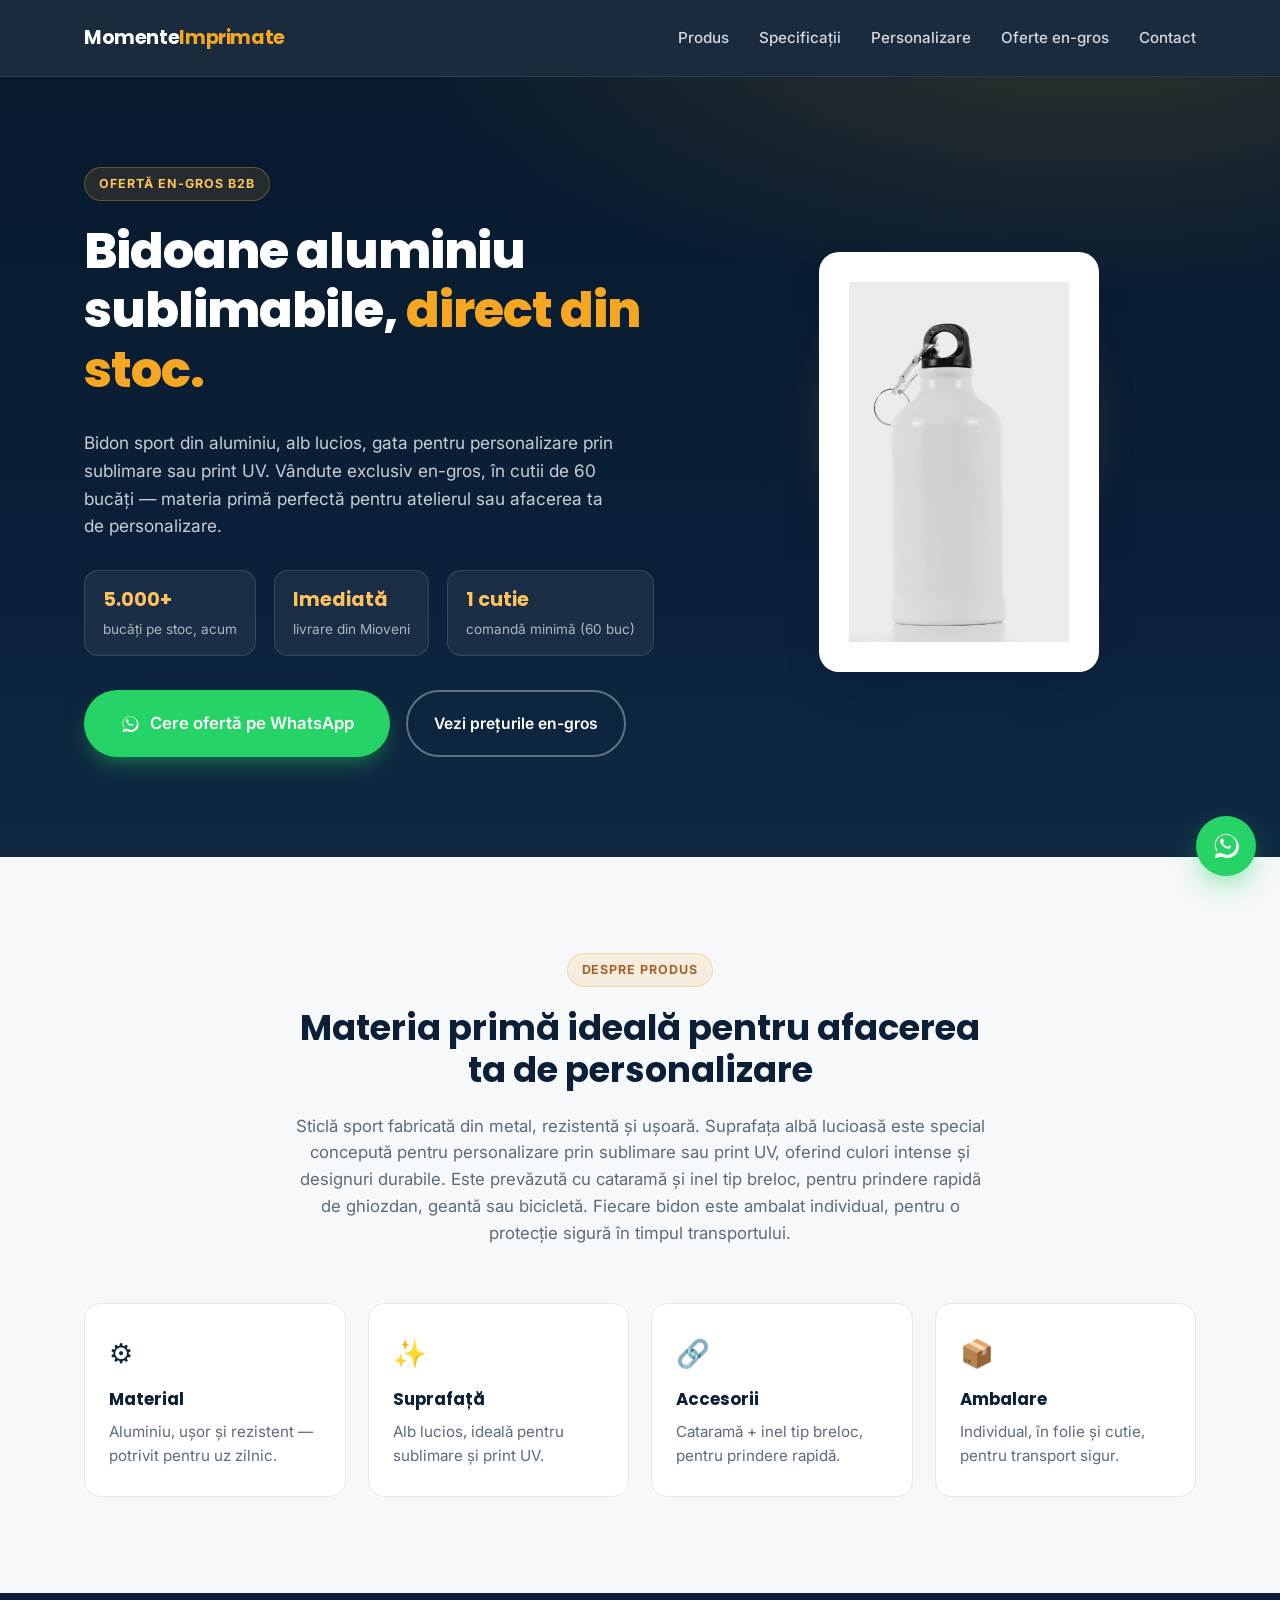
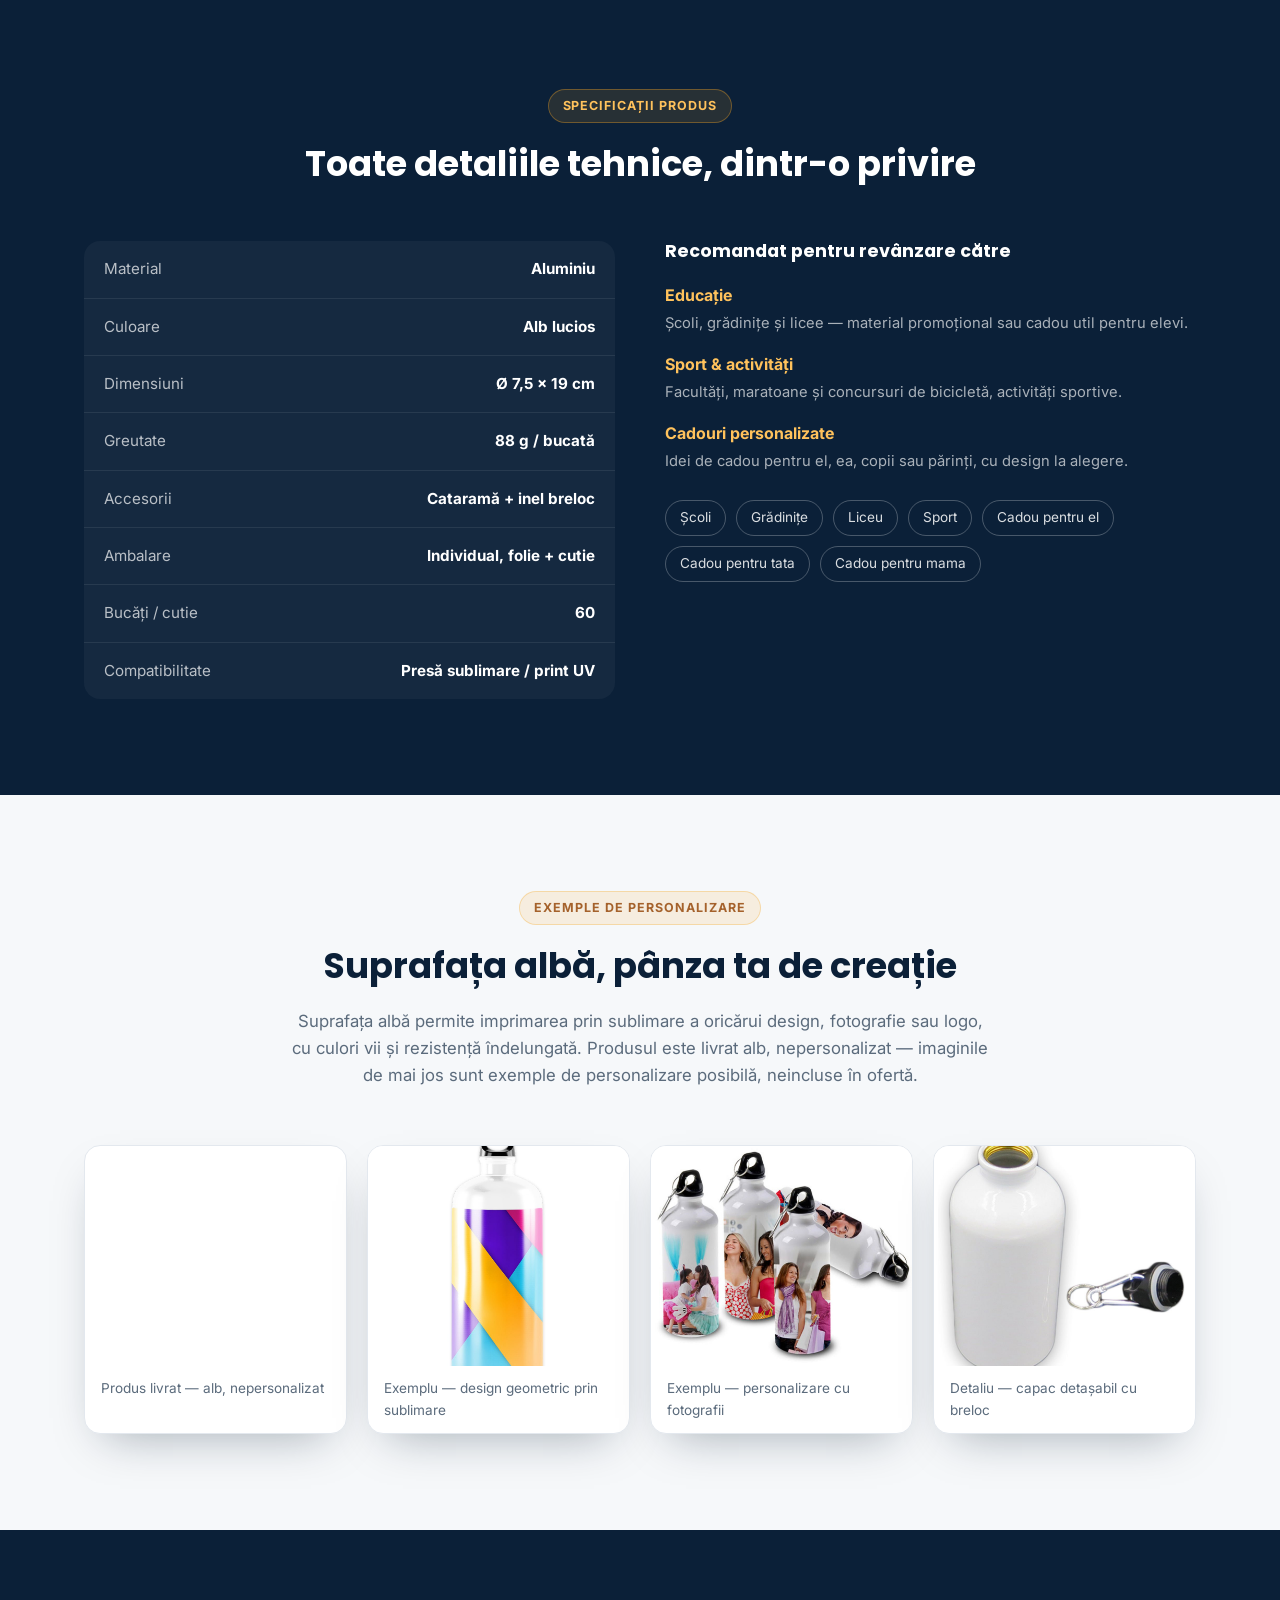
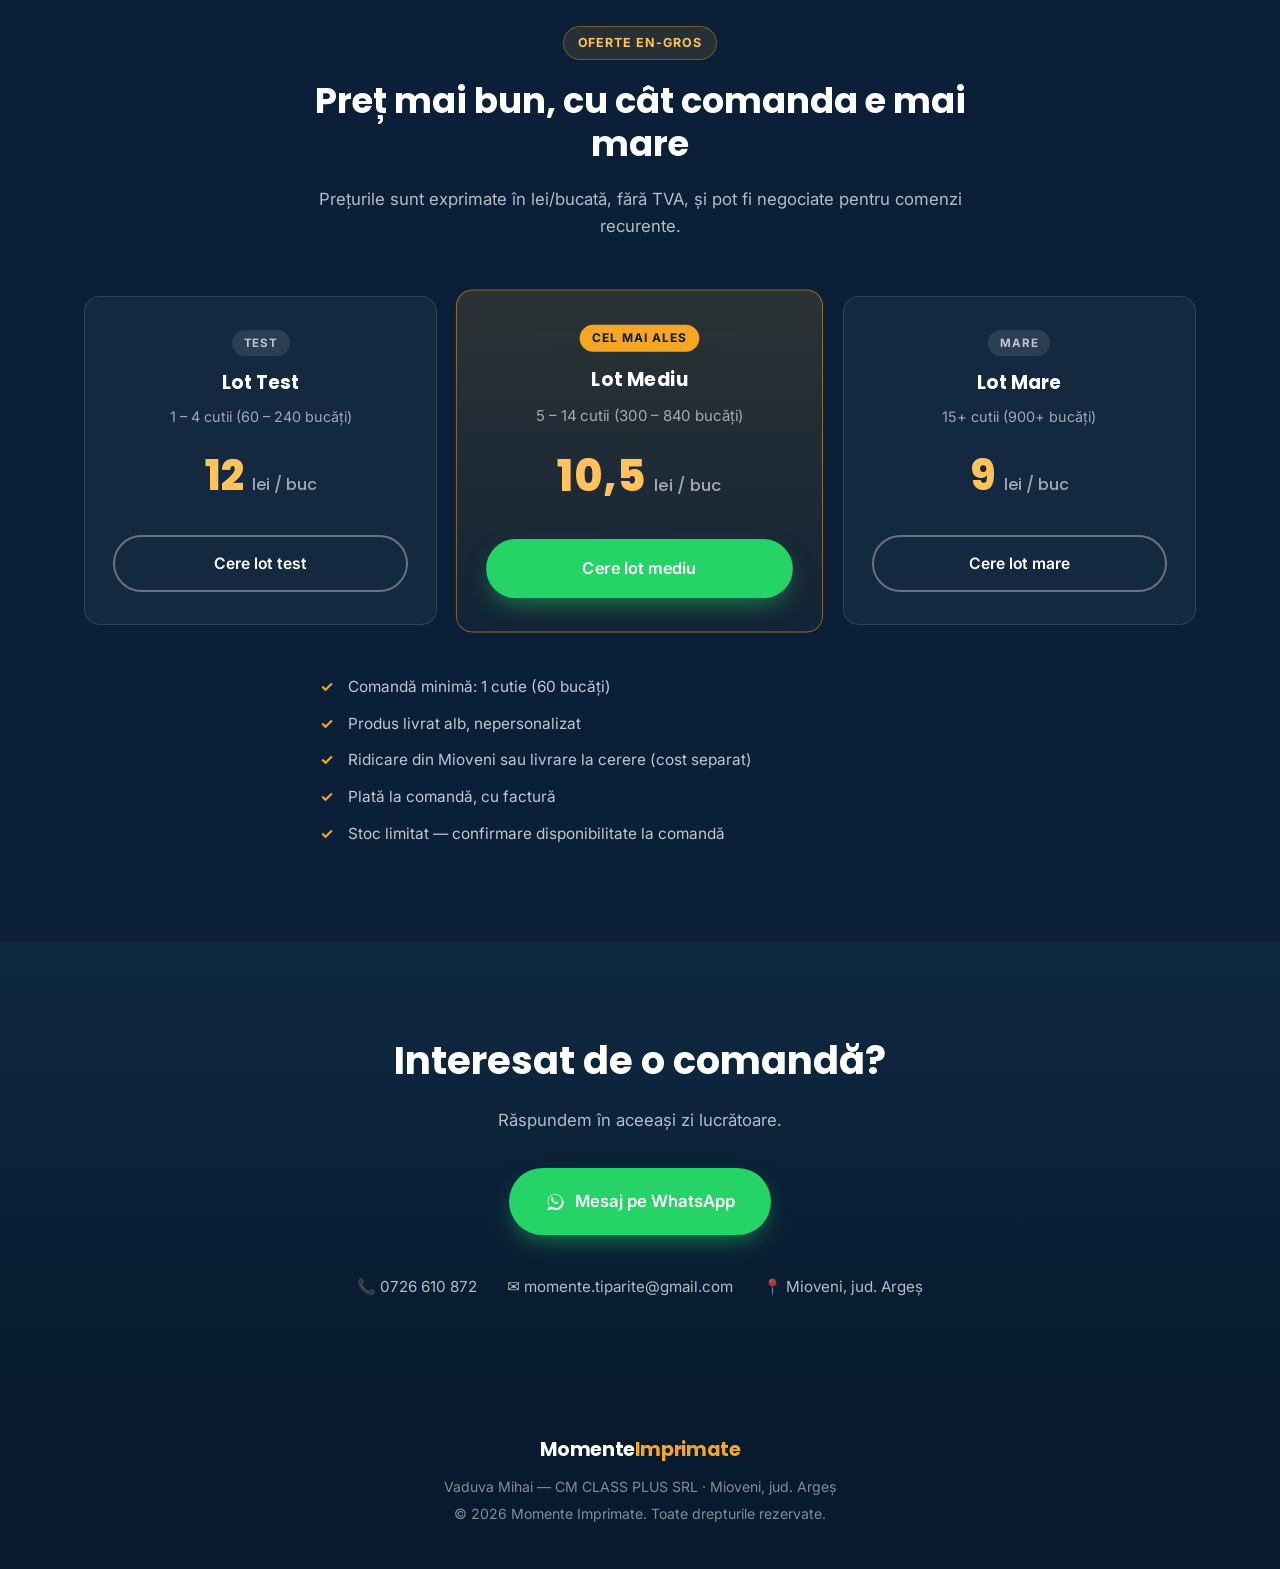
==== index.html @ e3f3522a "website" ====
<!DOCTYPE html>
<html lang="ro">
<head>
<meta charset="UTF-8">
<meta name="viewport" content="width=device-width, initial-scale=1.0">
<title>Momente Imprimate — Bidoane aluminiu sublimabile en-gros</title>
<meta name="description" content="Bidoane sport din aluminiu, albe, gata pentru sublimare sau print UV. Vânzare exclusiv en-gros, direct din stoc, livrare imediată din Mioveni.">
<link rel="preconnect" href="https://fonts.googleapis.com">
<link rel="preconnect" href="https://fonts.gstatic.com" crossorigin>
<link href="https://fonts.googleapis.com/css2?family=Poppins:wght@600;700;800&family=Inter:wght@400;500;600;700&display=swap" rel="stylesheet">
<link rel="stylesheet" href="css/style.css">
</head>
<body>

<header class="navbar" id="navbar">
  <div class="container navbar__inner">
    <a href="#top" class="logo">Momente<span>Imprimate</span></a>
    <nav class="nav-links" id="navLinks">
      <a href="#produs">Produs</a>
      <a href="#specificatii">Specificații</a>
      <a href="#personalizare">Personalizare</a>
      <a href="#oferte">Oferte en-gros</a>
      <a href="#contact">Contact</a>
    </nav>
    <a class="btn btn--whatsapp btn--nav" id="waNav" target="_blank" rel="noopener">
      <svg viewBox="0 0 32 32" class="ico-wa" aria-hidden="true"><path d="M16 3C9.4 3 4 8.4 4 15c0 2.4.7 4.6 1.9 6.5L4 29l7.7-1.9c1.8 1 3.9 1.6 6.1 1.6 6.6 0 12-5.4 12-12S22.6 3 16 3zm0 21.8c-2 0-3.9-.5-5.5-1.5l-.4-.2-4.6 1.1 1.2-4.4-.3-.5C5.4 17.7 5 16.4 5 15c0-6 4.9-11 11-11s11 5 11 11-4.9 10.8-11 10.8zm5.9-8.2c-.3-.2-1.9-1-2.2-1.1-.3-.1-.5-.2-.7.1-.2.3-.8 1-1 1.2-.2.2-.4.2-.7.1-.3-.2-1.4-.5-2.6-1.6-1-.9-1.6-2-1.8-2.3-.2-.3 0-.5.1-.6.1-.1.3-.4.5-.5.1-.2.2-.3.3-.5.1-.2 0-.4 0-.5-.1-.2-.7-1.7-1-2.3-.2-.6-.5-.5-.7-.5h-.6c-.2 0-.5.1-.8.4-.3.3-1 1-1 2.4s1 2.8 1.2 3c.1.2 2 3.1 4.9 4.3.7.3 1.2.5 1.6.6.7.2 1.3.2 1.8.1.5-.1 1.6-.7 1.9-1.3.2-.6.2-1.1.2-1.2-.1-.1-.3-.2-.6-.3z"/></svg>
      Mesaj pe WhatsApp
    </a>
    <button class="nav-toggle" id="navToggle" aria-label="Deschide meniul">
      <span></span><span></span><span></span>
    </button>
  </div>
</header>

<main id="top">

  <!-- HERO -->
  <section class="hero">
    <div class="container hero__inner">
      <div class="hero__text" data-reveal>
        <span class="eyebrow">Ofertă en-gros B2B</span>
        <h1>Bidoane aluminiu sublimabile, <span class="accent">direct din stoc.</span></h1>
        <p class="hero__lead">
          Bidon sport din aluminiu, alb lucios, gata pentru personalizare prin sublimare
          sau print UV. Vândute exclusiv en-gros, în cutii de 60 bucăți — materia primă
          perfectă pentru atelierul sau afacerea ta de personalizare.
        </p>
        <div class="hero__badges">
          <div class="badge">
            <strong>5.000+</strong>
            <span>bucăți pe stoc, acum</span>
          </div>
          <div class="badge">
            <strong>Imediată</strong>
            <span>livrare din Mioveni</span>
          </div>
          <div class="badge">
            <strong>1 cutie</strong>
            <span>comandă minimă (60 buc)</span>
          </div>
        </div>
        <div class="hero__actions">
          <a href="#" class="btn btn--whatsapp btn--lg wa-link" target="_blank" rel="noopener">
            <svg viewBox="0 0 32 32" class="ico-wa" aria-hidden="true"><path d="M16 3C9.4 3 4 8.4 4 15c0 2.4.7 4.6 1.9 6.5L4 29l7.7-1.9c1.8 1 3.9 1.6 6.1 1.6 6.6 0 12-5.4 12-12S22.6 3 16 3zm0 21.8c-2 0-3.9-.5-5.5-1.5l-.4-.2-4.6 1.1 1.2-4.4-.3-.5C5.4 17.7 5 16.4 5 15c0-6 4.9-11 11-11s11 5 11 11-4.9 10.8-11 10.8zm5.9-8.2c-.3-.2-1.9-1-2.2-1.1-.3-.1-.5-.2-.7.1-.2.3-.8 1-1 1.2-.2.2-.4.2-.7.1-.3-.2-1.4-.5-2.6-1.6-1-.9-1.6-2-1.8-2.3-.2-.3 0-.5.1-.6.1-.1.3-.4.5-.5.1-.2.2-.3.3-.5.1-.2 0-.4 0-.5-.1-.2-.7-1.7-1-2.3-.2-.6-.5-.5-.7-.5h-.6c-.2 0-.5.1-.8.4-.3.3-1 1-1 2.4s1 2.8 1.2 3c.1.2 2 3.1 4.9 4.3.7.3 1.2.5 1.6.6.7.2 1.3.2 1.8.1.5-.1 1.6-.7 1.9-1.3.2-.6.2-1.1.2-1.2-.1-.1-.3-.2-.6-.3z"/></svg>
            Cere ofertă pe WhatsApp
          </a>
          <a href="#oferte" class="btn btn--ghost">Vezi prețurile en-gros</a>
        </div>
      </div>
      <div class="hero__media" data-reveal>
        <div class="hero__glow"></div>
        <img src="assets/sticla-alba-simpla.jpeg" alt="Bidon aluminiu alb sublimabil" class="hero__img">
      </div>
    </div>
  </section>

  <!-- DESPRE PRODUS -->
  <section id="produs" class="section">
    <div class="container">
      <div class="section-head" data-reveal>
        <span class="eyebrow eyebrow--dark">Despre produs</span>
        <h2>Materia primă ideală pentru afacerea ta de personalizare</h2>
        <p class="section-lead">
          Sticlă sport fabricată din metal, rezistentă și ușoară. Suprafața albă lucioasă
          este special concepută pentru personalizare prin sublimare sau print UV, oferind
          culori intense și designuri durabile. Este prevăzută cu cataramă și inel tip
          breloc, pentru prindere rapidă de ghiozdan, geantă sau bicicletă. Fiecare bidon
          este ambalat individual, pentru o protecție sigură în timpul transportului.
        </p>
      </div>

      <div class="feature-grid">
        <div class="feature-card" data-reveal>
          <div class="feature-icon">⚙️</div>
          <h3>Material</h3>
          <p>Aluminiu, ușor și rezistent — potrivit pentru uz zilnic.</p>
        </div>
        <div class="feature-card" data-reveal>
          <div class="feature-icon">✨</div>
          <h3>Suprafață</h3>
          <p>Alb lucios, ideală pentru sublimare și print UV.</p>
        </div>
        <div class="feature-card" data-reveal>
          <div class="feature-icon">🔗</div>
          <h3>Accesorii</h3>
          <p>Cataramă + inel tip breloc, pentru prindere rapidă.</p>
        </div>
        <div class="feature-card" data-reveal>
          <div class="feature-icon">📦</div>
          <h3>Ambalare</h3>
          <p>Individual, în folie și cutie, pentru transport sigur.</p>
        </div>
      </div>
    </div>
  </section>

  <!-- SPECIFICATII -->
  <section id="specificatii" class="section section--dark">
    <div class="container">
      <div class="section-head" data-reveal>
        <span class="eyebrow">Specificații produs</span>
        <h2>Toate detaliile tehnice, dintr-o privire</h2>
      </div>

      <div class="spec-wrap" data-reveal>
        <table class="spec-table">
          <tbody>
            <tr><td>Material</td><td><strong>Aluminiu</strong></td></tr>
            <tr><td>Culoare</td><td><strong>Alb lucios</strong></td></tr>
            <tr><td>Dimensiuni</td><td><strong>Ø 7,5 × 19 cm</strong></td></tr>
            <tr><td>Greutate</td><td><strong>88 g / bucată</strong></td></tr>
            <tr><td>Accesorii</td><td><strong>Cataramă + inel breloc</strong></td></tr>
            <tr><td>Ambalare</td><td><strong>Individual, folie + cutie</strong></td></tr>
            <tr><td>Bucăți / cutie</td><td><strong>60</strong></td></tr>
            <tr><td>Compatibilitate</td><td><strong>Presă sublimare / print UV</strong></td></tr>
          </tbody>
        </table>

        <div class="usecases">
          <h3>Recomandat pentru revânzare către</h3>
          <div class="usecase-list">
            <div class="usecase">
              <strong>Educație</strong>
              <p>Școli, grădinițe și licee — material promoțional sau cadou util pentru elevi.</p>
            </div>
            <div class="usecase">
              <strong>Sport &amp; activități</strong>
              <p>Facultăți, maratoane și concursuri de bicicletă, activități sportive.</p>
            </div>
            <div class="usecase">
              <strong>Cadouri personalizate</strong>
              <p>Idei de cadou pentru el, ea, copii sau părinți, cu design la alegere.</p>
            </div>
          </div>
          <div class="tag-list">
            <span class="tag">Școli</span>
            <span class="tag">Grădinițe</span>
            <span class="tag">Liceu</span>
            <span class="tag">Sport</span>
            <span class="tag">Cadou pentru el</span>
            <span class="tag">Cadou pentru tata</span>
            <span class="tag">Cadou pentru mama</span>
          </div>
        </div>
      </div>
    </div>
  </section>

  <!-- PERSONALIZARE -->
  <section id="personalizare" class="section">
    <div class="container">
      <div class="section-head" data-reveal>
        <span class="eyebrow eyebrow--dark">Exemple de personalizare</span>
        <h2>Suprafața albă, pânza ta de creație</h2>
        <p class="section-lead">
          Suprafața albă permite imprimarea prin sublimare a oricărui design, fotografie
          sau logo, cu culori vii și rezistență îndelungată. Produsul este livrat alb,
          nepersonalizat — imaginile de mai jos sunt exemple de personalizare posibilă,
          neincluse în ofertă.
        </p>
      </div>

      <div class="gallery" data-reveal>
        <figure class="gallery__item gallery__item--video">
          <video src="assets/video-sticla-alba-simpla.mp4" autoplay muted loop playsinline></video>
          <figcaption>Produs livrat — alb, nepersonalizat</figcaption>
        </figure>
        <figure class="gallery__item">
          <img src="assets/sticla-model-geometric-colorat.jpeg" alt="Exemplu personalizare — model geometric colorat" loading="lazy">
          <figcaption>Exemplu — design geometric prin sublimare</figcaption>
        </figure>
        <figure class="gallery__item">
          <img src="assets/exemple-sticle-personalizate-foto.jpeg" alt="Exemple de bidoane personalizate cu fotografii" loading="lazy">
          <figcaption>Exemplu — personalizare cu fotografii</figcaption>
        </figure>
        <figure class="gallery__item">
          <img src="assets/sticla-alba-capac-detasabil.jpeg" alt="Bidon aluminiu, detaliu capac detașabil" loading="lazy">
          <figcaption>Detaliu — capac detașabil cu breloc</figcaption>
        </figure>
      </div>
    </div>
  </section>

  <!-- OFERTE EN-GROS -->
  <section id="oferte" class="section section--dark">
    <div class="container">
      <div class="section-head" data-reveal>
        <span class="eyebrow">Oferte en-gros</span>
        <h2>Preț mai bun, cu cât comanda e mai mare</h2>
        <p class="section-lead section-lead--light">
          Prețurile sunt exprimate în lei/bucată, fără TVA, și pot fi negociate pentru
          comenzi recurente.
        </p>
      </div>

      <div class="pricing-grid" data-reveal>
        <div class="price-card">
          <span class="price-card__tag">TEST</span>
          <h3>Lot Test</h3>
          <p class="price-card__range">1 – 4 cutii (60 – 240 bucăți)</p>
          <p class="price-card__value">12 <span>lei / buc</span></p>
          <a href="#" class="btn btn--ghost btn--full wa-link" target="_blank" rel="noopener">Cere lot test</a>
        </div>
        <div class="price-card price-card--highlight">
          <span class="price-card__tag price-card__tag--accent">CEL MAI ALES</span>
          <h3>Lot Mediu</h3>
          <p class="price-card__range">5 – 14 cutii (300 – 840 bucăți)</p>
          <p class="price-card__value">10,5 <span>lei / buc</span></p>
          <a href="#" class="btn btn--whatsapp btn--full wa-link" target="_blank" rel="noopener">Cere lot mediu</a>
        </div>
        <div class="price-card">
          <span class="price-card__tag">MARE</span>
          <h3>Lot Mare</h3>
          <p class="price-card__range">15+ cutii (900+ bucăți)</p>
          <p class="price-card__value">9 <span>lei / buc</span></p>
          <a href="#" class="btn btn--ghost btn--full wa-link" target="_blank" rel="noopener">Cere lot mare</a>
        </div>
      </div>

      <ul class="conditions" data-reveal>
        <li>Comandă minimă: 1 cutie (60 bucăți)</li>
        <li>Produs livrat alb, nepersonalizat</li>
        <li>Ridicare din Mioveni sau livrare la cerere (cost separat)</li>
        <li>Plată la comandă, cu factură</li>
        <li>Stoc limitat — confirmare disponibilitate la comandă</li>
      </ul>
    </div>
  </section>

  <!-- CONTACT / CTA FINAL -->
  <section id="contact" class="section cta-final">
    <div class="container cta-final__inner" data-reveal>
      <h2>Interesat de o comandă?</h2>
      <p>Răspundem în aceeași zi lucrătoare.</p>
      <a href="#" class="btn btn--whatsapp btn--lg wa-link" target="_blank" rel="noopener">
        <svg viewBox="0 0 32 32" class="ico-wa" aria-hidden="true"><path d="M16 3C9.4 3 4 8.4 4 15c0 2.4.7 4.6 1.9 6.5L4 29l7.7-1.9c1.8 1 3.9 1.6 6.1 1.6 6.6 0 12-5.4 12-12S22.6 3 16 3zm0 21.8c-2 0-3.9-.5-5.5-1.5l-.4-.2-4.6 1.1 1.2-4.4-.3-.5C5.4 17.7 5 16.4 5 15c0-6 4.9-11 11-11s11 5 11 11-4.9 10.8-11 10.8zm5.9-8.2c-.3-.2-1.9-1-2.2-1.1-.3-.1-.5-.2-.7.1-.2.3-.8 1-1 1.2-.2.2-.4.2-.7.1-.3-.2-1.4-.5-2.6-1.6-1-.9-1.6-2-1.8-2.3-.2-.3 0-.5.1-.6.1-.1.3-.4.5-.5.1-.2.2-.3.3-.5.1-.2 0-.4 0-.5-.1-.2-.7-1.7-1-2.3-.2-.6-.5-.5-.7-.5h-.6c-.2 0-.5.1-.8.4-.3.3-1 1-1 2.4s1 2.8 1.2 3c.1.2 2 3.1 4.9 4.3.7.3 1.2.5 1.6.6.7.2 1.3.2 1.8.1.5-.1 1.6-.7 1.9-1.3.2-.6.2-1.1.2-1.2-.1-.1-.3-.2-.6-.3z"/></svg>
        Mesaj pe WhatsApp
      </a>
      <div class="contact-alt">
        <a href="tel:+40726610872">📞 0726 610 872</a>
        <a href="mailto:momente.tiparite@gmail.com">✉️ momente.tiparite@gmail.com</a>
        <span>📍 Mioveni, jud. Argeș</span>
      </div>
    </div>
  </section>

</main>

<footer class="footer">
  <div class="container footer__inner">
    <div class="logo logo--footer">Momente<span>Imprimate</span></div>
    <p>Vaduva Mihai — CM CLASS PLUS SRL · Mioveni, jud. Argeș</p>
    <p class="footer__year"></p>
  </div>
</footer>

<a href="#" class="fab-whatsapp wa-link" target="_blank" rel="noopener" aria-label="Mesaj pe WhatsApp">
  <svg viewBox="0 0 32 32" class="ico-wa" aria-hidden="true"><path d="M16 3C9.4 3 4 8.4 4 15c0 2.4.7 4.6 1.9 6.5L4 29l7.7-1.9c1.8 1 3.9 1.6 6.1 1.6 6.6 0 12-5.4 12-12S22.6 3 16 3zm0 21.8c-2 0-3.9-.5-5.5-1.5l-.4-.2-4.6 1.1 1.2-4.4-.3-.5C5.4 17.7 5 16.4 5 15c0-6 4.9-11 11-11s11 5 11 11-4.9 10.8-11 10.8zm5.9-8.2c-.3-.2-1.9-1-2.2-1.1-.3-.1-.5-.2-.7.1-.2.3-.8 1-1 1.2-.2.2-.4.2-.7.1-.3-.2-1.4-.5-2.6-1.6-1-.9-1.6-2-1.8-2.3-.2-.3 0-.5.1-.6.1-.1.3-.4.5-.5.1-.2.2-.3.3-.5.1-.2 0-.4 0-.5-.1-.2-.7-1.7-1-2.3-.2-.6-.5-.5-.7-.5h-.6c-.2 0-.5.1-.8.4-.3.3-1 1-1 2.4s1 2.8 1.2 3c.1.2 2 3.1 4.9 4.3.7.3 1.2.5 1.6.6.7.2 1.3.2 1.8.1.5-.1 1.6-.7 1.9-1.3.2-.6.2-1.1.2-1.2-.1-.1-.3-.2-.6-.3z"/></svg>
</a>

<script src="js/script.js"></script>
</body>
</html>
---- css/style.css ----
:root {
  --navy-950: #071a2e;
  --navy-900: #0b2038;
  --navy-800: #0f2942;
  --navy-700: #16324f;
  --orange: #f5a623;
  --orange-light: #ffc25c;
  --wa-green: #25d366;
  --wa-green-dark: #1ebe5b;
  --ink: #10233a;
  --muted: #5b6b7c;
  --paper: #f6f8fa;
  --white: #ffffff;
  --border: #e3e8ee;
  --radius: 16px;
  --shadow: 0 20px 45px -20px rgba(7, 26, 46, 0.35);
  --font-heading: 'Poppins', 'Inter', system-ui, sans-serif;
  --font-body: 'Inter', system-ui, -apple-system, sans-serif;
}

* { box-sizing: border-box; }

html { scroll-behavior: smooth; }

body {
  margin: 0;
  font-family: var(--font-body);
  color: var(--ink);
  background: var(--paper);
  line-height: 1.6;
  -webkit-font-smoothing: antialiased;
}

img, video { max-width: 100%; display: block; }

h1, h2, h3 {
  font-family: var(--font-heading);
  line-height: 1.2;
  margin: 0 0 0.6em;
}

p { margin: 0 0 1em; }

a { color: inherit; text-decoration: none; }

.container {
  max-width: 1160px;
  margin: 0 auto;
  padding: 0 24px;
}

.accent { color: var(--orange); }

/* ---------- Buttons ---------- */
.btn {
  display: inline-flex;
  align-items: center;
  justify-content: center;
  gap: 10px;
  padding: 14px 26px;
  border-radius: 999px;
  font-weight: 600;
  font-size: 0.98rem;
  border: 2px solid transparent;
  cursor: pointer;
  transition: transform 0.2s ease, box-shadow 0.2s ease, background 0.2s ease;
  white-space: nowrap;
}
.btn--whatsapp {
  background: var(--wa-green);
  color: #fff;
  box-shadow: 0 10px 25px -8px rgba(37, 211, 102, 0.6);
}
.btn--whatsapp:hover { background: var(--wa-green-dark); transform: translateY(-2px); }
.btn--ghost {
  background: transparent;
  border-color: rgba(255,255,255,0.35);
  color: inherit;
}
.section:not(.section--dark):not(.cta-final) .btn--ghost {
  border-color: var(--navy-800);
  color: var(--navy-800);
}
.btn--ghost:hover { background: rgba(255,255,255,0.08); transform: translateY(-2px); }
.section:not(.section--dark):not(.cta-final) .btn--ghost:hover { background: rgba(15,41,66,0.06); }
.btn--lg { padding: 18px 34px; font-size: 1.05rem; }
.btn--full { width: 100%; }
.btn--nav { display: none; }
.ico-wa { width: 20px; height: 20px; fill: currentColor; flex-shrink: 0; }

/* ---------- Navbar ---------- */
.navbar {
  position: sticky;
  top: 0;
  z-index: 100;
  background: rgba(7, 26, 46, 0.92);
  backdrop-filter: blur(10px);
  border-bottom: 1px solid rgba(255,255,255,0.08);
}
.navbar__inner {
  display: flex;
  align-items: center;
  justify-content: space-between;
  height: 76px;
}
.logo {
  font-family: var(--font-heading);
  font-weight: 700;
  font-size: 1.2rem;
  color: #fff;
  letter-spacing: -0.02em;
}
.logo span { color: var(--orange); }
.nav-links {
  display: flex;
  gap: 30px;
}
.nav-links a {
  color: rgba(255,255,255,0.82);
  font-weight: 500;
  font-size: 0.95rem;
  transition: color 0.2s ease;
}
.nav-links a:hover { color: #fff; }

.nav-toggle {
  display: none;
  flex-direction: column;
  gap: 5px;
  background: none;
  border: none;
  cursor: pointer;
  padding: 8px;
}
.nav-toggle span {
  width: 24px;
  height: 2px;
  background: #fff;
  border-radius: 2px;
}

/* ---------- Hero ---------- */
.hero {
  background:
    radial-gradient(1200px 500px at 85% -10%, rgba(245,166,35,0.18), transparent 60%),
    linear-gradient(180deg, var(--navy-950), var(--navy-900) 60%, var(--navy-800));
  color: #fff;
  padding: 90px 0 100px;
}
.hero__inner {
  display: grid;
  grid-template-columns: 1.1fr 0.9fr;
  gap: 60px;
  align-items: center;
}
.eyebrow {
  display: inline-block;
  font-size: 0.78rem;
  font-weight: 700;
  letter-spacing: 0.08em;
  text-transform: uppercase;
  color: var(--orange-light);
  background: rgba(245, 166, 35, 0.12);
  border: 1px solid rgba(245, 166, 35, 0.35);
  padding: 6px 14px;
  border-radius: 999px;
  margin-bottom: 20px;
}
.eyebrow--dark {
  color: #a5622c;
  background: rgba(245, 166, 35, 0.12);
  border-color: rgba(245, 166, 35, 0.3);
}
.hero__text h1 {
  font-size: clamp(2.1rem, 4vw, 3.1rem);
  font-weight: 800;
  color: #fff;
  letter-spacing: -0.02em;
}
.hero__lead {
  font-size: 1.08rem;
  color: rgba(255,255,255,0.78);
  max-width: 540px;
}
.hero__badges {
  display: flex;
  gap: 18px;
  flex-wrap: wrap;
  margin: 30px 0 34px;
}
.badge {
  background: rgba(255,255,255,0.06);
  border: 1px solid rgba(255,255,255,0.12);
  border-radius: 14px;
  padding: 14px 18px;
  min-width: 140px;
}
.badge strong {
  display: block;
  font-family: var(--font-heading);
  font-size: 1.2rem;
  color: var(--orange-light);
}
.badge span { font-size: 0.85rem; color: rgba(255,255,255,0.65); }
.hero__actions {
  display: flex;
  gap: 16px;
  flex-wrap: wrap;
}
.hero__media {
  position: relative;
  display: flex;
  justify-content: center;
}
.hero__glow {
  position: absolute;
  width: 340px;
  height: 340px;
  background: radial-gradient(circle, rgba(245,166,35,0.35), transparent 70%);
  filter: blur(10px);
  z-index: 0;
}
.hero__img {
  position: relative;
  z-index: 1;
  width: 280px;
  border-radius: 20px;
  background: #fff;
  padding: 30px;
  box-shadow: var(--shadow);
}

/* ---------- Sections ---------- */
.section { padding: 96px 0; }
.section--dark {
  background: var(--navy-900);
  color: #fff;
}
.section-head {
  max-width: 700px;
  margin: 0 auto 56px;
  text-align: center;
}
.section-head h2 {
  font-size: clamp(1.6rem, 3vw, 2.2rem);
  color: var(--navy-900);
}
.section--dark .section-head h2 { color: #fff; }
.section-lead { color: var(--muted); font-size: 1.05rem; }
.section-lead--light { color: rgba(255,255,255,0.7); }

/* feature grid */
.feature-grid {
  display: grid;
  grid-template-columns: repeat(4, 1fr);
  gap: 22px;
}
.feature-card {
  background: #fff;
  border: 1px solid var(--border);
  border-radius: var(--radius);
  padding: 28px 24px;
  text-align: left;
  transition: transform 0.25s ease, box-shadow 0.25s ease;
}
.feature-card:hover { transform: translateY(-6px); box-shadow: var(--shadow); }
.feature-icon { font-size: 1.7rem; margin-bottom: 14px; }
.feature-card h3 { font-size: 1.05rem; color: var(--navy-900); }
.feature-card p { color: var(--muted); font-size: 0.95rem; margin: 0; }

/* specs */
.spec-wrap {
  display: grid;
  grid-template-columns: 1fr 1fr;
  gap: 50px;
  align-items: start;
}
.spec-table {
  width: 100%;
  border-collapse: collapse;
  background: rgba(255,255,255,0.04);
  border-radius: var(--radius);
  overflow: hidden;
}
.spec-table td {
  padding: 16px 20px;
  border-bottom: 1px solid rgba(255,255,255,0.08);
  font-size: 0.95rem;
  color: rgba(255,255,255,0.7);
}
.spec-table tr:last-child td { border-bottom: none; }
.spec-table td strong { color: #fff; float: right; }
.usecases h3 { color: #fff; font-size: 1.1rem; margin-bottom: 20px; }
.usecase-list { display: flex; flex-direction: column; gap: 16px; margin-bottom: 26px; }
.usecase strong { color: var(--orange-light); display: block; margin-bottom: 4px; }
.usecase p { color: rgba(255,255,255,0.65); margin: 0; font-size: 0.92rem; }
.tag-list { display: flex; flex-wrap: wrap; gap: 10px; }
.tag {
  border: 1px solid rgba(255,255,255,0.25);
  color: rgba(255,255,255,0.85);
  padding: 6px 14px;
  border-radius: 999px;
  font-size: 0.85rem;
}

/* gallery */
.gallery {
  display: grid;
  grid-template-columns: repeat(4, 1fr);
  gap: 20px;
}
.gallery__item {
  margin: 0;
  border-radius: var(--radius);
  overflow: hidden;
  background: #fff;
  border: 1px solid var(--border);
  box-shadow: var(--shadow);
  transition: transform 0.25s ease;
}
.gallery__item:hover { transform: translateY(-6px); }
.gallery__item img, .gallery__item video {
  width: 100%;
  height: 220px;
  object-fit: cover;
}
.gallery__item figcaption {
  padding: 12px 16px;
  font-size: 0.85rem;
  color: var(--muted);
}

/* pricing */
.pricing-grid {
  display: grid;
  grid-template-columns: repeat(3, 1fr);
  gap: 26px;
  margin-bottom: 50px;
}
.price-card {
  background: rgba(255,255,255,0.04);
  border: 1px solid rgba(255,255,255,0.12);
  border-radius: var(--radius);
  padding: 32px 28px;
  text-align: center;
  transition: transform 0.25s ease;
}
.price-card:hover { transform: translateY(-6px); }
.price-card--highlight {
  background: linear-gradient(180deg, rgba(245,166,35,0.14), rgba(245,166,35,0.03));
  border-color: rgba(245,166,35,0.5);
  transform: scale(1.04);
}
.price-card--highlight:hover { transform: scale(1.04) translateY(-6px); }
.price-card__tag {
  display: inline-block;
  font-size: 0.72rem;
  font-weight: 700;
  letter-spacing: 0.06em;
  padding: 4px 12px;
  border-radius: 999px;
  background: rgba(255,255,255,0.1);
  color: rgba(255,255,255,0.7);
  margin-bottom: 16px;
}
.price-card__tag--accent { background: var(--orange); color: var(--navy-950); }
.price-card h3 { color: #fff; font-size: 1.15rem; }
.price-card__range { color: rgba(255,255,255,0.6); font-size: 0.9rem; }
.price-card__value {
  font-family: var(--font-heading);
  font-size: 2.6rem;
  font-weight: 800;
  color: var(--orange-light);
  margin: 12px 0 26px;
}
.price-card__value span { font-size: 1rem; font-weight: 500; color: rgba(255,255,255,0.6); }

.conditions {
  max-width: 640px;
  margin: 0 auto;
  padding: 0;
  list-style: none;
  display: grid;
  gap: 12px;
}
.conditions li {
  color: rgba(255,255,255,0.75);
  padding-left: 28px;
  position: relative;
  font-size: 0.96rem;
}
.conditions li::before {
  content: "✓";
  position: absolute;
  left: 0;
  color: var(--orange);
  font-weight: 700;
}

/* CTA final */
.cta-final {
  background: linear-gradient(180deg, var(--navy-800), var(--navy-950));
  color: #fff;
  text-align: center;
}
.cta-final__inner h2 { font-size: clamp(1.8rem, 3.5vw, 2.4rem); color: #fff; }
.cta-final__inner > p { color: rgba(255,255,255,0.7); font-size: 1.05rem; margin-bottom: 34px; }
.contact-alt {
  margin-top: 40px;
  display: flex;
  gap: 30px;
  justify-content: center;
  flex-wrap: wrap;
  color: rgba(255,255,255,0.7);
  font-size: 0.95rem;
}
.contact-alt a:hover { color: var(--orange-light); }

/* footer */
.footer {
  background: var(--navy-950);
  color: rgba(255,255,255,0.5);
  padding: 40px 0;
  text-align: center;
  font-size: 0.88rem;
}
.logo--footer { justify-content: center; margin-bottom: 10px; }
.footer p { margin: 4px 0; }

/* floating WhatsApp button */
.fab-whatsapp {
  position: fixed;
  right: 24px;
  bottom: 24px;
  width: 60px;
  height: 60px;
  border-radius: 50%;
  background: var(--wa-green);
  display: flex;
  align-items: center;
  justify-content: center;
  box-shadow: 0 12px 30px -8px rgba(37, 211, 102, 0.7);
  z-index: 200;
  transition: transform 0.25s ease;
  animation: pulse 2.4s infinite;
}
.fab-whatsapp .ico-wa { width: 30px; height: 30px; fill: #fff; }
.fab-whatsapp:hover { transform: scale(1.08); }
@keyframes pulse {
  0% { box-shadow: 0 0 0 0 rgba(37,211,102,0.55); }
  70% { box-shadow: 0 0 0 16px rgba(37,211,102,0); }
  100% { box-shadow: 0 0 0 0 rgba(37,211,102,0); }
}

/* reveal animation */
[data-reveal] {
  opacity: 0;
  transform: translateY(24px);
  transition: opacity 0.7s ease, transform 0.7s ease;
}
[data-reveal].is-visible {
  opacity: 1;
  transform: translateY(0);
}

/* ---------- Responsive ---------- */
@media (max-width: 960px) {
  .hero__inner { grid-template-columns: 1fr; text-align: center; }
  .hero__lead { margin: 0 auto; }
  .hero__badges, .hero__actions { justify-content: center; }
  .hero__media { order: -1; }
  .feature-grid { grid-template-columns: repeat(2, 1fr); }
  .spec-wrap { grid-template-columns: 1fr; }
  .gallery { grid-template-columns: repeat(2, 1fr); }
  .pricing-grid { grid-template-columns: 1fr; }
  .price-card--highlight { transform: none; }
  .price-card--highlight:hover { transform: translateY(-6px); }
}

@media (max-width: 720px) {
  .nav-links {
    position: absolute;
    top: 76px;
    left: 0;
    right: 0;
    background: var(--navy-950);
    flex-direction: column;
    padding: 20px 24px;
    gap: 18px;
    display: none;
    border-bottom: 1px solid rgba(255,255,255,0.08);
  }
  .nav-links.is-open { display: flex; }
  .nav-toggle { display: flex; }
  .btn--nav { display: none !important; }
  .feature-grid { grid-template-columns: 1fr; }
  .gallery { grid-template-columns: 1fr; }
  .fab-whatsapp { right: 16px; bottom: 16px; width: 54px; height: 54px; }
}
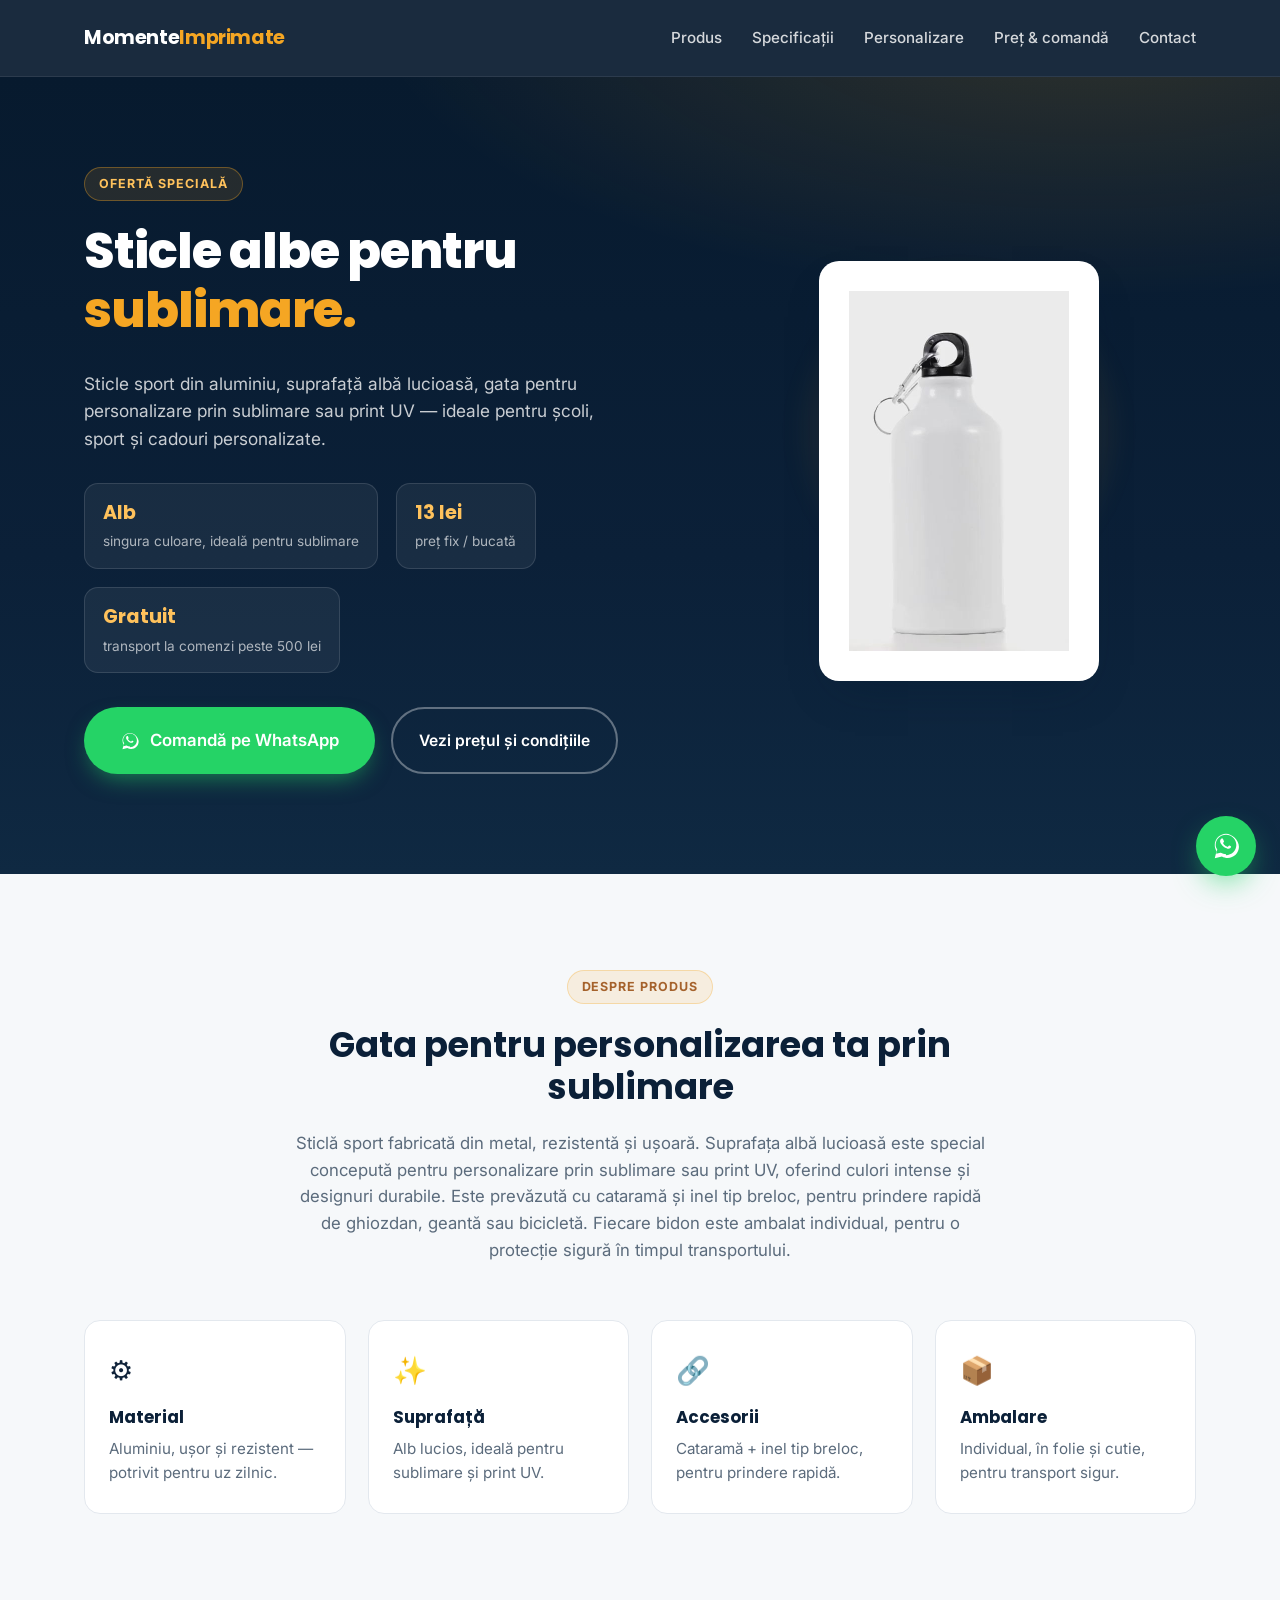
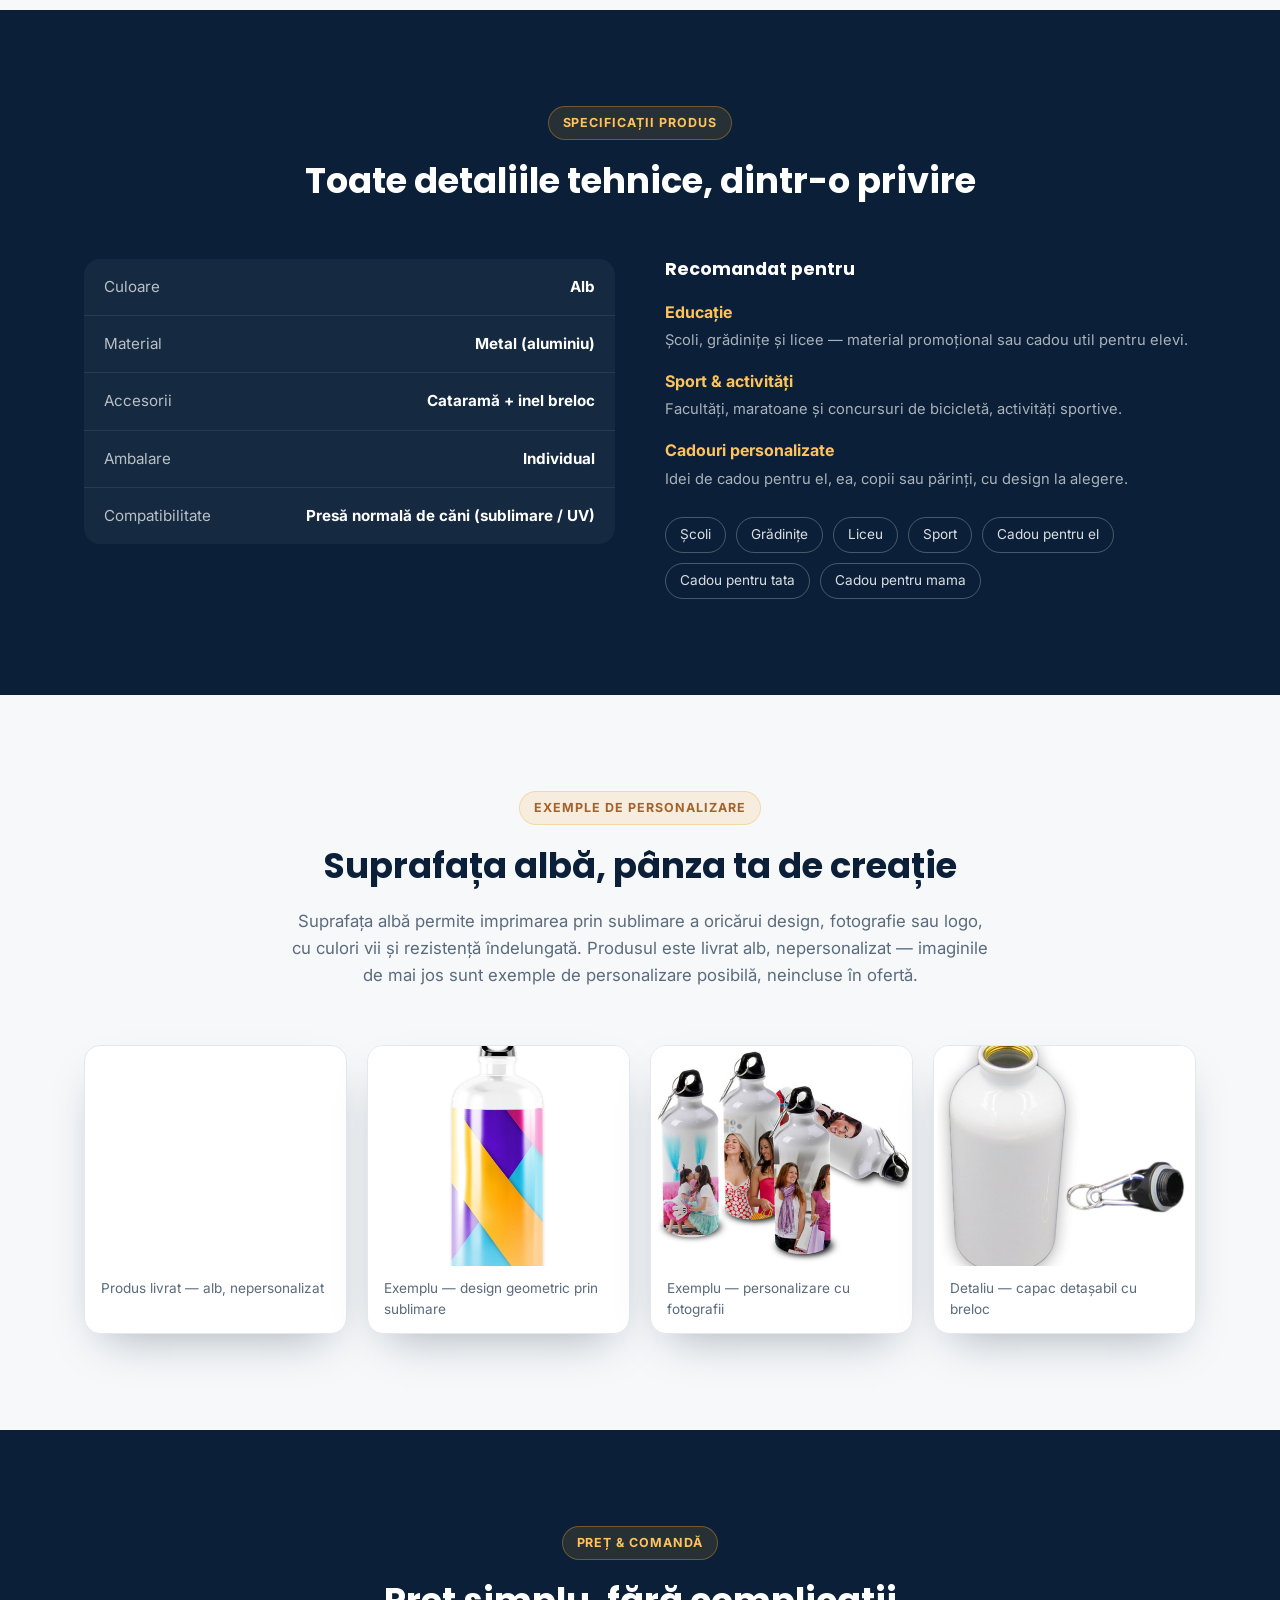
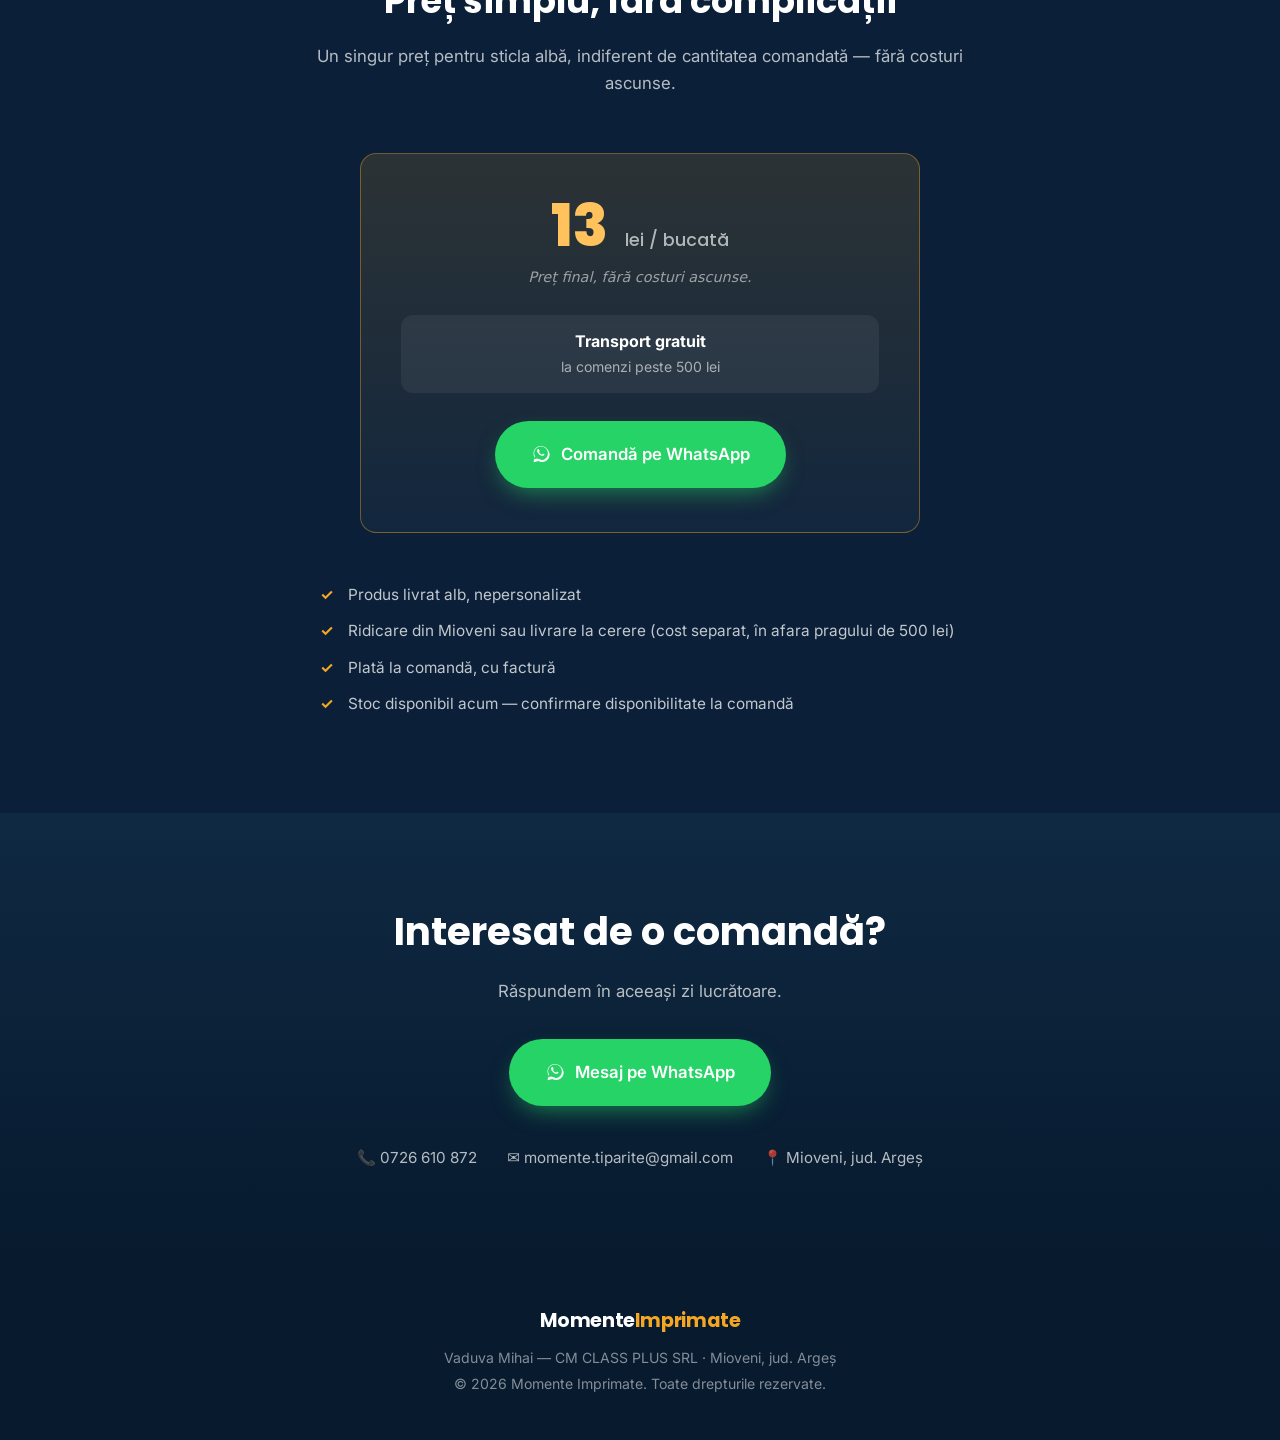
==== commit c3ef553f: "sync to last Catalog" ====
--- a/index.html
+++ b/index.html
@@ -3,8 +3,8 @@
 <head>
 <meta charset="UTF-8">
 <meta name="viewport" content="width=device-width, initial-scale=1.0">
-<title>Momente Imprimate — Bidoane aluminiu sublimabile en-gros</title>
-<meta name="description" content="Bidoane sport din aluminiu, albe, gata pentru sublimare sau print UV. Vânzare exclusiv en-gros, direct din stoc, livrare imediată din Mioveni.">
+<title>Momente Imprimate — Sticle albe pentru sublimare</title>
+<meta name="description" content="Sticle sport din aluminiu, suprafață albă lucioasă, gata pentru personalizare prin sublimare sau print UV. 13 lei/bucată, transport gratuit peste 500 lei.">
 <link rel="preconnect" href="https://fonts.googleapis.com">
 <link rel="preconnect" href="https://fonts.gstatic.com" crossorigin>
 <link href="https://fonts.googleapis.com/css2?family=Poppins:wght@600;700;800&family=Inter:wght@400;500;600;700&display=swap" rel="stylesheet">
@@ -19,7 +19,7 @@
       <a href="#produs">Produs</a>
       <a href="#specificatii">Specificații</a>
       <a href="#personalizare">Personalizare</a>
-      <a href="#oferte">Oferte en-gros</a>
+      <a href="#oferta">Preț &amp; comandă</a>
       <a href="#contact">Contact</a>
     </nav>
     <a class="btn btn--whatsapp btn--nav" id="waNav" target="_blank" rel="noopener">
@@ -38,33 +38,33 @@
   <section class="hero">
     <div class="container hero__inner">
       <div class="hero__text" data-reveal>
-        <span class="eyebrow">Ofertă en-gros B2B</span>
-        <h1>Bidoane aluminiu sublimabile, <span class="accent">direct din stoc.</span></h1>
+        <span class="eyebrow">Ofertă specială</span>
+        <h1>Sticle albe pentru <span class="accent">sublimare.</span></h1>
         <p class="hero__lead">
-          Bidon sport din aluminiu, alb lucios, gata pentru personalizare prin sublimare
-          sau print UV. Vândute exclusiv en-gros, în cutii de 60 bucăți — materia primă
-          perfectă pentru atelierul sau afacerea ta de personalizare.
+          Sticle sport din aluminiu, suprafață albă lucioasă, gata pentru personalizare
+          prin sublimare sau print UV — ideale pentru școli, sport și cadouri
+          personalizate.
         </p>
         <div class="hero__badges">
           <div class="badge">
-            <strong>5.000+</strong>
-            <span>bucăți pe stoc, acum</span>
+            <strong>Alb</strong>
+            <span>singura culoare, ideală pentru sublimare</span>
           </div>
           <div class="badge">
-            <strong>Imediată</strong>
-            <span>livrare din Mioveni</span>
+            <strong>13 lei</strong>
+            <span>preț fix / bucată</span>
           </div>
           <div class="badge">
-            <strong>1 cutie</strong>
-            <span>comandă minimă (60 buc)</span>
+            <strong>Gratuit</strong>
+            <span>transport la comenzi peste 500 lei</span>
           </div>
         </div>
         <div class="hero__actions">
           <a href="#" class="btn btn--whatsapp btn--lg wa-link" target="_blank" rel="noopener">
             <svg viewBox="0 0 32 32" class="ico-wa" aria-hidden="true"><path d="M16 3C9.4 3 4 8.4 4 15c0 2.4.7 4.6 1.9 6.5L4 29l7.7-1.9c1.8 1 3.9 1.6 6.1 1.6 6.6 0 12-5.4 12-12S22.6 3 16 3zm0 21.8c-2 0-3.9-.5-5.5-1.5l-.4-.2-4.6 1.1 1.2-4.4-.3-.5C5.4 17.7 5 16.4 5 15c0-6 4.9-11 11-11s11 5 11 11-4.9 10.8-11 10.8zm5.9-8.2c-.3-.2-1.9-1-2.2-1.1-.3-.1-.5-.2-.7.1-.2.3-.8 1-1 1.2-.2.2-.4.2-.7.1-.3-.2-1.4-.5-2.6-1.6-1-.9-1.6-2-1.8-2.3-.2-.3 0-.5.1-.6.1-.1.3-.4.5-.5.1-.2.2-.3.3-.5.1-.2 0-.4 0-.5-.1-.2-.7-1.7-1-2.3-.2-.6-.5-.5-.7-.5h-.6c-.2 0-.5.1-.8.4-.3.3-1 1-1 2.4s1 2.8 1.2 3c.1.2 2 3.1 4.9 4.3.7.3 1.2.5 1.6.6.7.2 1.3.2 1.8.1.5-.1 1.6-.7 1.9-1.3.2-.6.2-1.1.2-1.2-.1-.1-.3-.2-.6-.3z"/></svg>
-            Cere ofertă pe WhatsApp
+            Comandă pe WhatsApp
           </a>
-          <a href="#oferte" class="btn btn--ghost">Vezi prețurile en-gros</a>
+          <a href="#oferta" class="btn btn--ghost">Vezi prețul și condițiile</a>
         </div>
       </div>
       <div class="hero__media" data-reveal>
@@ -79,7 +79,7 @@
     <div class="container">
       <div class="section-head" data-reveal>
         <span class="eyebrow eyebrow--dark">Despre produs</span>
-        <h2>Materia primă ideală pentru afacerea ta de personalizare</h2>
+        <h2>Gata pentru personalizarea ta prin sublimare</h2>
         <p class="section-lead">
           Sticlă sport fabricată din metal, rezistentă și ușoară. Suprafața albă lucioasă
           este special concepută pentru personalizare prin sublimare sau print UV, oferind
@@ -125,19 +125,16 @@
       <div class="spec-wrap" data-reveal>
         <table class="spec-table">
           <tbody>
-            <tr><td>Material</td><td><strong>Aluminiu</strong></td></tr>
-            <tr><td>Culoare</td><td><strong>Alb lucios</strong></td></tr>
-            <tr><td>Dimensiuni</td><td><strong>Ø 7,5 × 19 cm</strong></td></tr>
-            <tr><td>Greutate</td><td><strong>88 g / bucată</strong></td></tr>
+            <tr><td>Culoare</td><td><strong>Alb</strong></td></tr>
+            <tr><td>Material</td><td><strong>Metal (aluminiu)</strong></td></tr>
             <tr><td>Accesorii</td><td><strong>Cataramă + inel breloc</strong></td></tr>
-            <tr><td>Ambalare</td><td><strong>Individual, folie + cutie</strong></td></tr>
-            <tr><td>Bucăți / cutie</td><td><strong>60</strong></td></tr>
-            <tr><td>Compatibilitate</td><td><strong>Presă sublimare / print UV</strong></td></tr>
+            <tr><td>Ambalare</td><td><strong>Individual</strong></td></tr>
+            <tr><td>Compatibilitate</td><td><strong>Presă normală de căni (sublimare / UV)</strong></td></tr>
           </tbody>
         </table>
 
         <div class="usecases">
-          <h3>Recomandat pentru revânzare către</h3>
+          <h3>Recomandat pentru</h3>
           <div class="usecase-list">
             <div class="usecase">
               <strong>Educație</strong>
@@ -201,48 +198,38 @@
     </div>
   </section>
 
-  <!-- OFERTE EN-GROS -->
-  <section id="oferte" class="section section--dark">
-    <div class="container">
-      <div class="section-head" data-reveal>
-        <span class="eyebrow">Oferte en-gros</span>
-        <h2>Preț mai bun, cu cât comanda e mai mare</h2>
+  <!-- PRET & COMANDA -->
+  <section id="oferta" class="section section--dark">
+    <div class="container">
+      <div class="section-head" data-reveal>
+        <span class="eyebrow">Preț &amp; comandă</span>
+        <h2>Preț simplu, fără complicații</h2>
         <p class="section-lead section-lead--light">
-          Prețurile sunt exprimate în lei/bucată, fără TVA, și pot fi negociate pentru
-          comenzi recurente.
-        </p>
-      </div>
-
-      <div class="pricing-grid" data-reveal>
-        <div class="price-card">
-          <span class="price-card__tag">TEST</span>
-          <h3>Lot Test</h3>
-          <p class="price-card__range">1 – 4 cutii (60 – 240 bucăți)</p>
-          <p class="price-card__value">12 <span>lei / buc</span></p>
-          <a href="#" class="btn btn--ghost btn--full wa-link" target="_blank" rel="noopener">Cere lot test</a>
-        </div>
-        <div class="price-card price-card--highlight">
-          <span class="price-card__tag price-card__tag--accent">CEL MAI ALES</span>
-          <h3>Lot Mediu</h3>
-          <p class="price-card__range">5 – 14 cutii (300 – 840 bucăți)</p>
-          <p class="price-card__value">10,5 <span>lei / buc</span></p>
-          <a href="#" class="btn btn--whatsapp btn--full wa-link" target="_blank" rel="noopener">Cere lot mediu</a>
-        </div>
-        <div class="price-card">
-          <span class="price-card__tag">MARE</span>
-          <h3>Lot Mare</h3>
-          <p class="price-card__range">15+ cutii (900+ bucăți)</p>
-          <p class="price-card__value">9 <span>lei / buc</span></p>
-          <a href="#" class="btn btn--ghost btn--full wa-link" target="_blank" rel="noopener">Cere lot mare</a>
-        </div>
+          Un singur preț pentru sticla albă, indiferent de cantitatea comandată —
+          fără costuri ascunse.
+        </p>
+      </div>
+
+      <div class="price-single" data-reveal>
+        <div class="price-single__value">
+          13 <span>lei / bucată</span>
+        </div>
+        <p class="price-single__note">Preț final, fără costuri ascunse.</p>
+        <div class="price-single__shipping">
+          <strong>Transport gratuit</strong>
+          <span>la comenzi peste 500 lei</span>
+        </div>
+        <a href="#" class="btn btn--whatsapp btn--lg wa-link" target="_blank" rel="noopener">
+          <svg viewBox="0 0 32 32" class="ico-wa" aria-hidden="true"><path d="M16 3C9.4 3 4 8.4 4 15c0 2.4.7 4.6 1.9 6.5L4 29l7.7-1.9c1.8 1 3.9 1.6 6.1 1.6 6.6 0 12-5.4 12-12S22.6 3 16 3zm0 21.8c-2 0-3.9-.5-5.5-1.5l-.4-.2-4.6 1.1 1.2-4.4-.3-.5C5.4 17.7 5 16.4 5 15c0-6 4.9-11 11-11s11 5 11 11-4.9 10.8-11 10.8zm5.9-8.2c-.3-.2-1.9-1-2.2-1.1-.3-.1-.5-.2-.7.1-.2.3-.8 1-1 1.2-.2.2-.4.2-.7.1-.3-.2-1.4-.5-2.6-1.6-1-.9-1.6-2-1.8-2.3-.2-.3 0-.5.1-.6.1-.1.3-.4.5-.5.1-.2.2-.3.3-.5.1-.2 0-.4 0-.5-.1-.2-.7-1.7-1-2.3-.2-.6-.5-.5-.7-.5h-.6c-.2 0-.5.1-.8.4-.3.3-1 1-1 2.4s1 2.8 1.2 3c.1.2 2 3.1 4.9 4.3.7.3 1.2.5 1.6.6.7.2 1.3.2 1.8.1.5-.1 1.6-.7 1.9-1.3.2-.6.2-1.1.2-1.2-.1-.1-.3-.2-.6-.3z"/></svg>
+          Comandă pe WhatsApp
+        </a>
       </div>
 
       <ul class="conditions" data-reveal>
-        <li>Comandă minimă: 1 cutie (60 bucăți)</li>
         <li>Produs livrat alb, nepersonalizat</li>
-        <li>Ridicare din Mioveni sau livrare la cerere (cost separat)</li>
+        <li>Ridicare din Mioveni sau livrare la cerere (cost separat, în afara pragului de 500 lei)</li>
         <li>Plată la comandă, cu factură</li>
-        <li>Stoc limitat — confirmare disponibilitate la comandă</li>
+        <li>Stoc disponibil acum — confirmare disponibilitate la comandă</li>
       </ul>
     </div>
   </section>
--- a/css/style.css
+++ b/css/style.css
@@ -331,49 +331,35 @@
 }
 
 /* pricing */
-.pricing-grid {
-  display: grid;
-  grid-template-columns: repeat(3, 1fr);
-  gap: 26px;
-  margin-bottom: 50px;
-}
-.price-card {
-  background: rgba(255,255,255,0.04);
-  border: 1px solid rgba(255,255,255,0.12);
+.price-single {
+  max-width: 560px;
+  margin: 0 auto 50px;
+  background: linear-gradient(180deg, rgba(245,166,35,0.14), rgba(255,255,255,0.03));
+  border: 1px solid rgba(245,166,35,0.4);
   border-radius: var(--radius);
-  padding: 32px 28px;
+  padding: 44px 40px;
   text-align: center;
-  transition: transform 0.25s ease;
-}
-.price-card:hover { transform: translateY(-6px); }
-.price-card--highlight {
-  background: linear-gradient(180deg, rgba(245,166,35,0.14), rgba(245,166,35,0.03));
-  border-color: rgba(245,166,35,0.5);
-  transform: scale(1.04);
-}
-.price-card--highlight:hover { transform: scale(1.04) translateY(-6px); }
-.price-card__tag {
-  display: inline-block;
-  font-size: 0.72rem;
-  font-weight: 700;
-  letter-spacing: 0.06em;
-  padding: 4px 12px;
-  border-radius: 999px;
-  background: rgba(255,255,255,0.1);
-  color: rgba(255,255,255,0.7);
-  margin-bottom: 16px;
-}
-.price-card__tag--accent { background: var(--orange); color: var(--navy-950); }
-.price-card h3 { color: #fff; font-size: 1.15rem; }
-.price-card__range { color: rgba(255,255,255,0.6); font-size: 0.9rem; }
-.price-card__value {
+}
+.price-single__value {
   font-family: var(--font-heading);
-  font-size: 2.6rem;
+  font-size: 3.6rem;
   font-weight: 800;
   color: var(--orange-light);
-  margin: 12px 0 26px;
-}
-.price-card__value span { font-size: 1rem; font-weight: 500; color: rgba(255,255,255,0.6); }
+  line-height: 1;
+}
+.price-single__value span { font-size: 1.1rem; font-weight: 500; color: rgba(255,255,255,0.65); margin-left: 6px; }
+.price-single__note { color: rgba(255,255,255,0.55); font-size: 0.9rem; font-style: italic; margin: 10px 0 26px; }
+.price-single__shipping {
+  display: flex;
+  flex-direction: column;
+  gap: 2px;
+  background: rgba(255,255,255,0.06);
+  border-radius: 12px;
+  padding: 14px;
+  margin-bottom: 28px;
+}
+.price-single__shipping strong { color: #fff; font-size: 1rem; }
+.price-single__shipping span { color: rgba(255,255,255,0.6); font-size: 0.88rem; }
 
 .conditions {
   max-width: 640px;
@@ -472,9 +458,7 @@
   .feature-grid { grid-template-columns: repeat(2, 1fr); }
   .spec-wrap { grid-template-columns: 1fr; }
   .gallery { grid-template-columns: repeat(2, 1fr); }
-  .pricing-grid { grid-template-columns: 1fr; }
-  .price-card--highlight { transform: none; }
-  .price-card--highlight:hover { transform: translateY(-6px); }
+  .price-single { padding: 34px 24px; }
 }
 
 @media (max-width: 720px) {
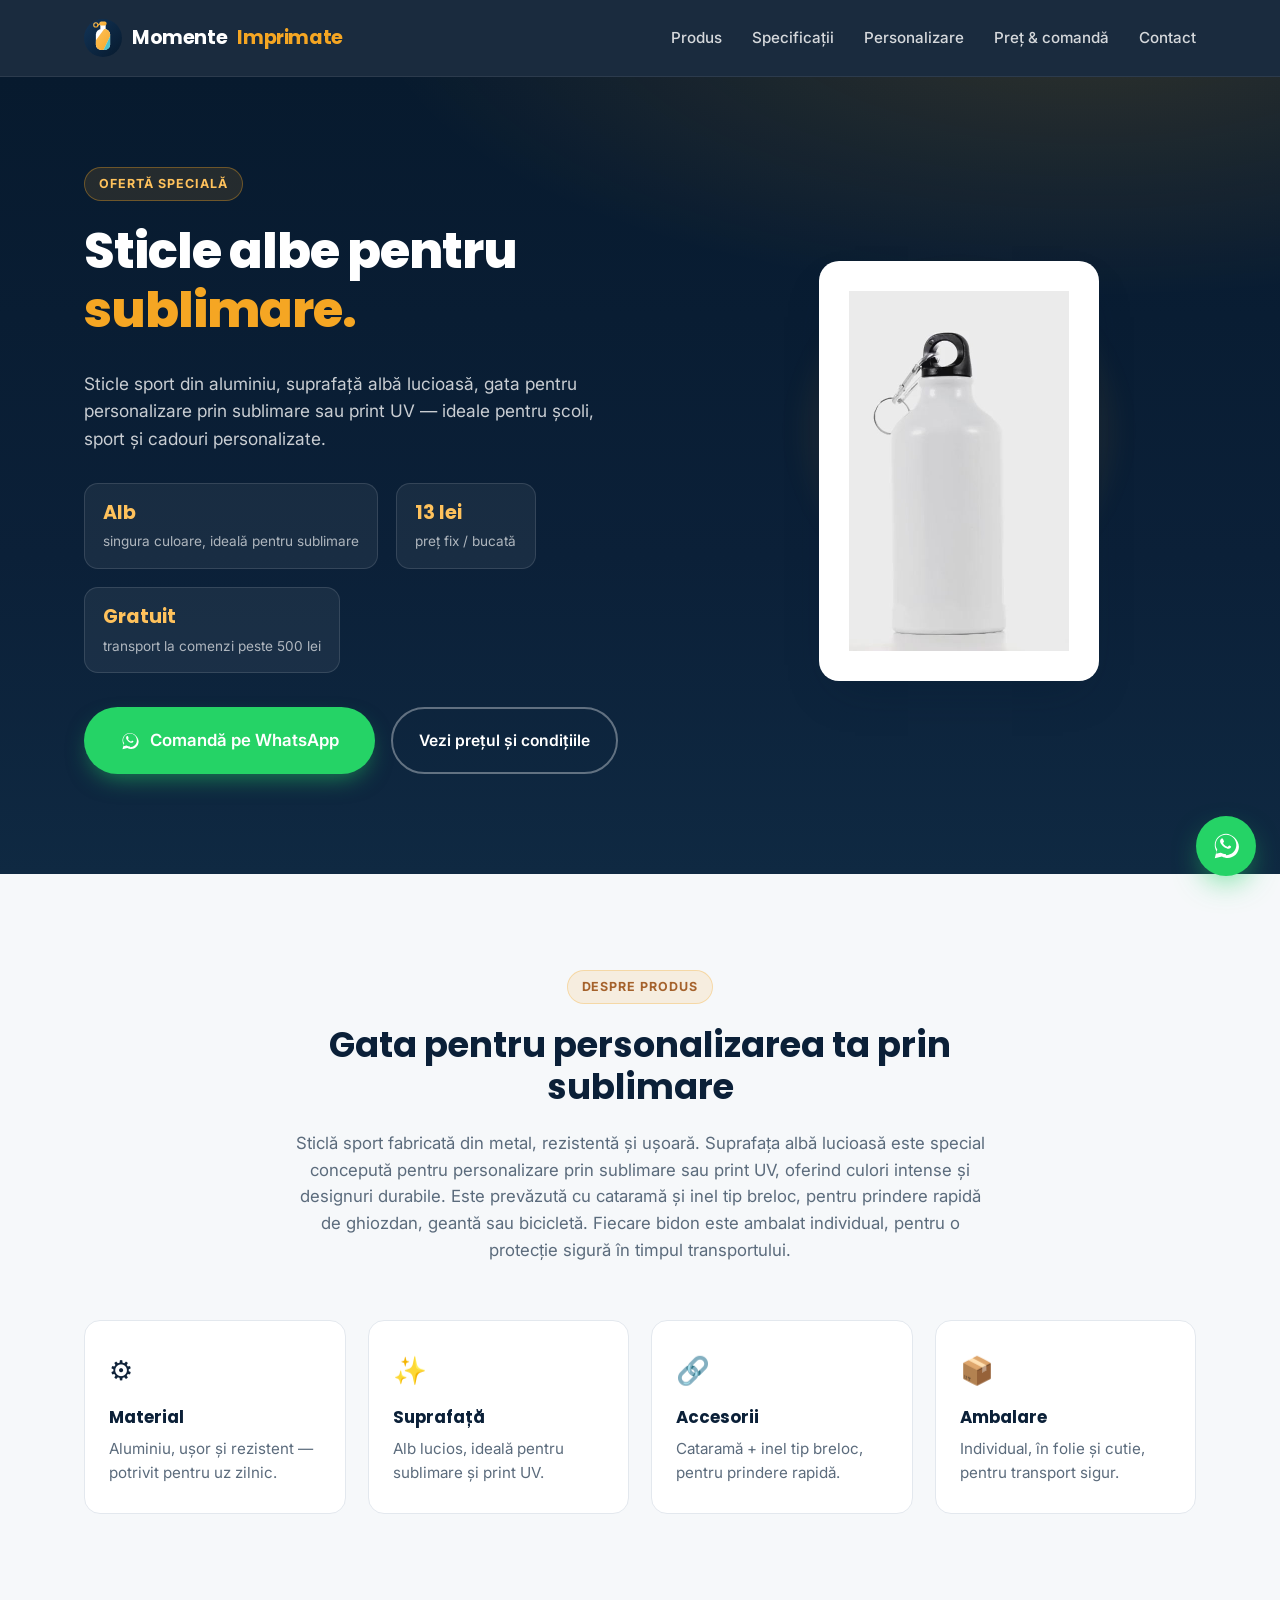
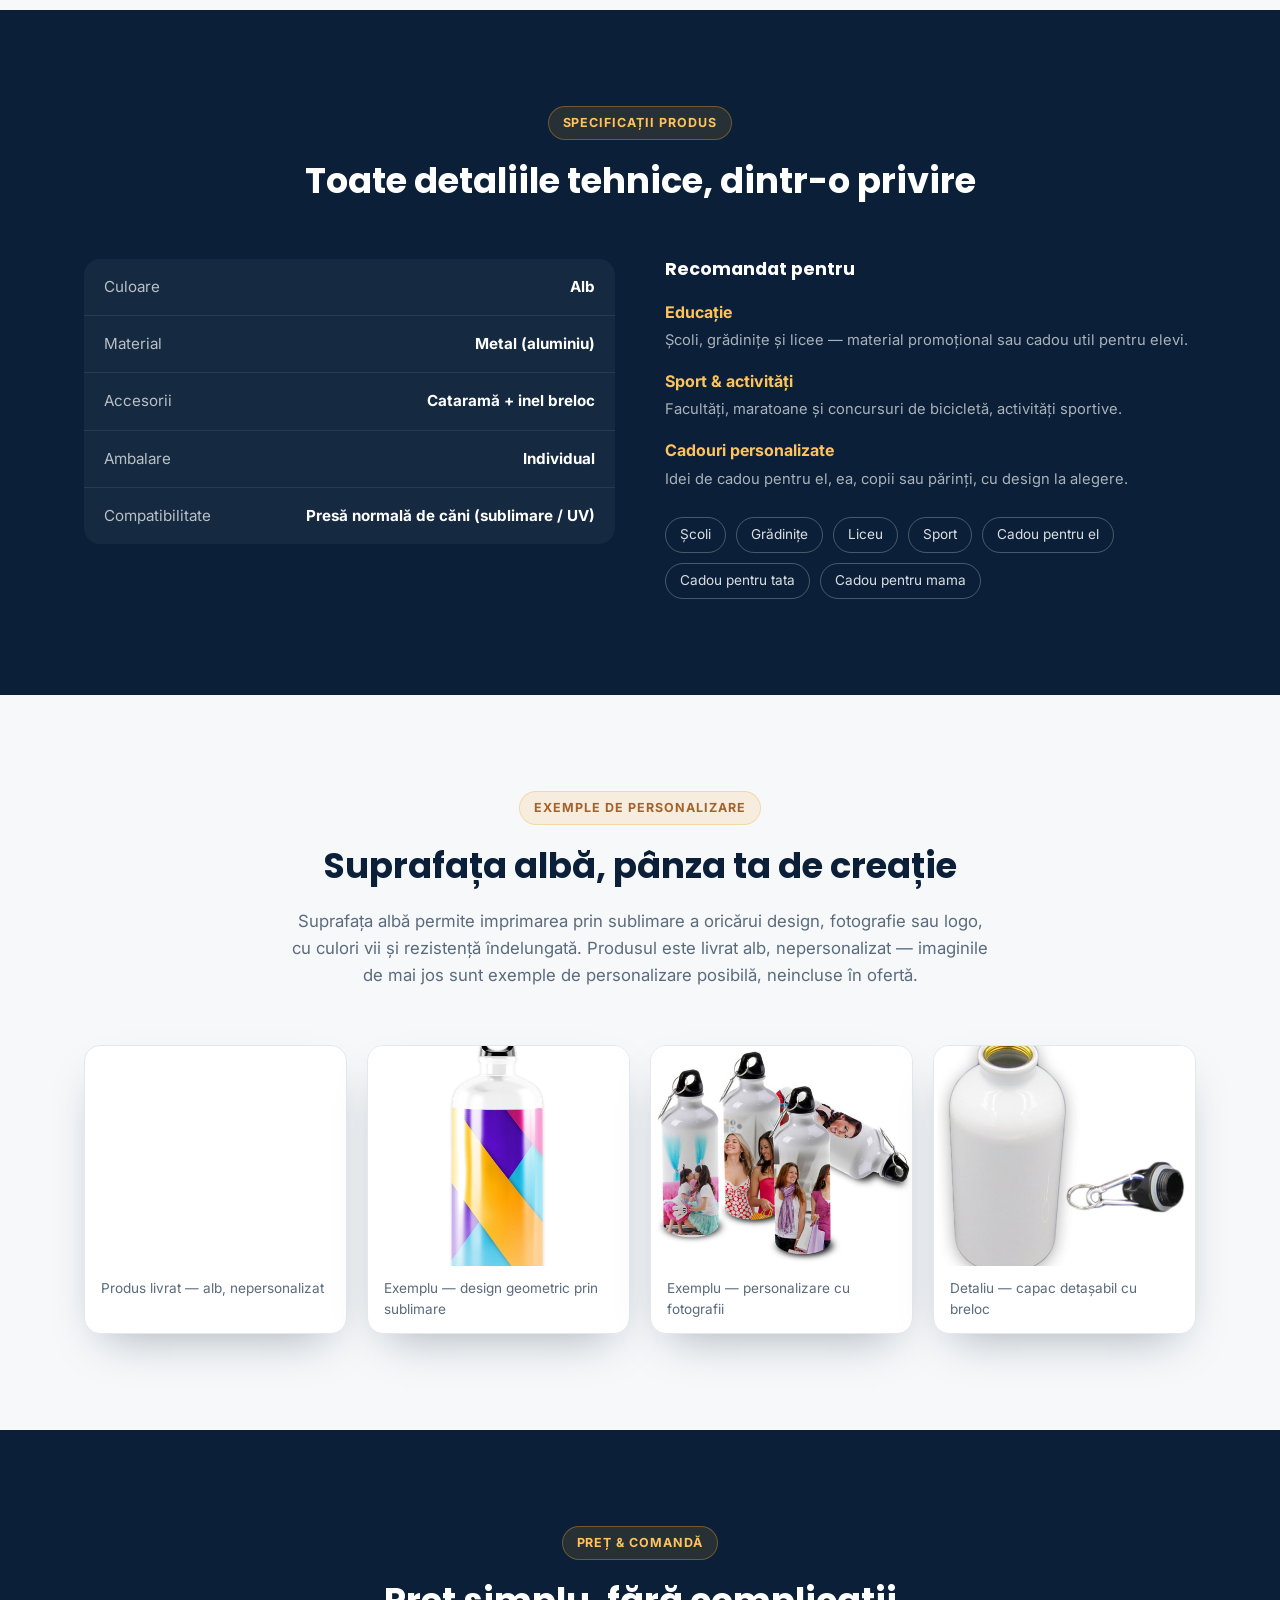
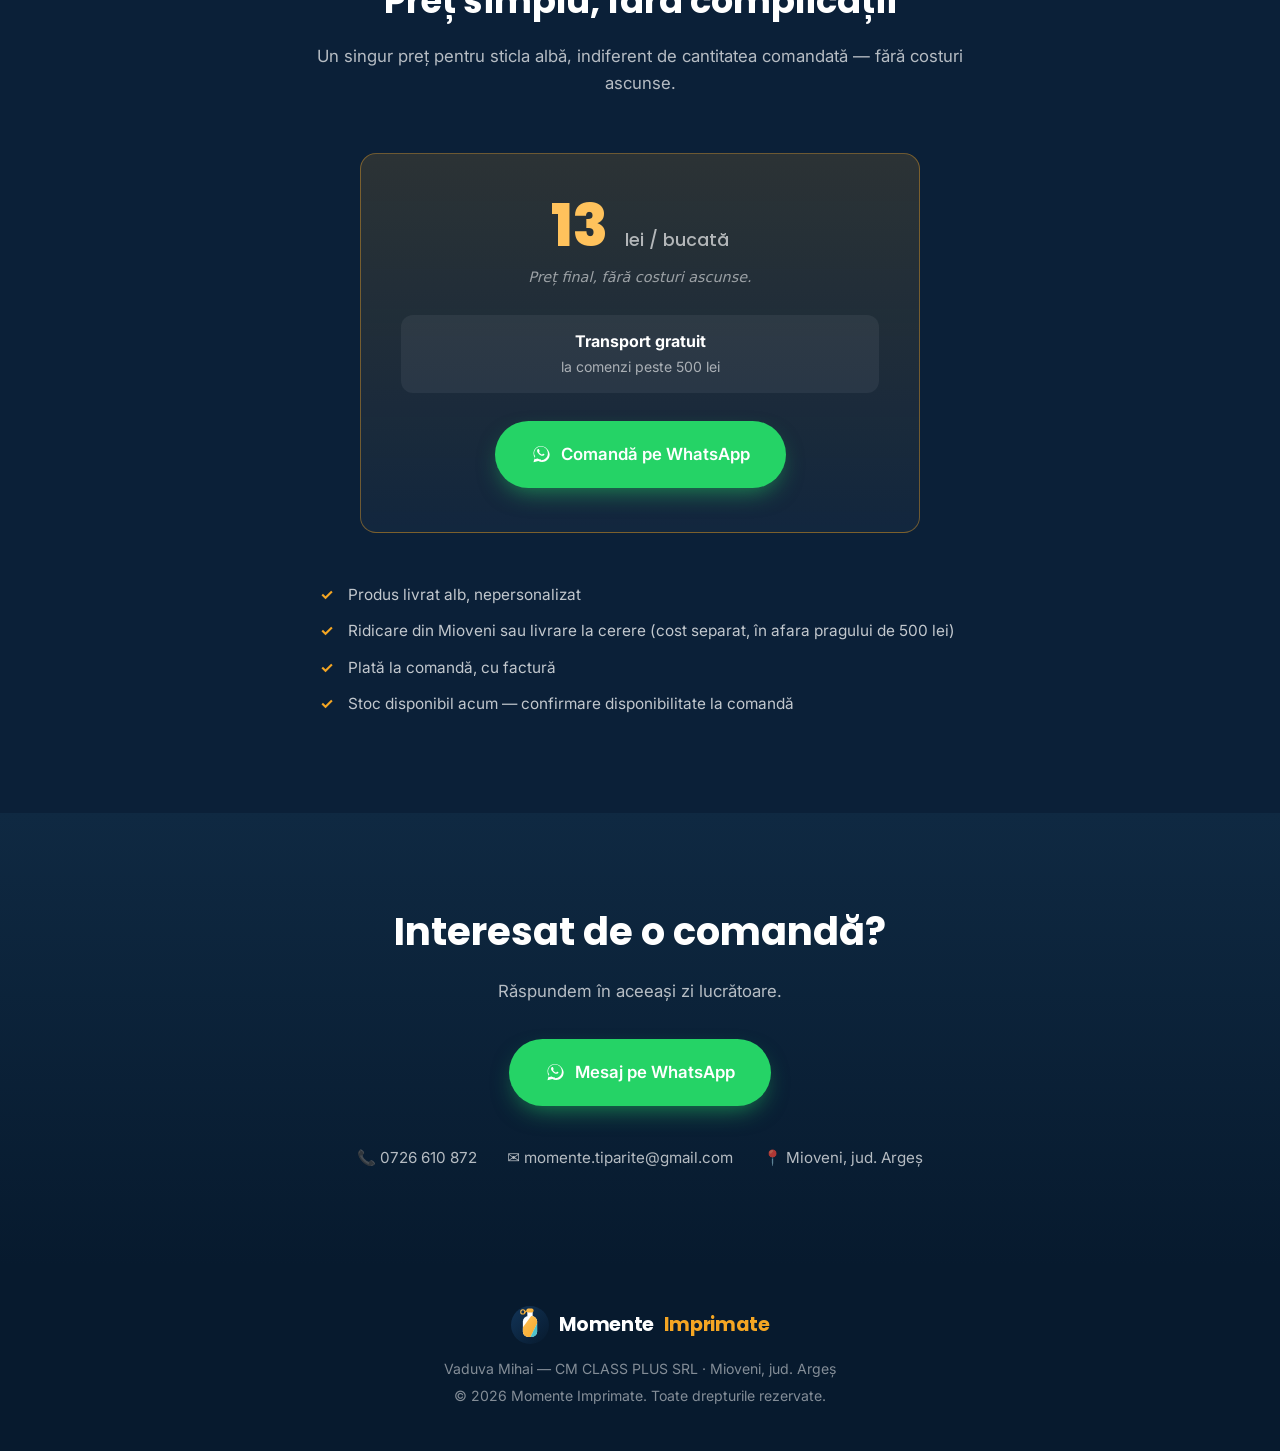
==== commit a9c45b41: "Logo" ====
--- a/index.html
+++ b/index.html
@@ -9,12 +9,16 @@
 <link rel="preconnect" href="https://fonts.gstatic.com" crossorigin>
 <link href="https://fonts.googleapis.com/css2?family=Poppins:wght@600;700;800&family=Inter:wght@400;500;600;700&display=swap" rel="stylesheet">
 <link rel="stylesheet" href="css/style.css">
+<link rel="icon" type="image/svg+xml" href="assets/logo.svg">
 </head>
 <body>
 
 <header class="navbar" id="navbar">
   <div class="container navbar__inner">
-    <a href="#top" class="logo">Momente<span>Imprimate</span></a>
+    <a href="#top" class="logo">
+      <img src="assets/logo.svg" alt="" class="logo-icon">
+      Momente<span>Imprimate</span>
+    </a>
     <nav class="nav-links" id="navLinks">
       <a href="#produs">Produs</a>
       <a href="#specificatii">Specificații</a>
@@ -255,7 +259,10 @@
 
 <footer class="footer">
   <div class="container footer__inner">
-    <div class="logo logo--footer">Momente<span>Imprimate</span></div>
+    <div class="logo logo--footer">
+      <img src="assets/logo.svg" alt="" class="logo-icon">
+      Momente<span>Imprimate</span>
+    </div>
     <p>Vaduva Mihai — CM CLASS PLUS SRL · Mioveni, jud. Argeș</p>
     <p class="footer__year"></p>
   </div>
--- a/css/style.css
+++ b/css/style.css
@@ -104,6 +104,9 @@
   height: 76px;
 }
 .logo {
+  display: inline-flex;
+  align-items: center;
+  gap: 10px;
   font-family: var(--font-heading);
   font-weight: 700;
   font-size: 1.2rem;
@@ -111,6 +114,7 @@
   letter-spacing: -0.02em;
 }
 .logo span { color: var(--orange); }
+.logo-icon { width: 38px; height: 38px; flex-shrink: 0; }
 .nav-links {
   display: flex;
   gap: 30px;
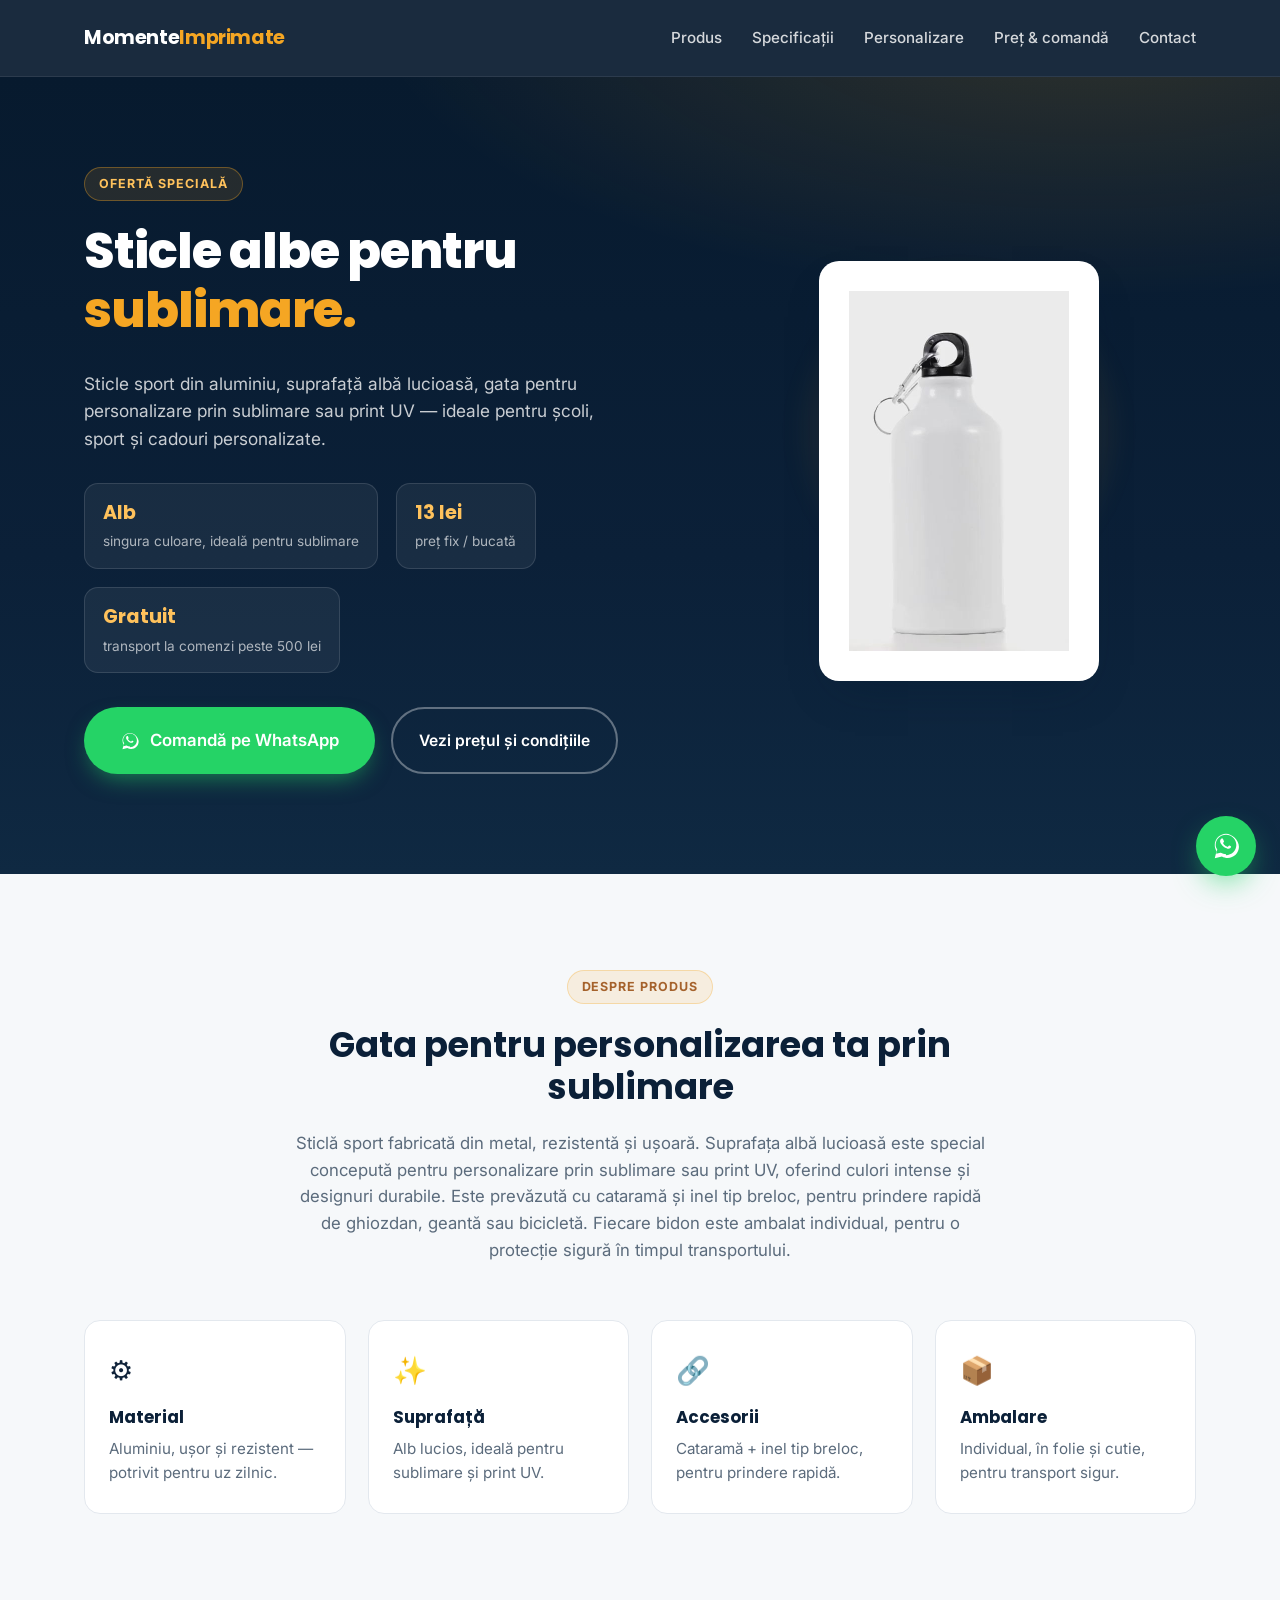
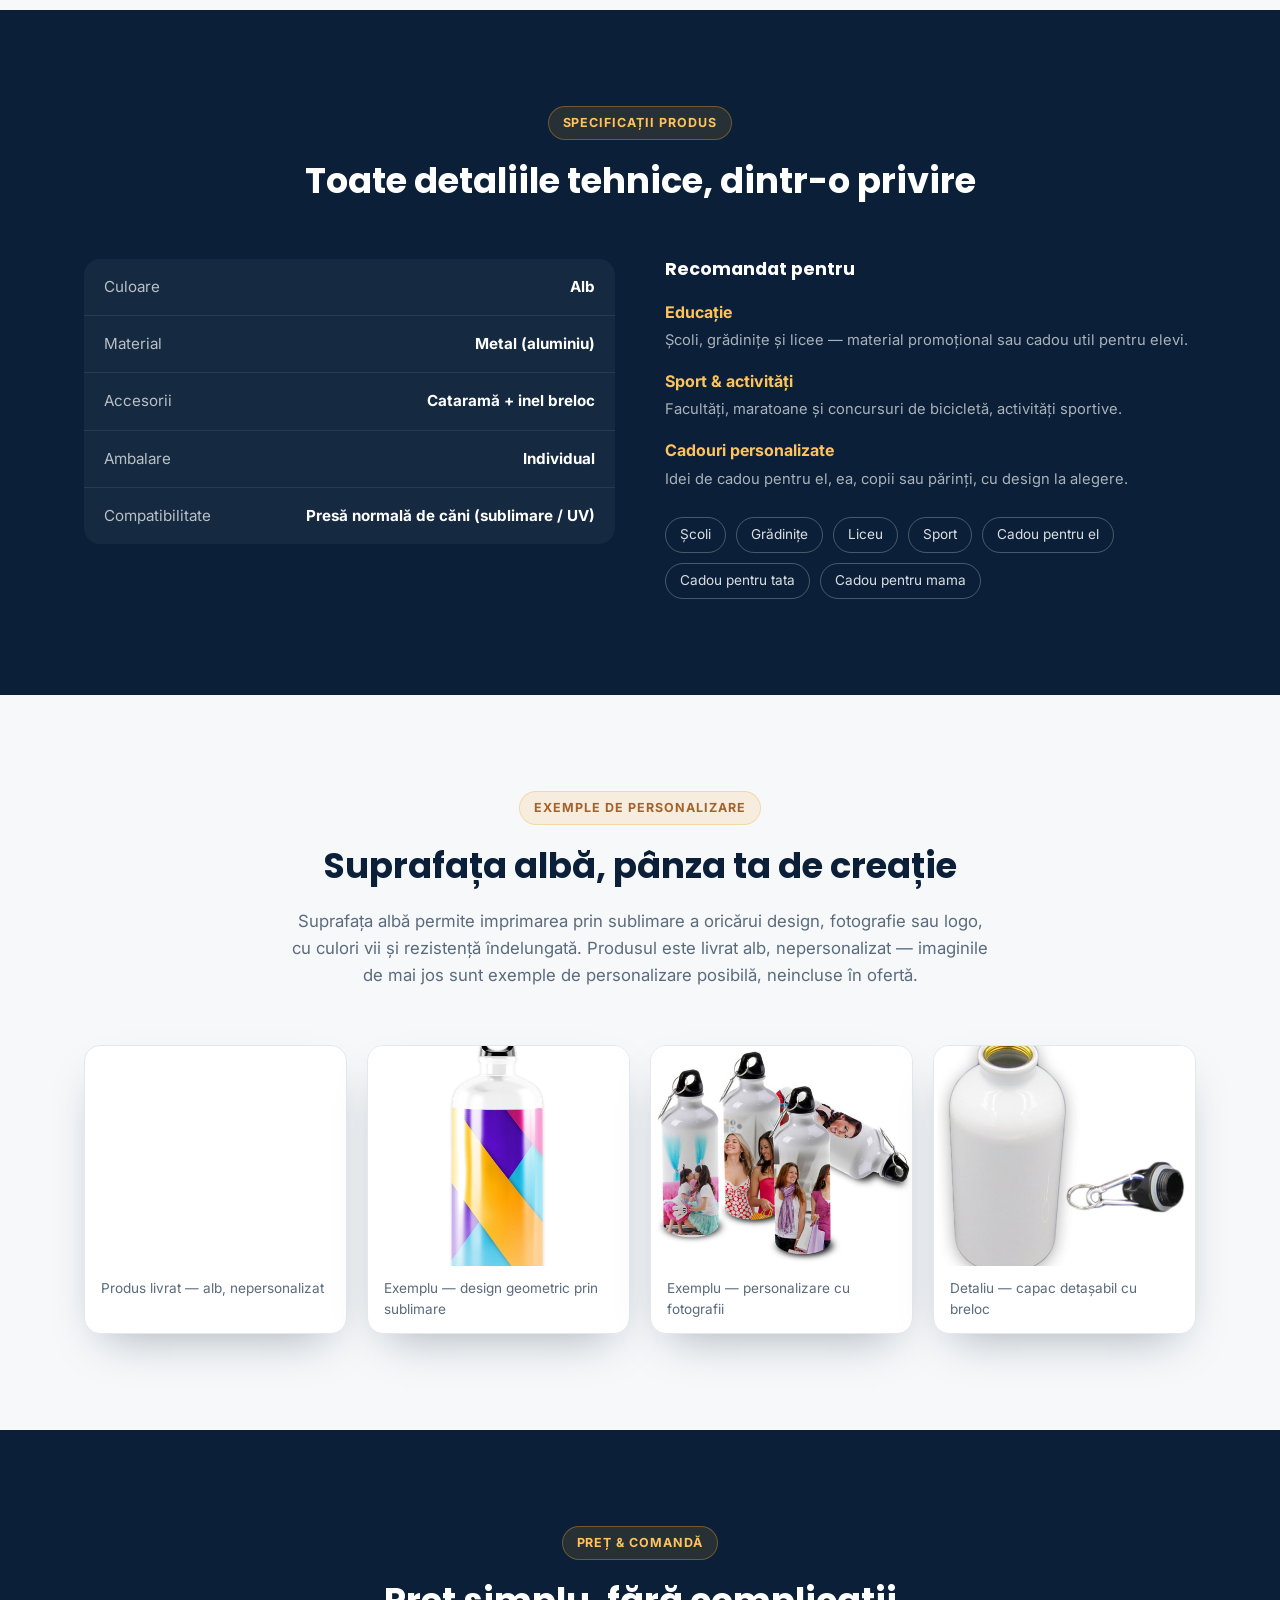
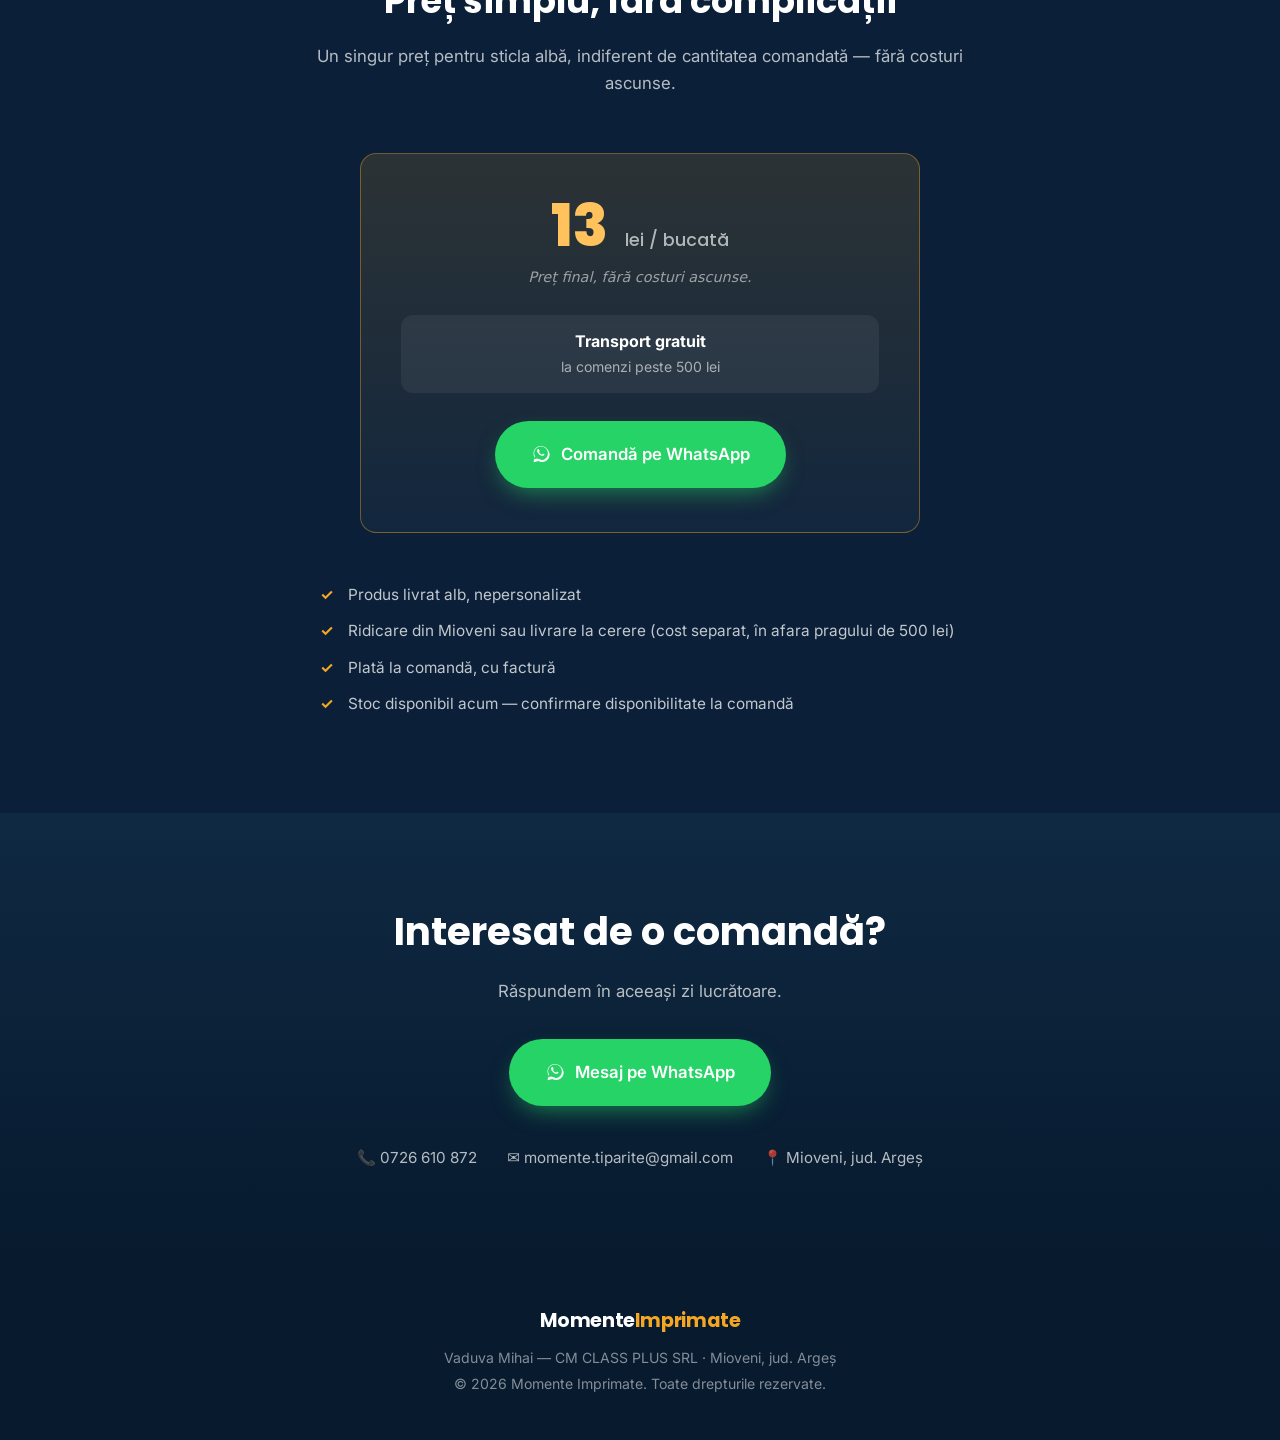
==== commit 4c4f95b1: "remove logo from menu" ====
--- a/index.html
+++ b/index.html
@@ -15,10 +15,7 @@
 
 <header class="navbar" id="navbar">
   <div class="container navbar__inner">
-    <a href="#top" class="logo">
-      <img src="assets/logo.svg" alt="" class="logo-icon">
-      Momente<span>Imprimate</span>
-    </a>
+    <a href="#top" class="logo">Momente<span>Imprimate</span></a>
     <nav class="nav-links" id="navLinks">
       <a href="#produs">Produs</a>
       <a href="#specificatii">Specificații</a>
@@ -259,10 +256,7 @@
 
 <footer class="footer">
   <div class="container footer__inner">
-    <div class="logo logo--footer">
-      <img src="assets/logo.svg" alt="" class="logo-icon">
-      Momente<span>Imprimate</span>
-    </div>
+    <div class="logo logo--footer">Momente<span>Imprimate</span></div>
     <p>Vaduva Mihai — CM CLASS PLUS SRL · Mioveni, jud. Argeș</p>
     <p class="footer__year"></p>
   </div>
--- a/css/style.css
+++ b/css/style.css
@@ -104,9 +104,6 @@
   height: 76px;
 }
 .logo {
-  display: inline-flex;
-  align-items: center;
-  gap: 10px;
   font-family: var(--font-heading);
   font-weight: 700;
   font-size: 1.2rem;
@@ -114,7 +111,6 @@
   letter-spacing: -0.02em;
 }
 .logo span { color: var(--orange); }
-.logo-icon { width: 38px; height: 38px; flex-shrink: 0; }
 .nav-links {
   display: flex;
   gap: 30px;
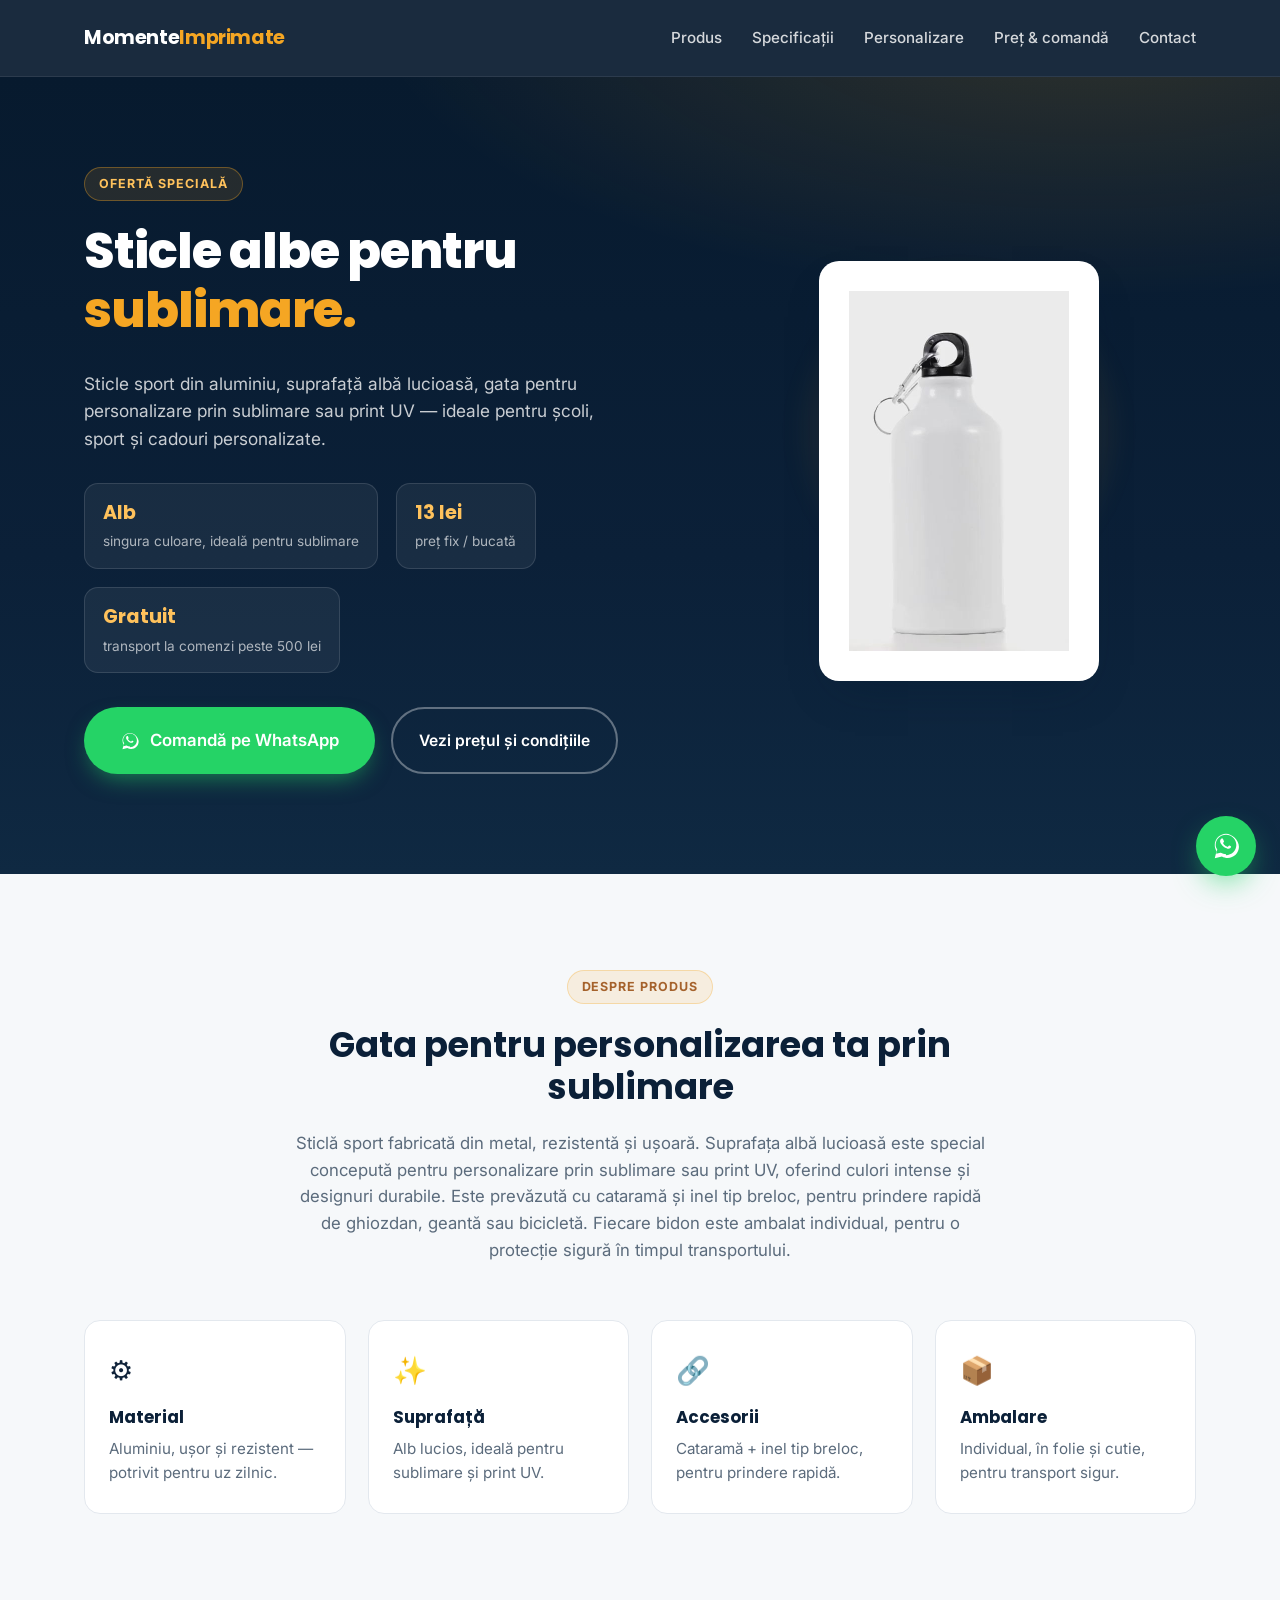
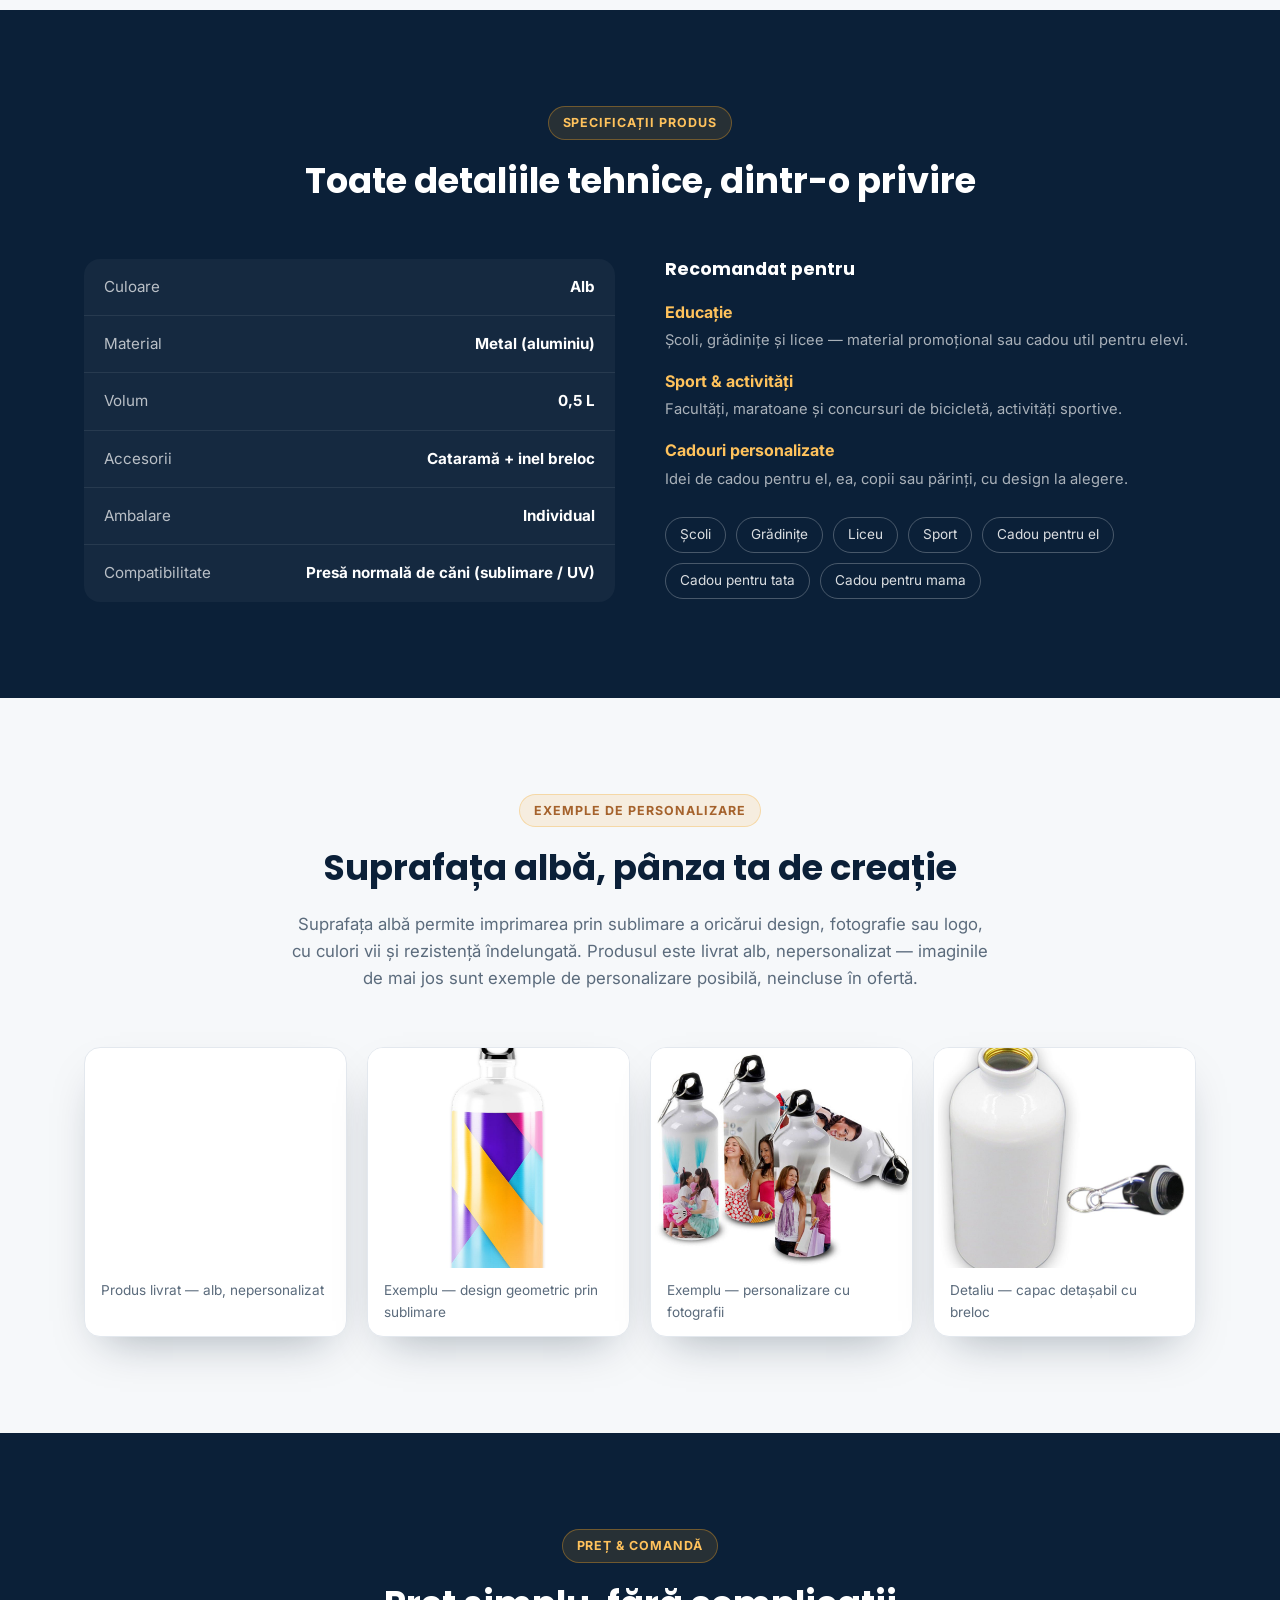
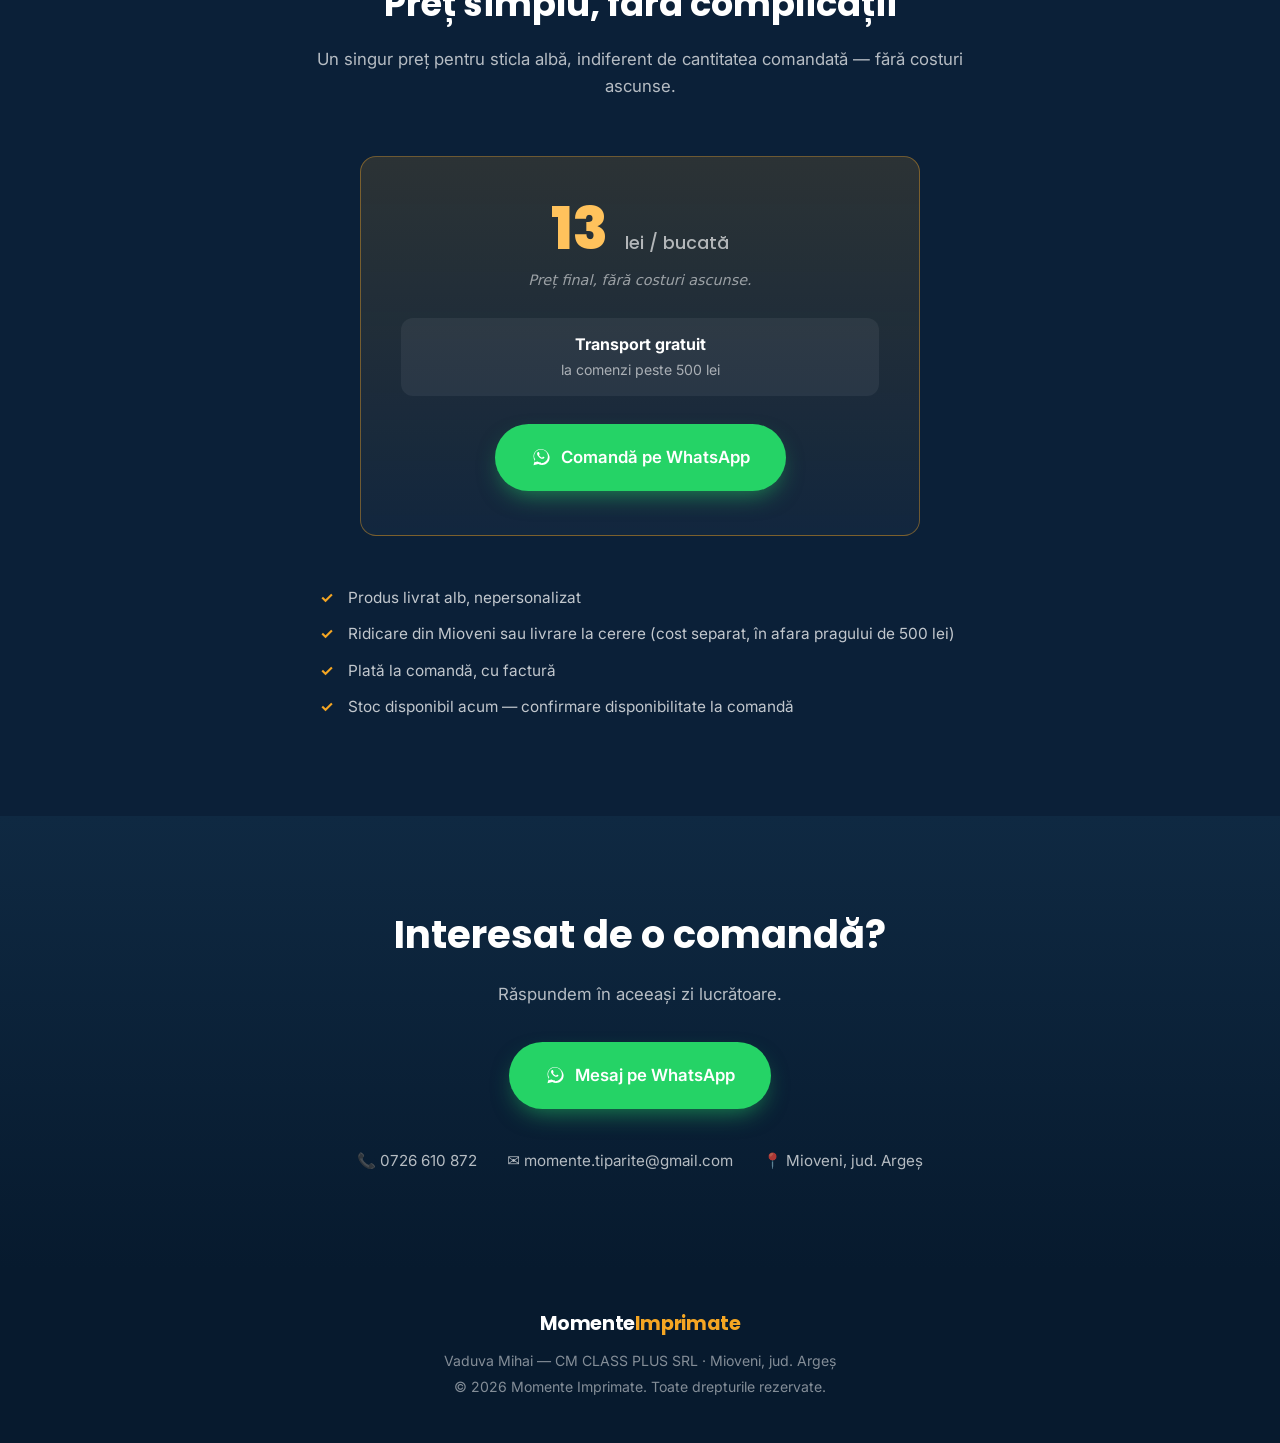
==== commit 1ce1ddc0: "volum" ====
--- a/index.html
+++ b/index.html
@@ -128,6 +128,7 @@
           <tbody>
             <tr><td>Culoare</td><td><strong>Alb</strong></td></tr>
             <tr><td>Material</td><td><strong>Metal (aluminiu)</strong></td></tr>
+            <tr><td>Volum</td><td><strong>0,5 L</strong></td></tr>
             <tr><td>Accesorii</td><td><strong>Cataramă + inel breloc</strong></td></tr>
             <tr><td>Ambalare</td><td><strong>Individual</strong></td></tr>
             <tr><td>Compatibilitate</td><td><strong>Presă normală de căni (sublimare / UV)</strong></td></tr>
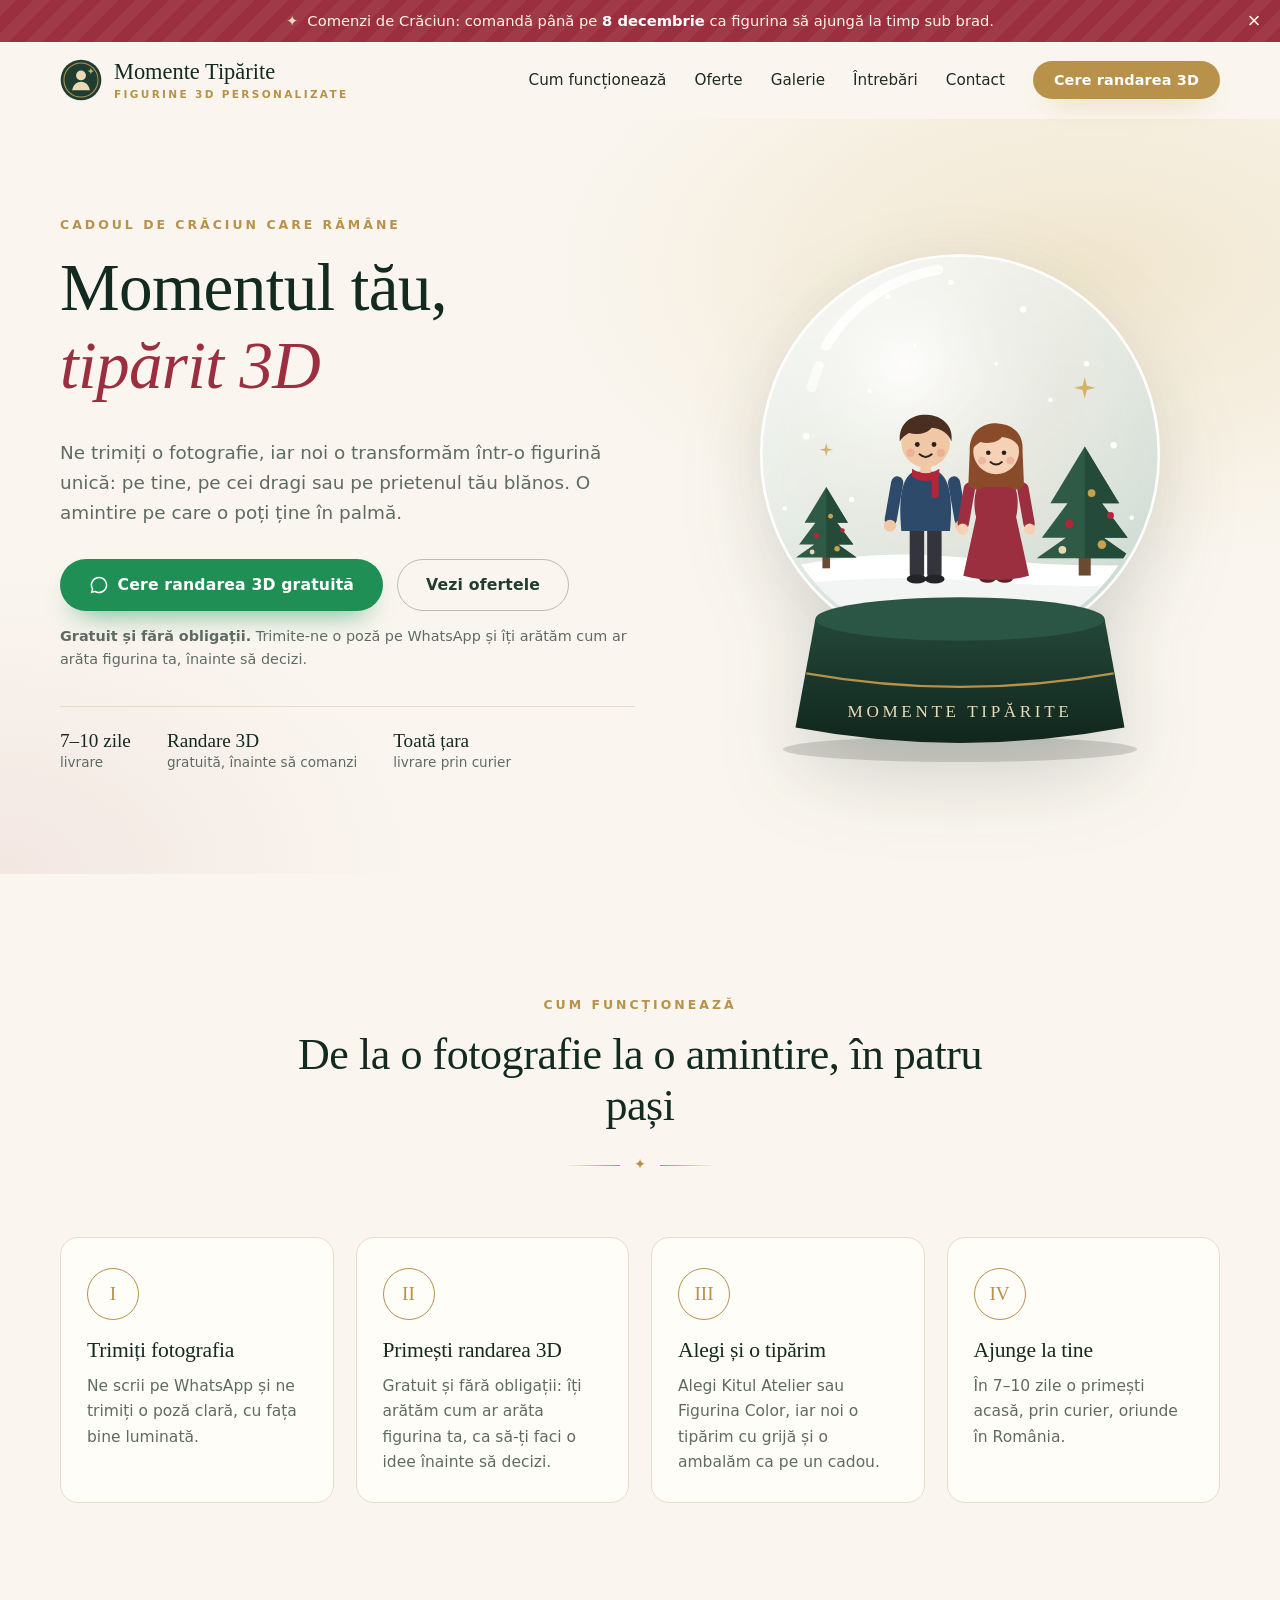
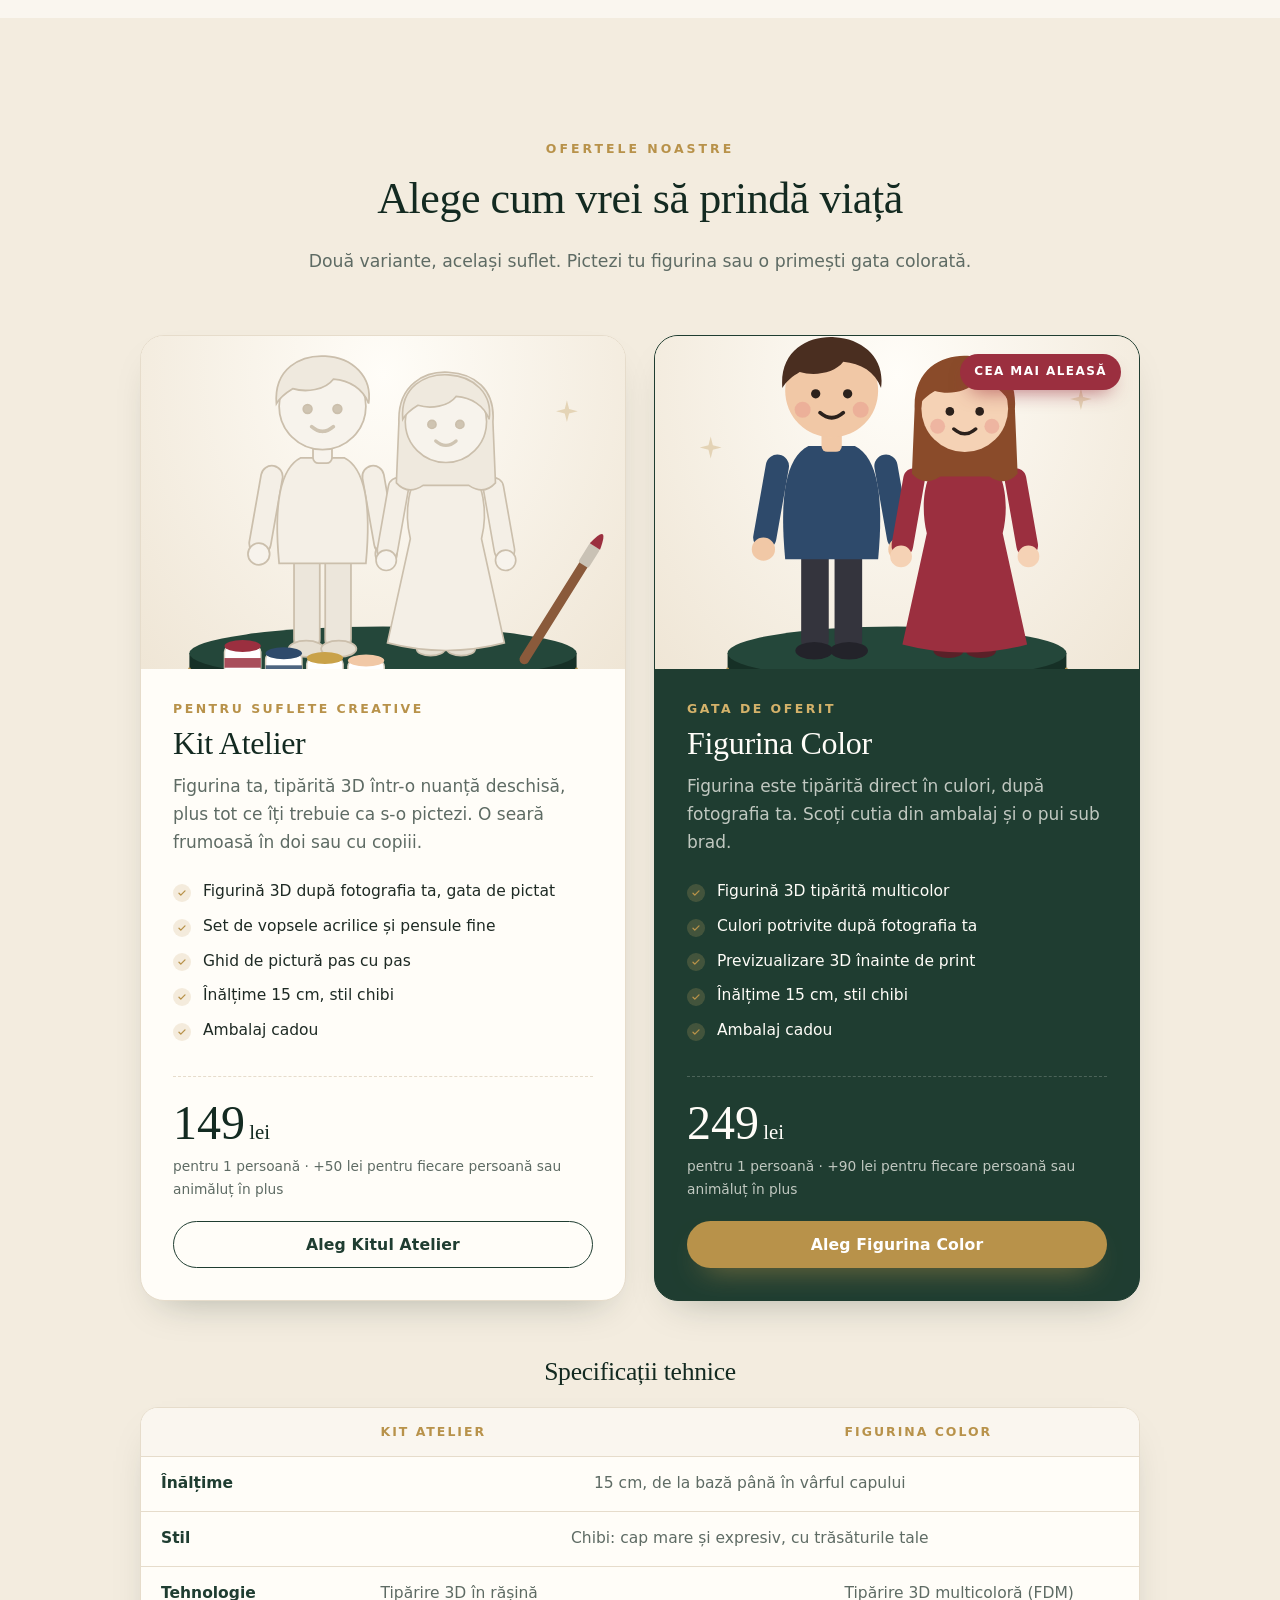
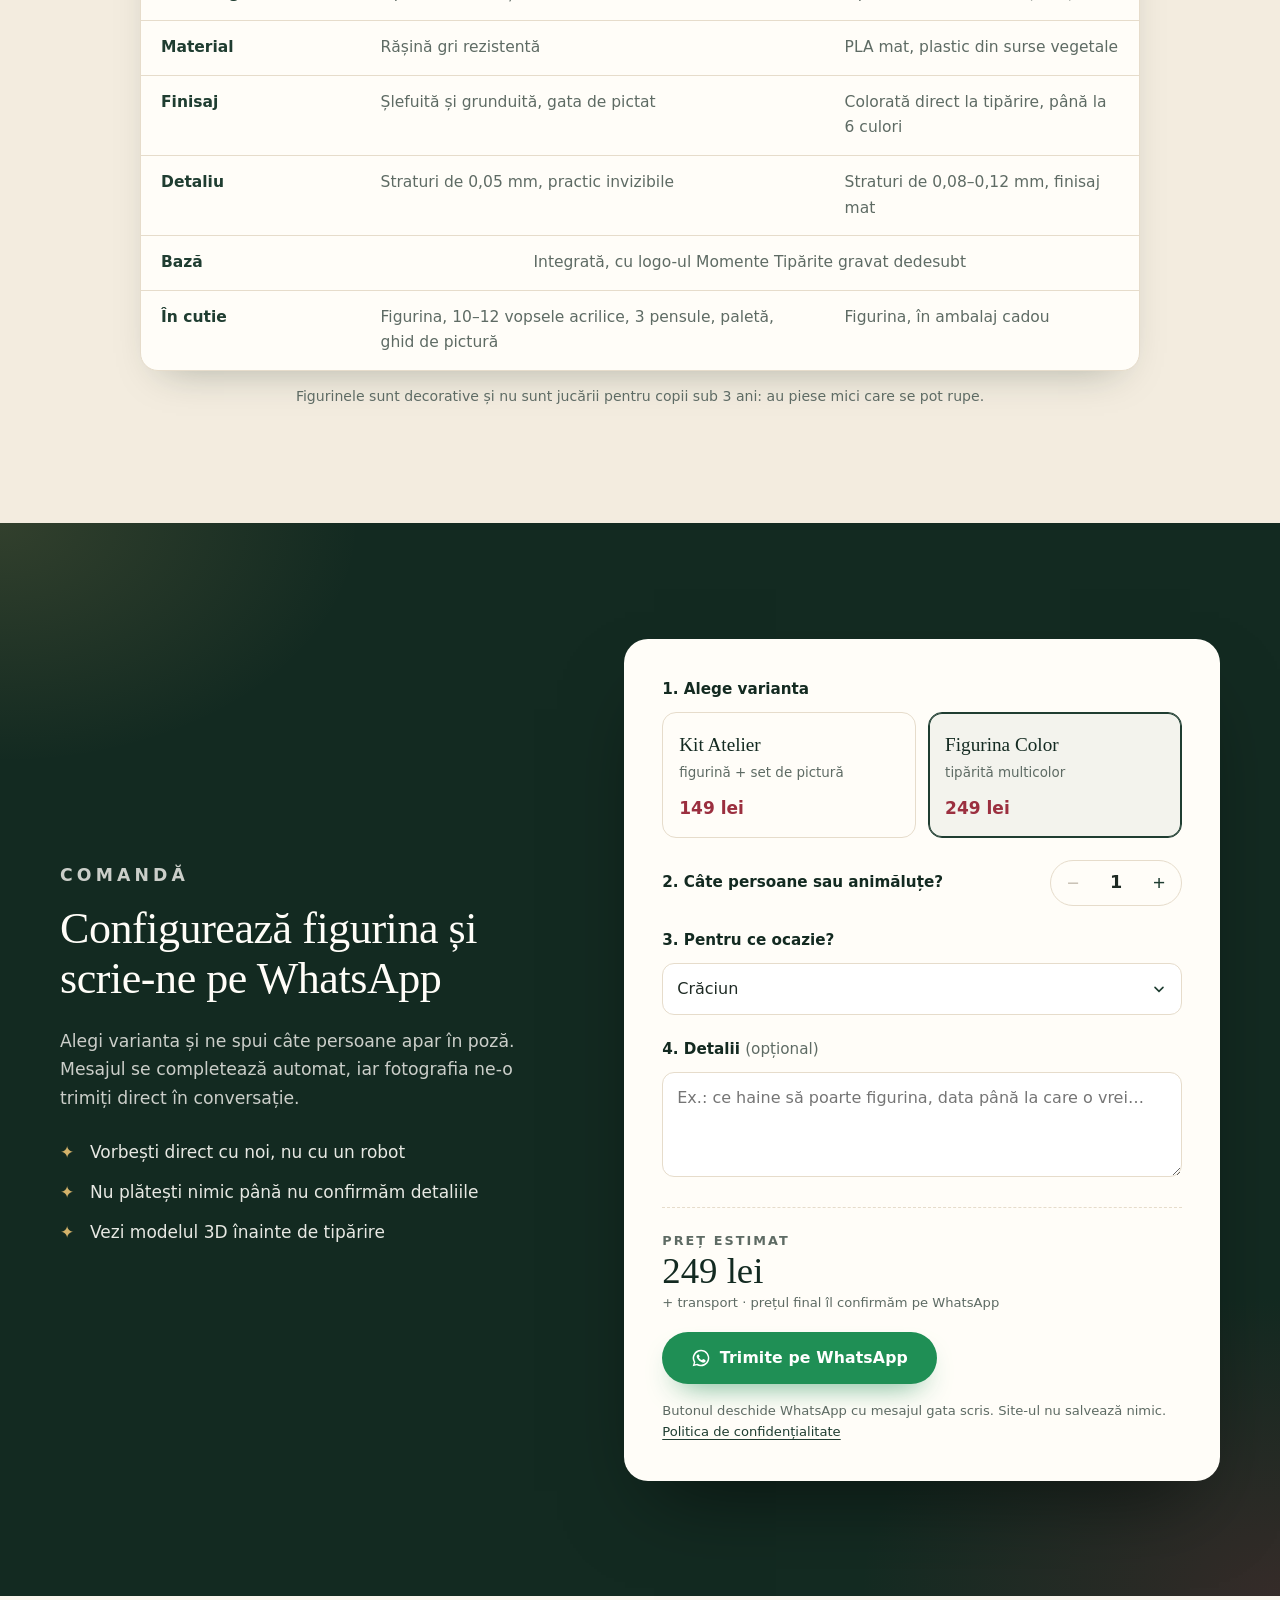
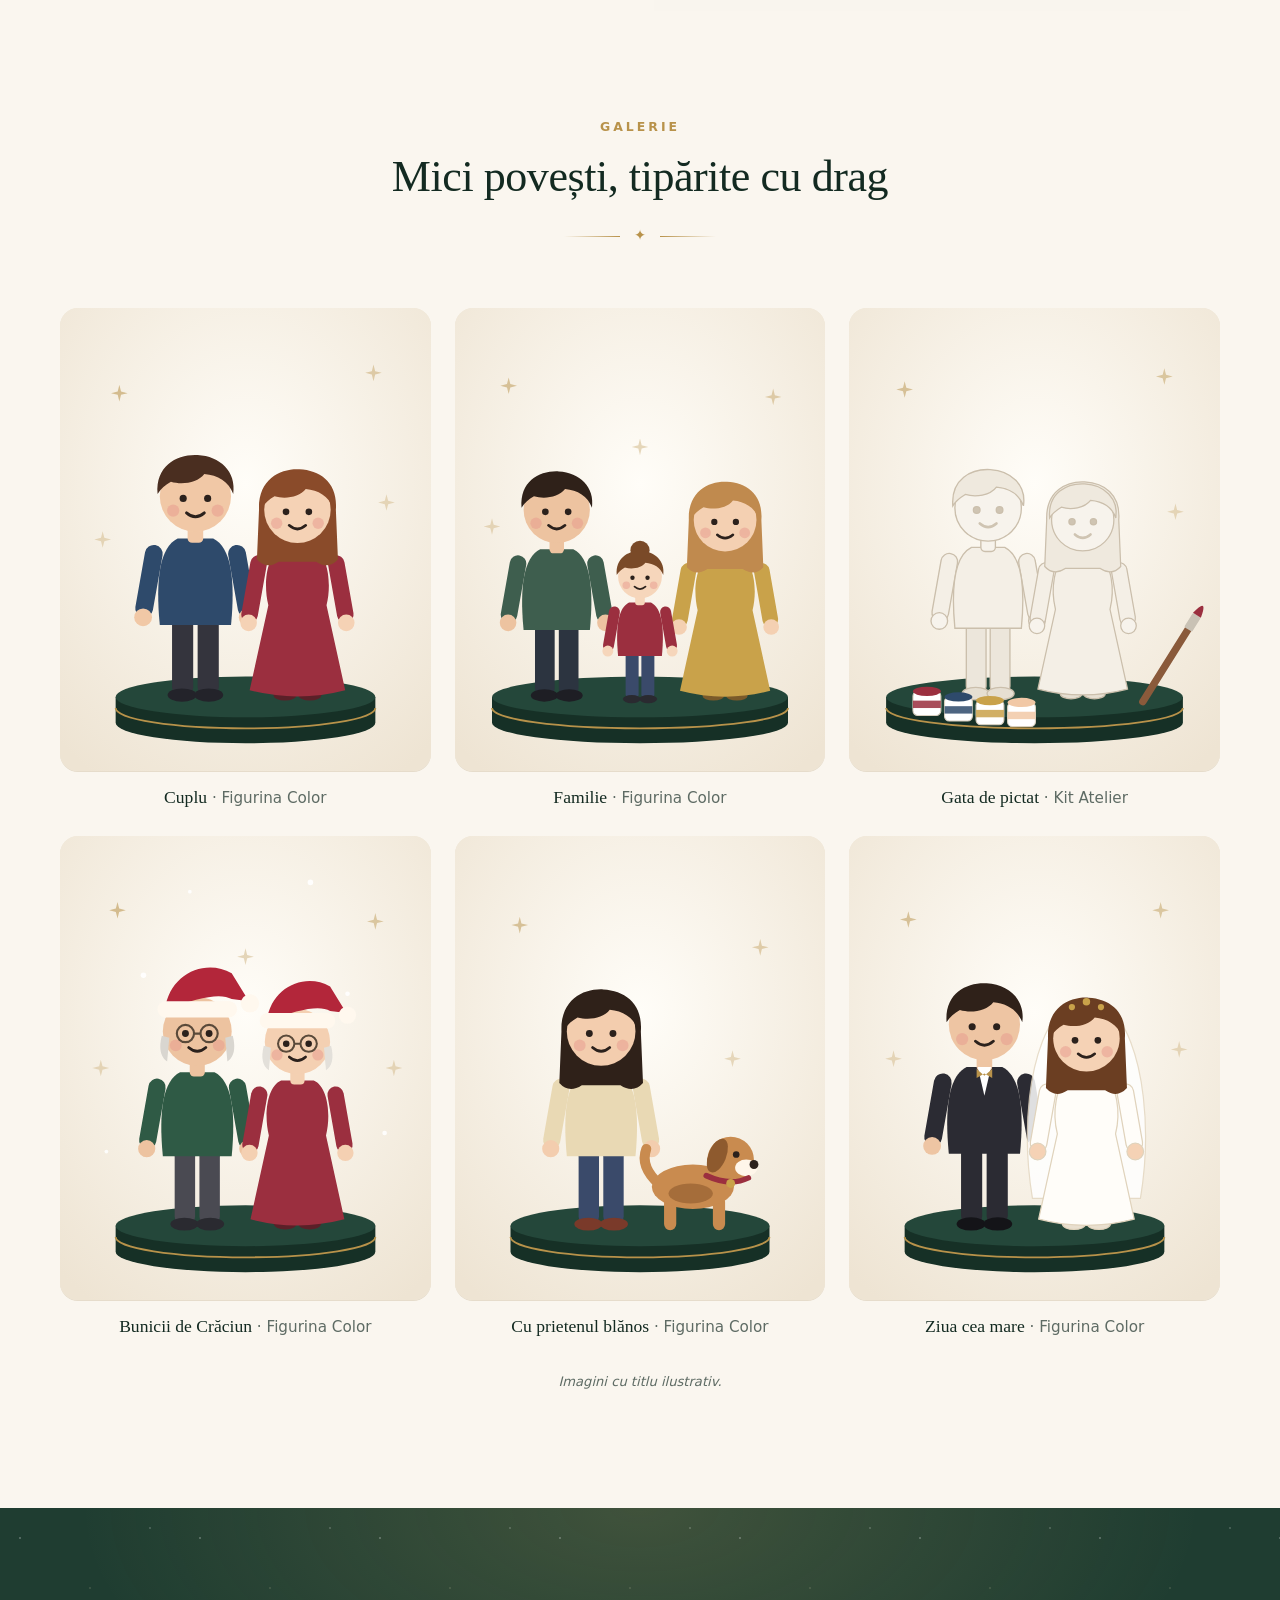
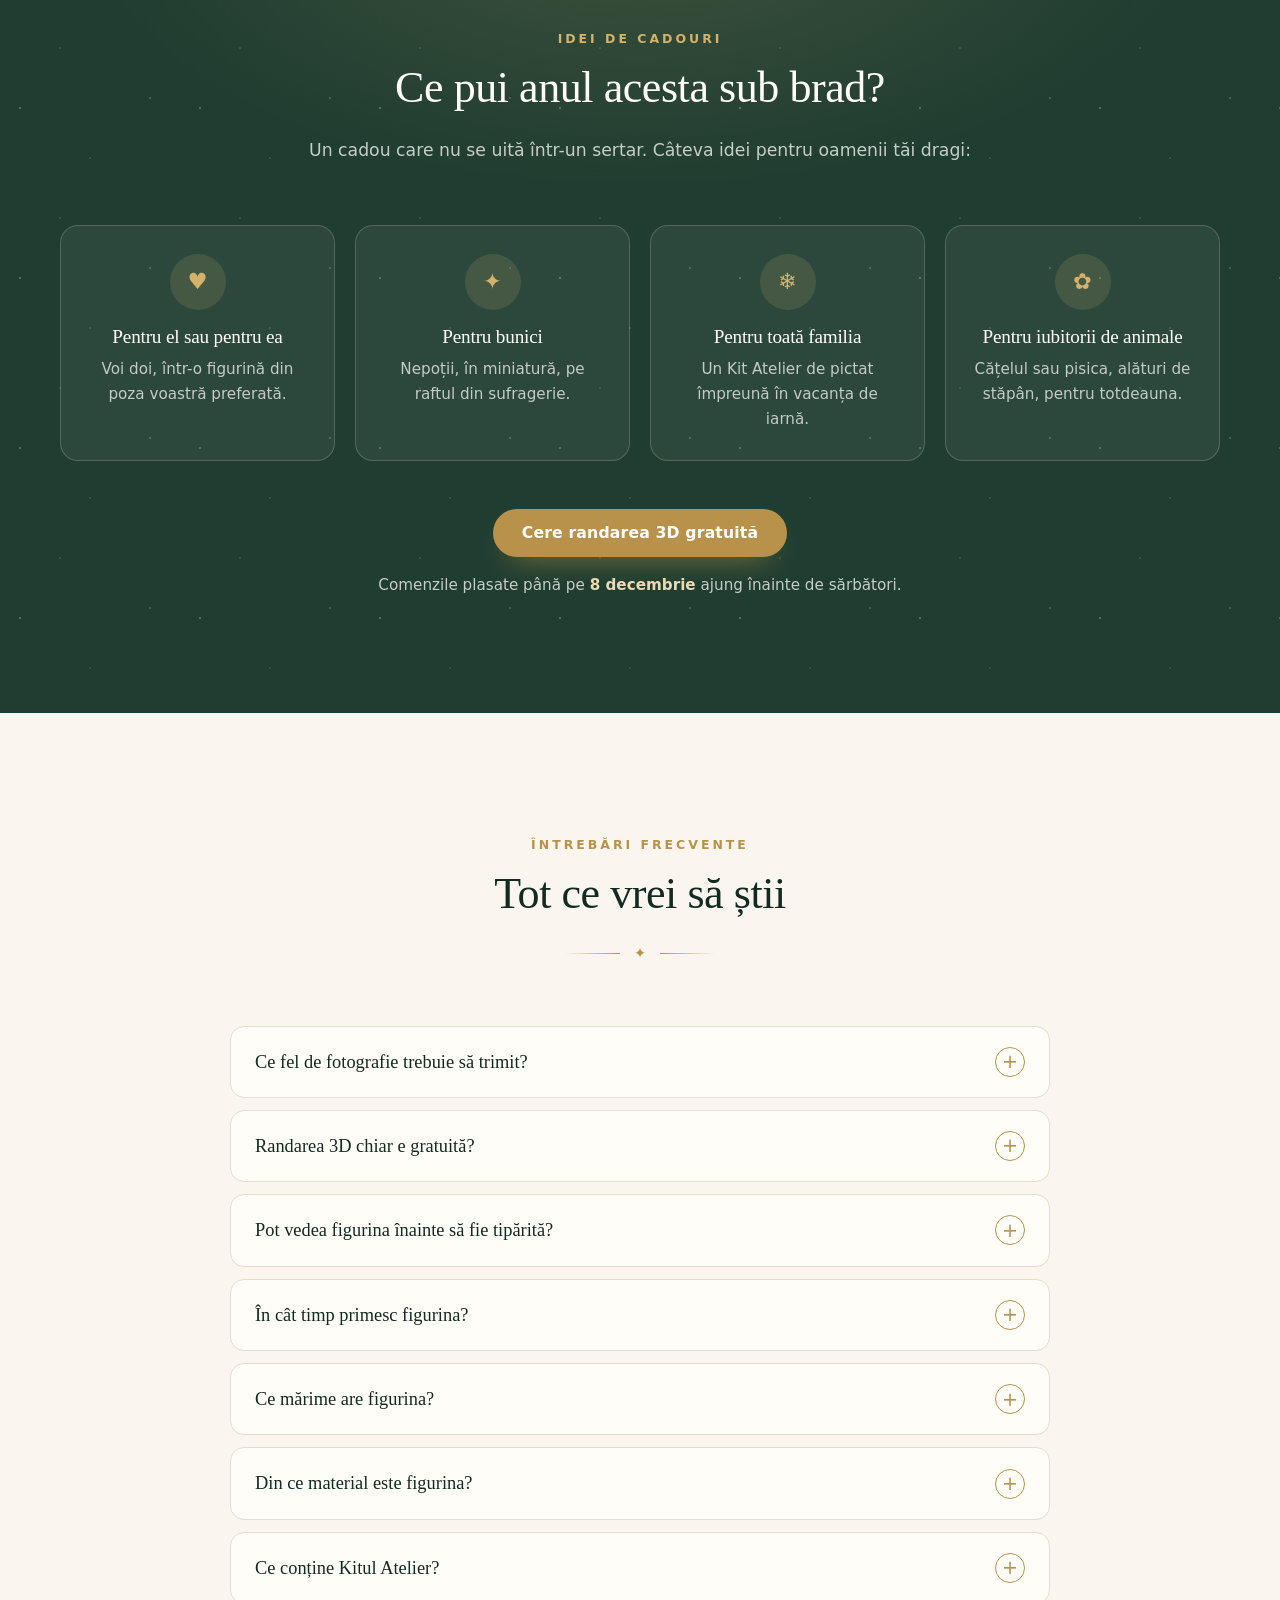
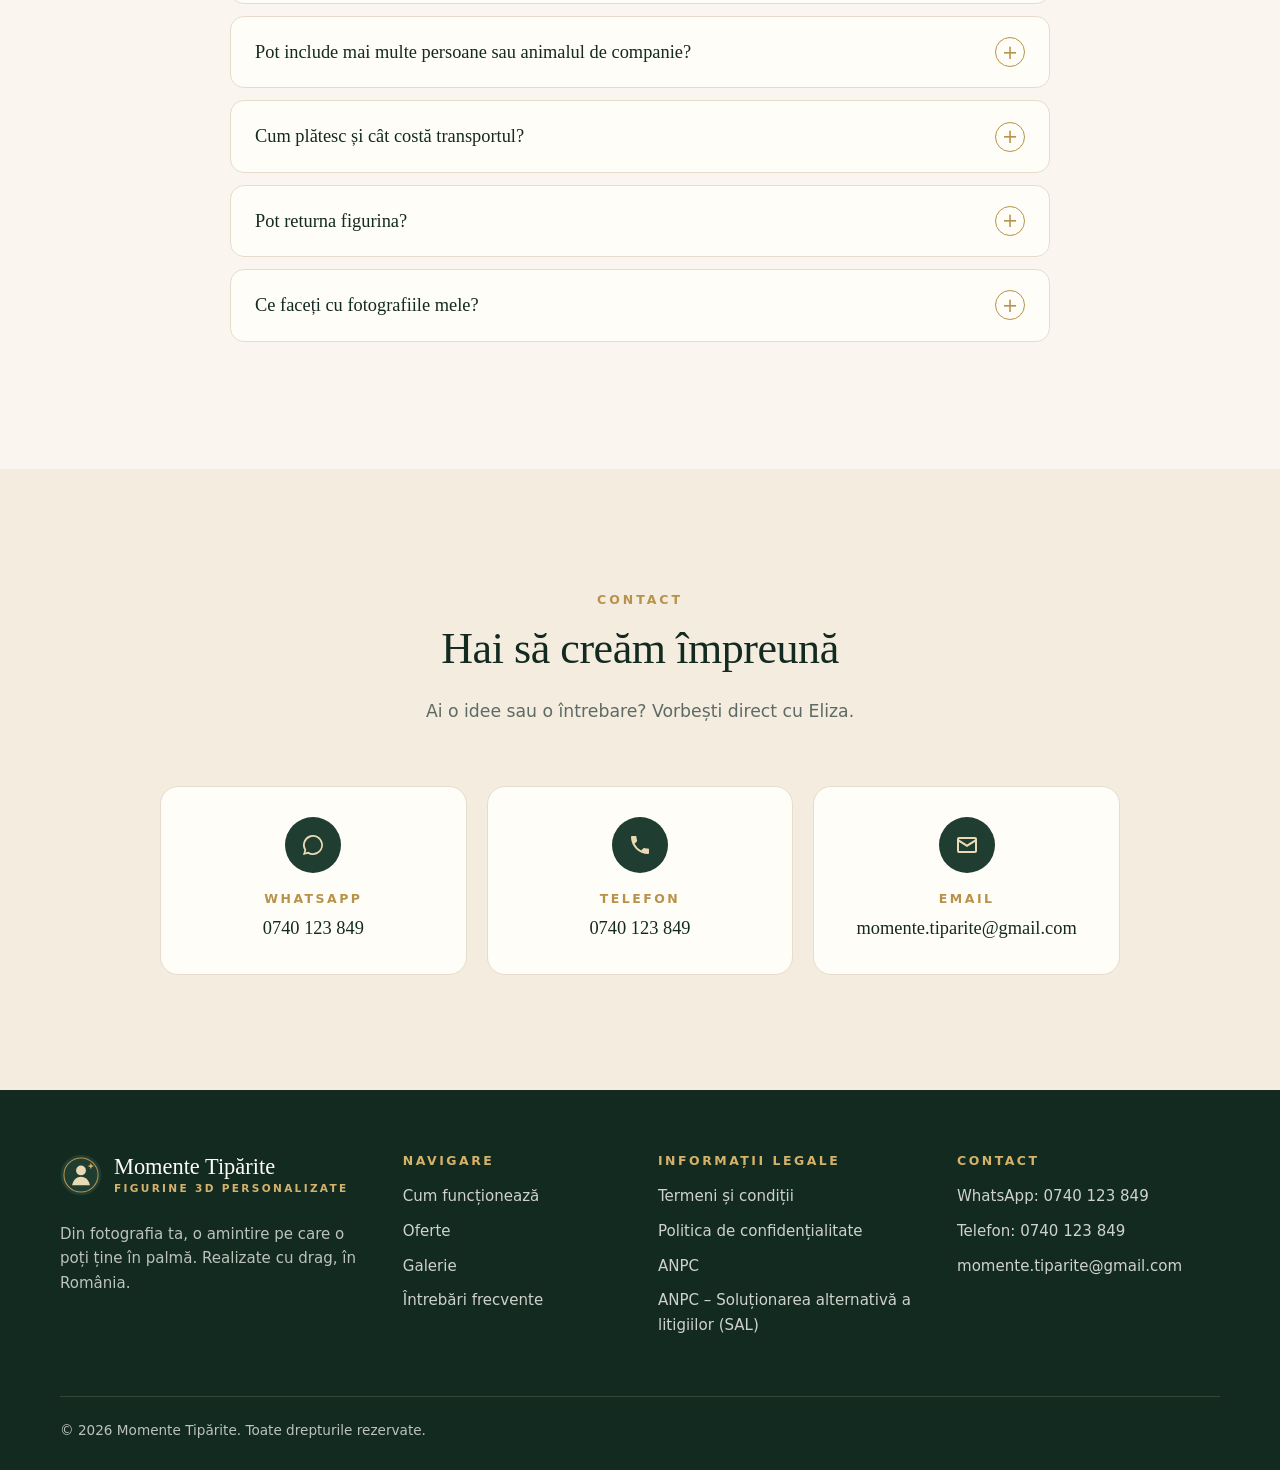
==== commit 662717a4: "move to "figurine 3D"" ====
--- a/index.html
+++ b/index.html
@@ -1,272 +1,541 @@
-<!DOCTYPE html>
+<!doctype html>
 <html lang="ro">
 <head>
-<meta charset="UTF-8">
-<meta name="viewport" content="width=device-width, initial-scale=1.0">
-<title>Momente Imprimate — Sticle albe pentru sublimare</title>
-<meta name="description" content="Sticle sport din aluminiu, suprafață albă lucioasă, gata pentru personalizare prin sublimare sau print UV. 13 lei/bucată, transport gratuit peste 500 lei.">
-<link rel="preconnect" href="https://fonts.googleapis.com">
-<link rel="preconnect" href="https://fonts.gstatic.com" crossorigin>
-<link href="https://fonts.googleapis.com/css2?family=Poppins:wght@600;700;800&family=Inter:wght@400;500;600;700&display=swap" rel="stylesheet">
-<link rel="stylesheet" href="css/style.css">
-<link rel="icon" type="image/svg+xml" href="assets/logo.svg">
+  <meta charset="utf-8">
+  <meta name="viewport" content="width=device-width, initial-scale=1">
+  <title>Momente Tipărite — Figurine 3D personalizate după fotografie</title>
+  <meta name="description" content="Transformăm fotografia ta într-o figurină 3D unică. Alege Kitul Atelier pe care îl pictezi tu sau Figurina Color gata de oferit. Livrare în 7–10 zile în toată România.">
+  <meta name="theme-color" content="#1F3D31">
+  <link rel="icon" href="images/favicon.svg" type="image/svg+xml">
+  <link rel="canonical" href="https://momentetiparite.ro/">
+  <meta property="og:type" content="website">
+  <meta property="og:title" content="Momente Tipărite — Figurine 3D personalizate">
+  <meta property="og:description" content="Din fotografia ta, o figurină 3D unică. Cadoul de Crăciun care rămâne.">
+  <meta property="og:url" content="https://momentetiparite.ro/">
+  <meta property="og:locale" content="ro_RO">
+  <link rel="stylesheet" href="css/style.css">
 </head>
 <body>
-
-<header class="navbar" id="navbar">
-  <div class="container navbar__inner">
-    <a href="#top" class="logo">Momente<span>Imprimate</span></a>
-    <nav class="nav-links" id="navLinks">
-      <a href="#produs">Produs</a>
-      <a href="#specificatii">Specificații</a>
-      <a href="#personalizare">Personalizare</a>
-      <a href="#oferta">Preț &amp; comandă</a>
-      <a href="#contact">Contact</a>
-    </nav>
-    <a class="btn btn--whatsapp btn--nav" id="waNav" target="_blank" rel="noopener">
-      <svg viewBox="0 0 32 32" class="ico-wa" aria-hidden="true"><path d="M16 3C9.4 3 4 8.4 4 15c0 2.4.7 4.6 1.9 6.5L4 29l7.7-1.9c1.8 1 3.9 1.6 6.1 1.6 6.6 0 12-5.4 12-12S22.6 3 16 3zm0 21.8c-2 0-3.9-.5-5.5-1.5l-.4-.2-4.6 1.1 1.2-4.4-.3-.5C5.4 17.7 5 16.4 5 15c0-6 4.9-11 11-11s11 5 11 11-4.9 10.8-11 10.8zm5.9-8.2c-.3-.2-1.9-1-2.2-1.1-.3-.1-.5-.2-.7.1-.2.3-.8 1-1 1.2-.2.2-.4.2-.7.1-.3-.2-1.4-.5-2.6-1.6-1-.9-1.6-2-1.8-2.3-.2-.3 0-.5.1-.6.1-.1.3-.4.5-.5.1-.2.2-.3.3-.5.1-.2 0-.4 0-.5-.1-.2-.7-1.7-1-2.3-.2-.6-.5-.5-.7-.5h-.6c-.2 0-.5.1-.8.4-.3.3-1 1-1 2.4s1 2.8 1.2 3c.1.2 2 3.1 4.9 4.3.7.3 1.2.5 1.6.6.7.2 1.3.2 1.8.1.5-.1 1.6-.7 1.9-1.3.2-.6.2-1.1.2-1.2-.1-.1-.3-.2-.6-.3z"/></svg>
-      Mesaj pe WhatsApp
-    </a>
-    <button class="nav-toggle" id="navToggle" aria-label="Deschide meniul">
-      <span></span><span></span><span></span>
-    </button>
+  <a class="skip-link" href="#continut">Sari la conținut</a>
+
+  <div class="xmas-bar" id="xmasBar">
+    <p><span class="xmas-bar__star" aria-hidden="true">✦</span> Comenzi de Crăciun: comandă până pe <strong data-config="christmasDeadline">8 decembrie</strong> ca figurina să ajungă la timp sub brad.</p>
+    <button class="xmas-bar__close" type="button" aria-label="Închide anunțul">&times;</button>
   </div>
-</header>
-
-<main id="top">
-
-  <!-- HERO -->
-  <section class="hero">
-    <div class="container hero__inner">
-      <div class="hero__text" data-reveal>
-        <span class="eyebrow">Ofertă specială</span>
-        <h1>Sticle albe pentru <span class="accent">sublimare.</span></h1>
-        <p class="hero__lead">
-          Sticle sport din aluminiu, suprafață albă lucioasă, gata pentru personalizare
-          prin sublimare sau print UV — ideale pentru școli, sport și cadouri
-          personalizate.
-        </p>
-        <div class="hero__badges">
-          <div class="badge">
-            <strong>Alb</strong>
-            <span>singura culoare, ideală pentru sublimare</span>
-          </div>
-          <div class="badge">
-            <strong>13 lei</strong>
-            <span>preț fix / bucată</span>
-          </div>
-          <div class="badge">
-            <strong>Gratuit</strong>
-            <span>transport la comenzi peste 500 lei</span>
-          </div>
-        </div>
-        <div class="hero__actions">
-          <a href="#" class="btn btn--whatsapp btn--lg wa-link" target="_blank" rel="noopener">
-            <svg viewBox="0 0 32 32" class="ico-wa" aria-hidden="true"><path d="M16 3C9.4 3 4 8.4 4 15c0 2.4.7 4.6 1.9 6.5L4 29l7.7-1.9c1.8 1 3.9 1.6 6.1 1.6 6.6 0 12-5.4 12-12S22.6 3 16 3zm0 21.8c-2 0-3.9-.5-5.5-1.5l-.4-.2-4.6 1.1 1.2-4.4-.3-.5C5.4 17.7 5 16.4 5 15c0-6 4.9-11 11-11s11 5 11 11-4.9 10.8-11 10.8zm5.9-8.2c-.3-.2-1.9-1-2.2-1.1-.3-.1-.5-.2-.7.1-.2.3-.8 1-1 1.2-.2.2-.4.2-.7.1-.3-.2-1.4-.5-2.6-1.6-1-.9-1.6-2-1.8-2.3-.2-.3 0-.5.1-.6.1-.1.3-.4.5-.5.1-.2.2-.3.3-.5.1-.2 0-.4 0-.5-.1-.2-.7-1.7-1-2.3-.2-.6-.5-.5-.7-.5h-.6c-.2 0-.5.1-.8.4-.3.3-1 1-1 2.4s1 2.8 1.2 3c.1.2 2 3.1 4.9 4.3.7.3 1.2.5 1.6.6.7.2 1.3.2 1.8.1.5-.1 1.6-.7 1.9-1.3.2-.6.2-1.1.2-1.2-.1-.1-.3-.2-.6-.3z"/></svg>
-            Comandă pe WhatsApp
+
+  <header class="site-header" id="siteHeader">
+    <div class="container header-inner">
+      <a class="brand" href="index.html" aria-label="Momente Tipărite – pagina principală">
+        <img src="images/logo-mark.svg" alt="" width="42" height="42">
+        <span class="brand__text">
+          <span class="brand__name">Momente Tipărite</span>
+          <span class="brand__tag">Figurine 3D personalizate</span>
+        </span>
+      </a>
+      <button class="nav-toggle" type="button" aria-expanded="false" aria-controls="siteNav">
+        <span class="nav-toggle__bar" aria-hidden="true"></span>
+        <span class="sr-only">Meniu</span>
+      </button>
+      <nav class="site-nav" id="siteNav" aria-label="Navigare principală">
+        <a href="#cum-functioneaza">Cum funcționează</a>
+        <a href="#oferte">Oferte</a>
+        <a href="#galerie">Galerie</a>
+        <a href="#intrebari">Întrebări</a>
+        <a href="#contact">Contact</a>
+        <a class="btn btn--gold btn--small js-render" href="https://wa.me/40740123849">Cere randarea 3D</a>
+      </nav>
+    </div>
+  </header>
+
+  <main id="continut">
+
+    <!-- ============ HERO ============ -->
+    <section class="hero">
+      <canvas class="snow" id="snow" aria-hidden="true"></canvas>
+      <div class="container hero-inner">
+        <div class="hero-text">
+          <p class="eyebrow">Cadoul de Crăciun care rămâne</p>
+          <h1>Momentul tău,<br><em>tipărit 3D</em></h1>
+          <p class="lead">Ne trimiți o fotografie, iar noi o transformăm într-o figurină unică: pe tine, pe cei dragi sau pe prietenul tău blănos. O amintire pe care o poți ține în palmă.</p>
+          <div class="hero-actions">
+            <a class="btn btn--wa js-render" href="https://wa.me/40740123849">
+              <svg viewBox="0 0 24 24" width="20" height="20" aria-hidden="true"><path fill="currentColor" d="M12 2a10 10 0 0 0-8.6 15.1L2 22l5-1.3A10 10 0 1 0 12 2Zm0 18.2a8.2 8.2 0 0 1-4.2-1.2l-.3-.2-3 .8.8-2.9-.2-.3A8.2 8.2 0 1 1 12 20.2Z"/></svg>
+              Cere randarea 3D gratuită
+            </a>
+            <a class="btn btn--ghost" href="#oferte">Vezi ofertele</a>
+          </div>
+          <p class="hero-hint"><strong>Gratuit și fără obligații.</strong> Trimite-ne o poză pe WhatsApp și îți arătăm cum ar arăta figurina ta, înainte să decizi.</p>
+          <ul class="hero-trust">
+            <li><strong>7–10 zile</strong><span>livrare</span></li>
+            <li><strong>Randare 3D</strong><span>gratuită, înainte să comanzi</span></li>
+            <li><strong>Toată țara</strong><span>livrare prin curier</span></li>
+          </ul>
+        </div>
+        <div class="hero-art">
+          <div class="hero-art__glow" aria-hidden="true"></div>
+          <img src="images/hero-glob.svg" alt="Glob de zăpadă cu figurina 3D a unui cuplu lângă un brad" width="520" height="620">
+        </div>
+      </div>
+    </section>
+
+    <!-- ============ CUM FUNCTIONEAZA ============ -->
+    <section class="section" id="cum-functioneaza">
+      <div class="container">
+        <header class="section-head">
+          <p class="eyebrow">Cum funcționează</p>
+          <h2>De la o fotografie la o amintire, în patru pași</h2>
+          <div class="ornament" aria-hidden="true"><span></span>✦<span></span></div>
+        </header>
+        <ol class="steps">
+          <li class="step">
+            <span class="step__num">I</span>
+            <h3>Trimiți fotografia</h3>
+            <p>Ne scrii pe WhatsApp și ne trimiți o poză clară, cu fața bine luminată.</p>
+          </li>
+          <li class="step">
+            <span class="step__num">II</span>
+            <h3>Primești randarea 3D</h3>
+            <p>Gratuit și fără obligații: îți arătăm cum ar arăta figurina ta, ca să-ți faci o idee înainte să decizi.</p>
+          </li>
+          <li class="step">
+            <span class="step__num">III</span>
+            <h3>Alegi și o tipărim</h3>
+            <p>Alegi Kitul Atelier sau Figurina Color, iar noi o tipărim cu grijă și o ambalăm ca pe un cadou.</p>
+          </li>
+          <li class="step">
+            <span class="step__num">IV</span>
+            <h3>Ajunge la tine</h3>
+            <p>În 7–10 zile o primești acasă, prin curier, oriunde în România.</p>
+          </li>
+        </ol>
+      </div>
+    </section>
+
+    <!-- ============ OFERTE ============ -->
+    <section class="section section--tint" id="oferte">
+      <div class="container">
+        <header class="section-head">
+          <p class="eyebrow">Ofertele noastre</p>
+          <h2>Alege cum vrei să prindă viață</h2>
+          <p class="section-sub">Două variante, același suflet. Pictezi tu figurina sau o primești gata colorată.</p>
+        </header>
+
+        <div class="offers">
+          <article class="offer">
+            <div class="offer__media">
+              <img src="images/galerie-kit.svg" alt="Kit Atelier: figurină albă, vopsele și pensulă" width="400" height="500" loading="lazy">
+            </div>
+            <div class="offer__body">
+              <p class="offer__kicker">Pentru suflete creative</p>
+              <h3 class="offer__title">Kit Atelier</h3>
+              <p class="offer__desc">Figurina ta, tipărită 3D într-o nuanță deschisă, plus tot ce îți trebuie ca s-o pictezi. O seară frumoasă în doi sau cu copiii.</p>
+              <ul class="checklist">
+                <li>Figurină 3D după fotografia ta, gata de pictat</li>
+                <li>Set de vopsele acrilice și pensule fine</li>
+                <li>Ghid de pictură pas cu pas</li>
+                <li>Înălțime 15 cm, stil chibi</li>
+                <li>Ambalaj cadou</li>
+              </ul>
+              <div class="offer__foot">
+                <p class="price"><span class="price__value" data-price="kit">149</span> <span class="price__cur">lei</span></p>
+                <p class="price__note">pentru 1 persoană · +<span data-extra="kit">50</span> lei pentru fiecare persoană sau animăluț în plus</p>
+                <a class="btn btn--outline btn--block" href="#comanda" data-choose="kit">Aleg Kitul Atelier</a>
+              </div>
+            </div>
+          </article>
+
+          <article class="offer offer--featured">
+            <span class="offer__badge">Cea mai aleasă</span>
+            <div class="offer__media">
+              <img src="images/galerie-cuplu.svg" alt="Figurina Color: un cuplu tipărit 3D în culori" width="400" height="500" loading="lazy">
+            </div>
+            <div class="offer__body">
+              <p class="offer__kicker">Gata de oferit</p>
+              <h3 class="offer__title">Figurina Color</h3>
+              <p class="offer__desc">Figurina este tipărită direct în culori, după fotografia ta. Scoți cutia din ambalaj și o pui sub brad.</p>
+              <ul class="checklist">
+                <li>Figurină 3D tipărită multicolor</li>
+                <li>Culori potrivite după fotografia ta</li>
+                <li>Previzualizare 3D înainte de print</li>
+                <li>Înălțime 15 cm, stil chibi</li>
+                <li>Ambalaj cadou</li>
+              </ul>
+              <div class="offer__foot">
+                <p class="price"><span class="price__value" data-price="color">249</span> <span class="price__cur">lei</span></p>
+                <p class="price__note">pentru 1 persoană · +<span data-extra="color">90</span> lei pentru fiecare persoană sau animăluț în plus</p>
+                <a class="btn btn--gold btn--block" href="#comanda" data-choose="color">Aleg Figurina Color</a>
+              </div>
+            </div>
+          </article>
+        </div>
+
+        <!-- SPECIFICATII TEHNICE: detaliile complete sunt in "Specificatii tehnice.md" -->
+        <div class="specs" id="specificatii">
+          <h3 class="specs__title">Specificații tehnice</h3>
+          <div class="specs__scroll">
+            <table class="specs__table">
+              <thead>
+                <tr>
+                  <th scope="col"><span class="sr-only">Caracteristică</span></th>
+                  <th scope="col">Kit Atelier</th>
+                  <th scope="col">Figurina Color</th>
+                </tr>
+              </thead>
+              <tbody>
+                <tr>
+                  <th scope="row">Înălțime</th>
+                  <td colspan="2">15 cm, de la bază până în vârful capului</td>
+                </tr>
+                <tr>
+                  <th scope="row">Stil</th>
+                  <td colspan="2">Chibi: cap mare și expresiv, cu trăsăturile tale</td>
+                </tr>
+                <tr>
+                  <th scope="row">Tehnologie</th>
+                  <td>Tipărire 3D în rășină</td>
+                  <td>Tipărire 3D multicoloră (FDM)</td>
+                </tr>
+                <tr>
+                  <th scope="row">Material</th>
+                  <td>Rășină gri rezistentă</td>
+                  <td>PLA mat, plastic din surse vegetale</td>
+                </tr>
+                <tr>
+                  <th scope="row">Finisaj</th>
+                  <td>Șlefuită și grunduită, gata de pictat</td>
+                  <td>Colorată direct la tipărire, până la 6 culori</td>
+                </tr>
+                <tr>
+                  <th scope="row">Detaliu</th>
+                  <td>Straturi de 0,05 mm, practic invizibile</td>
+                  <td>Straturi de 0,08–0,12 mm, finisaj mat</td>
+                </tr>
+                <tr>
+                  <th scope="row">Bază</th>
+                  <td colspan="2">Integrată, cu logo-ul Momente Tipărite gravat dedesubt</td>
+                </tr>
+                <tr>
+                  <th scope="row">În cutie</th>
+                  <td>Figurina, 10–12 vopsele acrilice, 3 pensule, paletă, ghid de pictură</td>
+                  <td>Figurina, în ambalaj cadou</td>
+                </tr>
+              </tbody>
+            </table>
+          </div>
+          <p class="specs__note">Figurinele sunt decorative și nu sunt jucării pentru copii sub 3 ani: au piese mici care se pot rupe.</p>
+        </div>
+      </div>
+    </section>
+
+    <!-- ============ COMANDA ============ -->
+    <section class="order" id="comanda">
+      <div class="container order-inner">
+        <div class="order-intro">
+          <p class="eyebrow eyebrow--light">Comandă</p>
+          <h2>Configurează figurina și scrie-ne pe WhatsApp</h2>
+          <p>Alegi varianta și ne spui câte persoane apar în poză. Mesajul se completează automat, iar fotografia ne-o trimiți direct în conversație.</p>
+          <ul class="order-points">
+            <li>Vorbești direct cu noi, nu cu un robot</li>
+            <li>Nu plătești nimic până nu confirmăm detaliile</li>
+            <li>Vezi modelul 3D înainte de tipărire</li>
+          </ul>
+        </div>
+
+        <form class="order-card" id="orderForm" novalidate>
+          <fieldset class="field">
+            <legend class="field__label">1. Alege varianta</legend>
+            <div class="choices">
+              <label class="choice">
+                <input type="radio" name="offer" value="kit">
+                <span class="choice__box">
+                  <span class="choice__title">Kit Atelier</span>
+                  <span class="choice__meta">figurină + set de pictură</span>
+                  <span class="choice__price"><span data-price="kit">149</span> lei</span>
+                </span>
+              </label>
+              <label class="choice">
+                <input type="radio" name="offer" value="color" checked>
+                <span class="choice__box">
+                  <span class="choice__title">Figurina Color</span>
+                  <span class="choice__meta">tipărită multicolor</span>
+                  <span class="choice__price"><span data-price="color">249</span> lei</span>
+                </span>
+              </label>
+            </div>
+          </fieldset>
+
+          <div class="field field--row">
+            <span class="field__label" id="personsLabel">2. Câte persoane sau animăluțe?</span>
+            <div class="stepper" role="group" aria-labelledby="personsLabel">
+              <button type="button" class="stepper__btn" data-step="-1" aria-label="Mai puține">−</button>
+              <output class="stepper__value" id="persons" aria-live="polite">1</output>
+              <button type="button" class="stepper__btn" data-step="1" aria-label="Mai multe">+</button>
+            </div>
+          </div>
+
+          <div class="field">
+            <label class="field__label" for="occasion">3. Pentru ce ocazie?</label>
+            <select id="occasion" class="input">
+              <option>Crăciun</option>
+              <option>Aniversare</option>
+              <option>Zi de naștere</option>
+              <option>Nuntă</option>
+              <option>Botez</option>
+              <option>Fără o ocazie anume</option>
+            </select>
+          </div>
+
+          <div class="field">
+            <label class="field__label" for="details">4. Detalii <span class="optional">(opțional)</span></label>
+            <textarea id="details" class="input" rows="3" maxlength="500" placeholder="Ex.: ce haine să poarte figurina, data până la care o vrei…"></textarea>
+          </div>
+
+          <div class="order-summary">
+            <div>
+              <span class="order-summary__label">Preț estimat</span>
+              <span class="order-summary__total"><span id="total">249</span> lei</span>
+              <span class="order-summary__note">+ transport · prețul final îl confirmăm pe WhatsApp</span>
+            </div>
+            <button type="submit" class="btn btn--wa">
+              <svg viewBox="0 0 24 24" width="20" height="20" aria-hidden="true"><path fill="currentColor" d="M12 2a10 10 0 0 0-8.6 15.1L2 22l5-1.3A10 10 0 1 0 12 2Zm0 18.2a8.2 8.2 0 0 1-4.2-1.2l-.3-.2-3 .8.8-2.9-.2-.3A8.2 8.2 0 1 1 12 20.2Zm4.5-6.1c-.2-.1-1.5-.7-1.7-.8-.2-.1-.4-.1-.6.1l-.8 1c-.1.2-.3.2-.5.1a6.7 6.7 0 0 1-3.3-2.9c-.2-.4.2-.4.7-1.3.1-.2 0-.3 0-.4l-.8-1.8c-.2-.5-.4-.4-.6-.4h-.5a1 1 0 0 0-.7.3 3 3 0 0 0-.9 2.2 5.2 5.2 0 0 0 1.1 2.7 11.8 11.8 0 0 0 4.5 4c1.7.7 2.3.8 3.2.6a2.7 2.7 0 0 0 1.8-1.2 2.2 2.2 0 0 0 .1-1.3c0-.1-.2-.2-.4-.3Z"/></svg>
+              Trimite pe WhatsApp
+            </button>
+          </div>
+          <p class="order-privacy">Butonul deschide WhatsApp cu mesajul gata scris. Site-ul nu salvează nimic. <a href="confidentialitate.html">Politica de confidențialitate</a></p>
+        </form>
+      </div>
+    </section>
+
+    <!-- ============ GALERIE ============ -->
+    <section class="section" id="galerie">
+      <div class="container">
+        <header class="section-head">
+          <p class="eyebrow">Galerie</p>
+          <h2>Mici povești, tipărite cu drag</h2>
+          <div class="ornament" aria-hidden="true"><span></span>✦<span></span></div>
+        </header>
+        <div class="gallery">
+          <figure class="gallery__item">
+            <button class="gallery__btn" type="button" data-full="images/galerie-cuplu.svg">
+              <img src="images/galerie-cuplu.svg" alt="Figurină color cu un cuplu" width="400" height="500" loading="lazy">
+            </button>
+            <figcaption><strong>Cuplu</strong> · Figurina Color</figcaption>
+          </figure>
+          <figure class="gallery__item">
+            <button class="gallery__btn" type="button" data-full="images/galerie-familie.svg">
+              <img src="images/galerie-familie.svg" alt="Figurină color cu o familie cu un copil" width="400" height="500" loading="lazy">
+            </button>
+            <figcaption><strong>Familie</strong> · Figurina Color</figcaption>
+          </figure>
+          <figure class="gallery__item">
+            <button class="gallery__btn" type="button" data-full="images/galerie-kit.svg">
+              <img src="images/galerie-kit.svg" alt="Kit Atelier cu figurină albă, vopsele și pensulă" width="400" height="500" loading="lazy">
+            </button>
+            <figcaption><strong>Gata de pictat</strong> · Kit Atelier</figcaption>
+          </figure>
+          <figure class="gallery__item">
+            <button class="gallery__btn" type="button" data-full="images/galerie-bunici.svg">
+              <img src="images/galerie-bunici.svg" alt="Figurină color cu bunicii purtând căciuli de Moș Crăciun" width="400" height="500" loading="lazy">
+            </button>
+            <figcaption><strong>Bunicii de Crăciun</strong> · Figurina Color</figcaption>
+          </figure>
+          <figure class="gallery__item">
+            <button class="gallery__btn" type="button" data-full="images/galerie-catel.svg">
+              <img src="images/galerie-catel.svg" alt="Figurină color cu o fată și cățelul ei" width="400" height="500" loading="lazy">
+            </button>
+            <figcaption><strong>Cu prietenul blănos</strong> · Figurina Color</figcaption>
+          </figure>
+          <figure class="gallery__item">
+            <button class="gallery__btn" type="button" data-full="images/galerie-miri.svg">
+              <img src="images/galerie-miri.svg" alt="Figurină color cu mirele și mireasa" width="400" height="500" loading="lazy">
+            </button>
+            <figcaption><strong>Ziua cea mare</strong> · Figurina Color</figcaption>
+          </figure>
+        </div>
+        <p class="gallery__note">Imagini cu titlu ilustrativ.</p>
+      </div>
+    </section>
+
+    <!-- ============ CRACIUN ============ -->
+    <section class="xmas" id="craciun">
+      <div class="container">
+        <header class="section-head section-head--light">
+          <p class="eyebrow eyebrow--light">Idei de cadouri</p>
+          <h2>Ce pui anul acesta sub brad?</h2>
+          <p class="section-sub">Un cadou care nu se uită într-un sertar. Câteva idei pentru oamenii tăi dragi:</p>
+        </header>
+        <div class="gift-grid">
+          <div class="gift">
+            <span class="gift__icon" aria-hidden="true">♥</span>
+            <h3>Pentru el sau pentru ea</h3>
+            <p>Voi doi, într-o figurină din poza voastră preferată.</p>
+          </div>
+          <div class="gift">
+            <span class="gift__icon" aria-hidden="true">✦</span>
+            <h3>Pentru bunici</h3>
+            <p>Nepoții, în miniatură, pe raftul din sufragerie.</p>
+          </div>
+          <div class="gift">
+            <span class="gift__icon" aria-hidden="true">❄</span>
+            <h3>Pentru toată familia</h3>
+            <p>Un Kit Atelier de pictat împreună în vacanța de iarnă.</p>
+          </div>
+          <div class="gift">
+            <span class="gift__icon" aria-hidden="true">✿</span>
+            <h3>Pentru iubitorii de animale</h3>
+            <p>Cățelul sau pisica, alături de stăpân, pentru totdeauna.</p>
+          </div>
+        </div>
+        <div class="xmas__cta">
+          <a class="btn btn--gold js-render" href="https://wa.me/40740123849">Cere randarea 3D gratuită</a>
+          <p>Comenzile plasate până pe <strong data-config="christmasDeadline">8 decembrie</strong> ajung înainte de sărbători.</p>
+        </div>
+      </div>
+    </section>
+
+    <!-- ============ INTREBARI ============ -->
+    <section class="section" id="intrebari">
+      <div class="container container--narrow">
+        <header class="section-head">
+          <p class="eyebrow">Întrebări frecvente</p>
+          <h2>Tot ce vrei să știi</h2>
+          <div class="ornament" aria-hidden="true"><span></span>✦<span></span></div>
+        </header>
+        <div class="faq">
+          <details>
+            <summary>Ce fel de fotografie trebuie să trimit?</summary>
+            <p>O fotografie clară, cu lumină bună, în care fața se vede din față. Ideal ne trimiți și o poză întreagă, ca să vedem hainele și postura. Persoanele din figurină pot fi și din fotografii diferite.</p>
+          </details>
+          <details>
+            <summary>Randarea 3D chiar e gratuită?</summary>
+            <p>Da. Ne trimiți o poză pe WhatsApp și îți arătăm gratuit cum ar arăta figurina ta. Nu ești obligat să comanzi după aceea.</p>
+          </details>
+          <details>
+            <summary>Pot vedea figurina înainte să fie tipărită?</summary>
+            <p>Da. Îți trimitem pe WhatsApp modelul 3D și îl tipărim doar după ce îl aprobi. Până atunci putem face ajustări.</p>
+          </details>
+          <details>
+            <summary>În cât timp primesc figurina?</summary>
+            <p>În 7–10 zile de la aprobarea modelului 3D. Pentru Crăciun, comandă până pe <strong data-config="christmasDeadline">8 decembrie</strong>.</p>
+          </details>
+          <details>
+            <summary>Ce mărime are figurina?</summary>
+            <p>15 cm înălțime, de la bază până în vârful capului, în stil chibi: capul e mare și expresiv, așa că trăsăturile se văd bine. Vezi toate detaliile în <a href="#specificatii">Specificații tehnice</a>.</p>
+          </details>
+          <details>
+            <summary>Din ce material este figurina?</summary>
+            <p>Figurina din Kitul Atelier e tipărită în rășină gri rezistentă, șlefuită și grunduită, ca vopselele să se prindă ușor. Figurina Color e tipărită în PLA mat, un plastic din surse vegetale, colorat direct la tipărire.</p>
+          </details>
+          <details>
+            <summary>Ce conține Kitul Atelier?</summary>
+            <p>Figurina tipărită 3D într-o nuanță deschisă, gata de pictat, un set de vopsele acrilice, pensule fine și un ghid de pictură pas cu pas. Nu ai nevoie de experiență.</p>
+          </details>
+          <details>
+            <summary>Pot include mai multe persoane sau animalul de companie?</summary>
+            <p>Sigur! Prețul de bază este pentru o persoană. Fiecare persoană sau animăluț în plus costă <span data-extra="kit">50</span> lei la Kitul Atelier și <span data-extra="color">90</span> lei la Figurina Color.</p>
+          </details>
+          <details>
+            <summary>Cum plătesc și cât costă transportul?</summary>
+            <p>Detaliile de plată și costul transportului ți le comunicăm pe WhatsApp, la confirmarea comenzii, înainte să plătești ceva.</p>
+          </details>
+          <details>
+            <summary>Pot returna figurina?</summary>
+            <p>Figurinele sunt realizate personalizat, după fotografia ta, așa că nu pot fi returnate pentru simplul motiv că te-ai răzgândit. Dacă figurina ajunge deteriorată sau cu un defect, o refacem sau îți dăm banii înapoi. Detalii în <a href="termeni.html">Termeni și condiții</a>.</p>
+          </details>
+          <details>
+            <summary>Ce faceți cu fotografiile mele?</summary>
+            <p>Le folosim doar ca să realizăm figurina ta și le ștergem după finalizarea comenzii. Nu le publicăm fără acordul tău. Detalii în <a href="confidentialitate.html">Politica de confidențialitate</a>.</p>
+          </details>
+        </div>
+      </div>
+    </section>
+
+    <!-- ============ CONTACT ============ -->
+    <section class="section section--tint" id="contact">
+      <div class="container">
+        <header class="section-head">
+          <p class="eyebrow">Contact</p>
+          <h2>Hai să creăm împreună</h2>
+          <p class="section-sub">Ai o idee sau o întrebare? Vorbești direct cu Eliza.</p>
+        </header>
+        <div class="contact-grid">
+          <a class="contact-card js-wa" href="https://wa.me/40740123849">
+            <span class="contact-card__icon" aria-hidden="true">
+              <svg viewBox="0 0 24 24" width="24" height="24"><path fill="currentColor" d="M12 2a10 10 0 0 0-8.6 15.1L2 22l5-1.3A10 10 0 1 0 12 2Zm0 18.2a8.2 8.2 0 0 1-4.2-1.2l-.3-.2-3 .8.8-2.9-.2-.3A8.2 8.2 0 1 1 12 20.2Z"/></svg>
+            </span>
+            <span class="contact-card__label">WhatsApp</span>
+            <span class="contact-card__value">0740 123 849</span>
           </a>
-          <a href="#oferta" class="btn btn--ghost">Vezi prețul și condițiile</a>
-        </div>
-      </div>
-      <div class="hero__media" data-reveal>
-        <div class="hero__glow"></div>
-        <img src="assets/sticla-alba-simpla.jpeg" alt="Bidon aluminiu alb sublimabil" class="hero__img">
+          <a class="contact-card" href="tel:+40740123849">
+            <span class="contact-card__icon" aria-hidden="true">
+              <svg viewBox="0 0 24 24" width="24" height="24"><path fill="currentColor" d="M6.6 10.8a15.1 15.1 0 0 0 6.6 6.6l2.2-2.2a1 1 0 0 1 1-.2 11.4 11.4 0 0 0 3.6.6 1 1 0 0 1 1 1V20a1 1 0 0 1-1 1A17 17 0 0 1 3 4a1 1 0 0 1 1-1h3.5a1 1 0 0 1 1 1 11.4 11.4 0 0 0 .6 3.6 1 1 0 0 1-.3 1Z"/></svg>
+            </span>
+            <span class="contact-card__label">Telefon</span>
+            <span class="contact-card__value">0740 123 849</span>
+          </a>
+          <a class="contact-card" href="mailto:momente.tiparite@gmail.com">
+            <span class="contact-card__icon" aria-hidden="true">
+              <svg viewBox="0 0 24 24" width="24" height="24"><path fill="currentColor" d="M4 4h16a2 2 0 0 1 2 2v12a2 2 0 0 1-2 2H4a2 2 0 0 1-2-2V6a2 2 0 0 1 2-2Zm0 2v.5l8 5 8-5V6Zm0 2.9V18h16V8.9l-8 5Z"/></svg>
+            </span>
+            <span class="contact-card__label">Email</span>
+            <span class="contact-card__value">momente.tiparite@gmail.com</span>
+          </a>
+        </div>
+      </div>
+    </section>
+  </main>
+
+  <footer class="site-footer">
+    <div class="container footer-grid">
+      <div class="footer-brand">
+        <a class="brand brand--light" href="index.html">
+          <img src="images/logo-mark.svg" alt="" width="42" height="42">
+          <span class="brand__text">
+            <span class="brand__name">Momente Tipărite</span>
+            <span class="brand__tag">Figurine 3D personalizate</span>
+          </span>
+        </a>
+        <p>Din fotografia ta, o amintire pe care o poți ține în palmă. Realizate cu drag, în România.</p>
+      </div>
+      <div>
+        <h3 class="footer-title">Navigare</h3>
+        <ul class="footer-links">
+          <li><a href="#cum-functioneaza">Cum funcționează</a></li>
+          <li><a href="#oferte">Oferte</a></li>
+          <li><a href="#galerie">Galerie</a></li>
+          <li><a href="#intrebari">Întrebări frecvente</a></li>
+        </ul>
+      </div>
+      <div>
+        <h3 class="footer-title">Informații legale</h3>
+        <ul class="footer-links">
+          <li><a href="termeni.html">Termeni și condiții</a></li>
+          <li><a href="confidentialitate.html">Politica de confidențialitate</a></li>
+          <li><a href="https://anpc.ro/" target="_blank" rel="noopener">ANPC</a></li>
+          <li><a href="https://anpc.ro/ce-este-sal/" target="_blank" rel="noopener">ANPC – Soluționarea alternativă a litigiilor (SAL)</a></li>
+        </ul>
+      </div>
+      <div>
+        <h3 class="footer-title">Contact</h3>
+        <ul class="footer-links">
+          <li><a class="js-wa" href="https://wa.me/40740123849">WhatsApp: 0740 123 849</a></li>
+          <li><a href="tel:+40740123849">Telefon: 0740 123 849</a></li>
+          <li><a href="mailto:momente.tiparite@gmail.com">momente.tiparite@gmail.com</a></li>
+        </ul>
       </div>
     </div>
-  </section>
-
-  <!-- DESPRE PRODUS -->
-  <section id="produs" class="section">
-    <div class="container">
-      <div class="section-head" data-reveal>
-        <span class="eyebrow eyebrow--dark">Despre produs</span>
-        <h2>Gata pentru personalizarea ta prin sublimare</h2>
-        <p class="section-lead">
-          Sticlă sport fabricată din metal, rezistentă și ușoară. Suprafața albă lucioasă
-          este special concepută pentru personalizare prin sublimare sau print UV, oferind
-          culori intense și designuri durabile. Este prevăzută cu cataramă și inel tip
-          breloc, pentru prindere rapidă de ghiozdan, geantă sau bicicletă. Fiecare bidon
-          este ambalat individual, pentru o protecție sigură în timpul transportului.
-        </p>
-      </div>
-
-      <div class="feature-grid">
-        <div class="feature-card" data-reveal>
-          <div class="feature-icon">⚙️</div>
-          <h3>Material</h3>
-          <p>Aluminiu, ușor și rezistent — potrivit pentru uz zilnic.</p>
-        </div>
-        <div class="feature-card" data-reveal>
-          <div class="feature-icon">✨</div>
-          <h3>Suprafață</h3>
-          <p>Alb lucios, ideală pentru sublimare și print UV.</p>
-        </div>
-        <div class="feature-card" data-reveal>
-          <div class="feature-icon">🔗</div>
-          <h3>Accesorii</h3>
-          <p>Cataramă + inel tip breloc, pentru prindere rapidă.</p>
-        </div>
-        <div class="feature-card" data-reveal>
-          <div class="feature-icon">📦</div>
-          <h3>Ambalare</h3>
-          <p>Individual, în folie și cutie, pentru transport sigur.</p>
-        </div>
-      </div>
+    <div class="container footer-bottom">
+      <p>© <span id="year">2026</span> Momente Tipărite. Toate drepturile rezervate.</p>
+      <!-- DE COMPLETAT dupa infiintarea firmei: denumire firma, CUI, Nr. Reg. Com., sediu -->
     </div>
-  </section>
-
-  <!-- SPECIFICATII -->
-  <section id="specificatii" class="section section--dark">
-    <div class="container">
-      <div class="section-head" data-reveal>
-        <span class="eyebrow">Specificații produs</span>
-        <h2>Toate detaliile tehnice, dintr-o privire</h2>
-      </div>
-
-      <div class="spec-wrap" data-reveal>
-        <table class="spec-table">
-          <tbody>
-            <tr><td>Culoare</td><td><strong>Alb</strong></td></tr>
-            <tr><td>Material</td><td><strong>Metal (aluminiu)</strong></td></tr>
-            <tr><td>Volum</td><td><strong>0,5 L</strong></td></tr>
-            <tr><td>Accesorii</td><td><strong>Cataramă + inel breloc</strong></td></tr>
-            <tr><td>Ambalare</td><td><strong>Individual</strong></td></tr>
-            <tr><td>Compatibilitate</td><td><strong>Presă normală de căni (sublimare / UV)</strong></td></tr>
-          </tbody>
-        </table>
-
-        <div class="usecases">
-          <h3>Recomandat pentru</h3>
-          <div class="usecase-list">
-            <div class="usecase">
-              <strong>Educație</strong>
-              <p>Școli, grădinițe și licee — material promoțional sau cadou util pentru elevi.</p>
-            </div>
-            <div class="usecase">
-              <strong>Sport &amp; activități</strong>
-              <p>Facultăți, maratoane și concursuri de bicicletă, activități sportive.</p>
-            </div>
-            <div class="usecase">
-              <strong>Cadouri personalizate</strong>
-              <p>Idei de cadou pentru el, ea, copii sau părinți, cu design la alegere.</p>
-            </div>
-          </div>
-          <div class="tag-list">
-            <span class="tag">Școli</span>
-            <span class="tag">Grădinițe</span>
-            <span class="tag">Liceu</span>
-            <span class="tag">Sport</span>
-            <span class="tag">Cadou pentru el</span>
-            <span class="tag">Cadou pentru tata</span>
-            <span class="tag">Cadou pentru mama</span>
-          </div>
-        </div>
-      </div>
-    </div>
-  </section>
-
-  <!-- PERSONALIZARE -->
-  <section id="personalizare" class="section">
-    <div class="container">
-      <div class="section-head" data-reveal>
-        <span class="eyebrow eyebrow--dark">Exemple de personalizare</span>
-        <h2>Suprafața albă, pânza ta de creație</h2>
-        <p class="section-lead">
-          Suprafața albă permite imprimarea prin sublimare a oricărui design, fotografie
-          sau logo, cu culori vii și rezistență îndelungată. Produsul este livrat alb,
-          nepersonalizat — imaginile de mai jos sunt exemple de personalizare posibilă,
-          neincluse în ofertă.
-        </p>
-      </div>
-
-      <div class="gallery" data-reveal>
-        <figure class="gallery__item gallery__item--video">
-          <video src="assets/video-sticla-alba-simpla.mp4" autoplay muted loop playsinline></video>
-          <figcaption>Produs livrat — alb, nepersonalizat</figcaption>
-        </figure>
-        <figure class="gallery__item">
-          <img src="assets/sticla-model-geometric-colorat.jpeg" alt="Exemplu personalizare — model geometric colorat" loading="lazy">
-          <figcaption>Exemplu — design geometric prin sublimare</figcaption>
-        </figure>
-        <figure class="gallery__item">
-          <img src="assets/exemple-sticle-personalizate-foto.jpeg" alt="Exemple de bidoane personalizate cu fotografii" loading="lazy">
-          <figcaption>Exemplu — personalizare cu fotografii</figcaption>
-        </figure>
-        <figure class="gallery__item">
-          <img src="assets/sticla-alba-capac-detasabil.jpeg" alt="Bidon aluminiu, detaliu capac detașabil" loading="lazy">
-          <figcaption>Detaliu — capac detașabil cu breloc</figcaption>
-        </figure>
-      </div>
-    </div>
-  </section>
-
-  <!-- PRET & COMANDA -->
-  <section id="oferta" class="section section--dark">
-    <div class="container">
-      <div class="section-head" data-reveal>
-        <span class="eyebrow">Preț &amp; comandă</span>
-        <h2>Preț simplu, fără complicații</h2>
-        <p class="section-lead section-lead--light">
-          Un singur preț pentru sticla albă, indiferent de cantitatea comandată —
-          fără costuri ascunse.
-        </p>
-      </div>
-
-      <div class="price-single" data-reveal>
-        <div class="price-single__value">
-          13 <span>lei / bucată</span>
-        </div>
-        <p class="price-single__note">Preț final, fără costuri ascunse.</p>
-        <div class="price-single__shipping">
-          <strong>Transport gratuit</strong>
-          <span>la comenzi peste 500 lei</span>
-        </div>
-        <a href="#" class="btn btn--whatsapp btn--lg wa-link" target="_blank" rel="noopener">
-          <svg viewBox="0 0 32 32" class="ico-wa" aria-hidden="true"><path d="M16 3C9.4 3 4 8.4 4 15c0 2.4.7 4.6 1.9 6.5L4 29l7.7-1.9c1.8 1 3.9 1.6 6.1 1.6 6.6 0 12-5.4 12-12S22.6 3 16 3zm0 21.8c-2 0-3.9-.5-5.5-1.5l-.4-.2-4.6 1.1 1.2-4.4-.3-.5C5.4 17.7 5 16.4 5 15c0-6 4.9-11 11-11s11 5 11 11-4.9 10.8-11 10.8zm5.9-8.2c-.3-.2-1.9-1-2.2-1.1-.3-.1-.5-.2-.7.1-.2.3-.8 1-1 1.2-.2.2-.4.2-.7.1-.3-.2-1.4-.5-2.6-1.6-1-.9-1.6-2-1.8-2.3-.2-.3 0-.5.1-.6.1-.1.3-.4.5-.5.1-.2.2-.3.3-.5.1-.2 0-.4 0-.5-.1-.2-.7-1.7-1-2.3-.2-.6-.5-.5-.7-.5h-.6c-.2 0-.5.1-.8.4-.3.3-1 1-1 2.4s1 2.8 1.2 3c.1.2 2 3.1 4.9 4.3.7.3 1.2.5 1.6.6.7.2 1.3.2 1.8.1.5-.1 1.6-.7 1.9-1.3.2-.6.2-1.1.2-1.2-.1-.1-.3-.2-.6-.3z"/></svg>
-          Comandă pe WhatsApp
-        </a>
-      </div>
-
-      <ul class="conditions" data-reveal>
-        <li>Produs livrat alb, nepersonalizat</li>
-        <li>Ridicare din Mioveni sau livrare la cerere (cost separat, în afara pragului de 500 lei)</li>
-        <li>Plată la comandă, cu factură</li>
-        <li>Stoc disponibil acum — confirmare disponibilitate la comandă</li>
-      </ul>
-    </div>
-  </section>
-
-  <!-- CONTACT / CTA FINAL -->
-  <section id="contact" class="section cta-final">
-    <div class="container cta-final__inner" data-reveal>
-      <h2>Interesat de o comandă?</h2>
-      <p>Răspundem în aceeași zi lucrătoare.</p>
-      <a href="#" class="btn btn--whatsapp btn--lg wa-link" target="_blank" rel="noopener">
-        <svg viewBox="0 0 32 32" class="ico-wa" aria-hidden="true"><path d="M16 3C9.4 3 4 8.4 4 15c0 2.4.7 4.6 1.9 6.5L4 29l7.7-1.9c1.8 1 3.9 1.6 6.1 1.6 6.6 0 12-5.4 12-12S22.6 3 16 3zm0 21.8c-2 0-3.9-.5-5.5-1.5l-.4-.2-4.6 1.1 1.2-4.4-.3-.5C5.4 17.7 5 16.4 5 15c0-6 4.9-11 11-11s11 5 11 11-4.9 10.8-11 10.8zm5.9-8.2c-.3-.2-1.9-1-2.2-1.1-.3-.1-.5-.2-.7.1-.2.3-.8 1-1 1.2-.2.2-.4.2-.7.1-.3-.2-1.4-.5-2.6-1.6-1-.9-1.6-2-1.8-2.3-.2-.3 0-.5.1-.6.1-.1.3-.4.5-.5.1-.2.2-.3.3-.5.1-.2 0-.4 0-.5-.1-.2-.7-1.7-1-2.3-.2-.6-.5-.5-.7-.5h-.6c-.2 0-.5.1-.8.4-.3.3-1 1-1 2.4s1 2.8 1.2 3c.1.2 2 3.1 4.9 4.3.7.3 1.2.5 1.6.6.7.2 1.3.2 1.8.1.5-.1 1.6-.7 1.9-1.3.2-.6.2-1.1.2-1.2-.1-.1-.3-.2-.6-.3z"/></svg>
-        Mesaj pe WhatsApp
-      </a>
-      <div class="contact-alt">
-        <a href="tel:+40726610872">📞 0726 610 872</a>
-        <a href="mailto:momente.tiparite@gmail.com">✉️ momente.tiparite@gmail.com</a>
-        <span>📍 Mioveni, jud. Argeș</span>
-      </div>
-    </div>
-  </section>
-
-</main>
-
-<footer class="footer">
-  <div class="container footer__inner">
-    <div class="logo logo--footer">Momente<span>Imprimate</span></div>
-    <p>Vaduva Mihai — CM CLASS PLUS SRL · Mioveni, jud. Argeș</p>
-    <p class="footer__year"></p>
-  </div>
-</footer>
-
-<a href="#" class="fab-whatsapp wa-link" target="_blank" rel="noopener" aria-label="Mesaj pe WhatsApp">
-  <svg viewBox="0 0 32 32" class="ico-wa" aria-hidden="true"><path d="M16 3C9.4 3 4 8.4 4 15c0 2.4.7 4.6 1.9 6.5L4 29l7.7-1.9c1.8 1 3.9 1.6 6.1 1.6 6.6 0 12-5.4 12-12S22.6 3 16 3zm0 21.8c-2 0-3.9-.5-5.5-1.5l-.4-.2-4.6 1.1 1.2-4.4-.3-.5C5.4 17.7 5 16.4 5 15c0-6 4.9-11 11-11s11 5 11 11-4.9 10.8-11 10.8zm5.9-8.2c-.3-.2-1.9-1-2.2-1.1-.3-.1-.5-.2-.7.1-.2.3-.8 1-1 1.2-.2.2-.4.2-.7.1-.3-.2-1.4-.5-2.6-1.6-1-.9-1.6-2-1.8-2.3-.2-.3 0-.5.1-.6.1-.1.3-.4.5-.5.1-.2.2-.3.3-.5.1-.2 0-.4 0-.5-.1-.2-.7-1.7-1-2.3-.2-.6-.5-.5-.7-.5h-.6c-.2 0-.5.1-.8.4-.3.3-1 1-1 2.4s1 2.8 1.2 3c.1.2 2 3.1 4.9 4.3.7.3 1.2.5 1.6.6.7.2 1.3.2 1.8.1.5-.1 1.6-.7 1.9-1.3.2-.6.2-1.1.2-1.2-.1-.1-.3-.2-.6-.3z"/></svg>
-</a>
-
-<script src="js/script.js"></script>
+  </footer>
+
+  <dialog class="lightbox" id="lightbox" aria-label="Imagine mărită">
+    <button class="lightbox__close" type="button" aria-label="Închide">&times;</button>
+    <img src="" alt="">
+    <p class="lightbox__caption"></p>
+  </dialog>
+
+  <script src="js/main.js" defer></script>
 </body>
 </html>
--- a/css/style.css
+++ b/css/style.css
@@ -1,483 +1,595 @@
+/* =========================================================
+   Momente Tipărite — stiluri
+   Culorile principale sunt definite mai jos, în :root.
+   ========================================================= */
+
 :root {
-  --navy-950: #071a2e;
-  --navy-900: #0b2038;
-  --navy-800: #0f2942;
-  --navy-700: #16324f;
-  --orange: #f5a623;
-  --orange-light: #ffc25c;
-  --wa-green: #25d366;
-  --wa-green-dark: #1ebe5b;
-  --ink: #10233a;
-  --muted: #5b6b7c;
-  --paper: #f6f8fa;
-  --white: #ffffff;
-  --border: #e3e8ee;
-  --radius: 16px;
-  --shadow: 0 20px 45px -20px rgba(7, 26, 46, 0.35);
-  --font-heading: 'Poppins', 'Inter', system-ui, sans-serif;
-  --font-body: 'Inter', system-ui, -apple-system, sans-serif;
-}
-
-* { box-sizing: border-box; }
-
-html { scroll-behavior: smooth; }
+  --cream: #FAF6EF;
+  --paper: #FFFDF8;
+  --tint: #F3ECDF;
+  --ink: #1E2A24;
+  --muted: #5E6B64;
+  --line: #E6DCCB;
+
+  --pine: #1F3D31;
+  --pine-deep: #132A21;
+  --pine-soft: #2B5545;
+  --berry: #9B2F3F;
+  --gold: #B8924A;
+  --gold-light: #D4B26A;
+  --gold-soft: #E9D9B4;
+  --wa: #1F8F55;
+
+  --serif: "Palatino Linotype", Palatino, "Book Antiqua", "Iowan Old Style", Georgia, serif;
+  --sans: "Segoe UI", system-ui, -apple-system, Roboto, "Helvetica Neue", Arial, sans-serif;
+
+  --radius: 18px;
+  --radius-sm: 10px;
+  --shadow: 0 18px 40px -22px rgba(19, 42, 33, .35);
+  --shadow-lg: 0 30px 60px -28px rgba(19, 42, 33, .45);
+  --header-h: 76px;
+}
+
+*, *::before, *::after { box-sizing: border-box; }
+
+html { scroll-behavior: smooth; scroll-padding-top: calc(var(--header-h) + 12px); }
+@media (prefers-reduced-motion: reduce) { html { scroll-behavior: auto; } }
 
 body {
   margin: 0;
-  font-family: var(--font-body);
+  background: var(--cream);
   color: var(--ink);
-  background: var(--paper);
-  line-height: 1.6;
+  font-family: var(--sans);
+  font-size: 17px;
+  line-height: 1.65;
   -webkit-font-smoothing: antialiased;
-}
-
-img, video { max-width: 100%; display: block; }
+  overflow-x: hidden;
+}
+
+img { max-width: 100%; height: auto; display: block; }
+a { color: var(--pine); text-decoration-thickness: 1px; text-underline-offset: 3px; }
+a:hover { color: var(--berry); }
 
 h1, h2, h3 {
-  font-family: var(--font-heading);
-  line-height: 1.2;
-  margin: 0 0 0.6em;
-}
-
+  font-family: var(--serif);
+  font-weight: 400;
+  line-height: 1.15;
+  margin: 0 0 .5em;
+  color: var(--pine-deep);
+  letter-spacing: -.01em;
+}
+h1 { font-size: clamp(2.5rem, 5.4vw, 4.2rem); }
+h2 { font-size: clamp(1.9rem, 3.6vw, 2.75rem); }
+h3 { font-size: 1.35rem; }
 p { margin: 0 0 1em; }
 
-a { color: inherit; text-decoration: none; }
-
-.container {
-  max-width: 1160px;
-  margin: 0 auto;
-  padding: 0 24px;
-}
-
-.accent { color: var(--orange); }
-
-/* ---------- Buttons ---------- */
+:focus-visible { outline: 3px solid var(--gold); outline-offset: 3px; border-radius: 6px; }
+
+.sr-only {
+  position: absolute; width: 1px; height: 1px; padding: 0; margin: -1px;
+  overflow: hidden; clip: rect(0 0 0 0); white-space: nowrap; border: 0;
+}
+.skip-link {
+  position: absolute; left: 16px; top: -60px; z-index: 100;
+  background: var(--pine); color: #fff; padding: 10px 16px; border-radius: 8px;
+}
+.skip-link:focus { top: 12px; color: #fff; }
+
+.container { width: min(1160px, 100% - 32px); margin-inline: auto; }
+.container--narrow { width: min(820px, 100% - 32px); }
+
+/* ---------- Butoane ---------- */
 .btn {
-  display: inline-flex;
-  align-items: center;
-  justify-content: center;
-  gap: 10px;
-  padding: 14px 26px;
+  display: inline-flex; align-items: center; justify-content: center; gap: .55em;
+  padding: 15px 28px;
   border-radius: 999px;
-  font-weight: 600;
-  font-size: 0.98rem;
-  border: 2px solid transparent;
+  border: 1.5px solid transparent;
+  font: 600 .98rem/1 var(--sans);
+  letter-spacing: .01em;
+  text-decoration: none;
   cursor: pointer;
-  transition: transform 0.2s ease, box-shadow 0.2s ease, background 0.2s ease;
-  white-space: nowrap;
-}
-.btn--whatsapp {
-  background: var(--wa-green);
-  color: #fff;
-  box-shadow: 0 10px 25px -8px rgba(37, 211, 102, 0.6);
-}
-.btn--whatsapp:hover { background: var(--wa-green-dark); transform: translateY(-2px); }
-.btn--ghost {
-  background: transparent;
-  border-color: rgba(255,255,255,0.35);
-  color: inherit;
-}
-.section:not(.section--dark):not(.cta-final) .btn--ghost {
-  border-color: var(--navy-800);
-  color: var(--navy-800);
-}
-.btn--ghost:hover { background: rgba(255,255,255,0.08); transform: translateY(-2px); }
-.section:not(.section--dark):not(.cta-final) .btn--ghost:hover { background: rgba(15,41,66,0.06); }
-.btn--lg { padding: 18px 34px; font-size: 1.05rem; }
-.btn--full { width: 100%; }
-.btn--nav { display: none; }
-.ico-wa { width: 20px; height: 20px; fill: currentColor; flex-shrink: 0; }
-
-/* ---------- Navbar ---------- */
-.navbar {
-  position: sticky;
-  top: 0;
-  z-index: 100;
-  background: rgba(7, 26, 46, 0.92);
-  backdrop-filter: blur(10px);
-  border-bottom: 1px solid rgba(255,255,255,0.08);
-}
-.navbar__inner {
-  display: flex;
-  align-items: center;
-  justify-content: space-between;
-  height: 76px;
-}
-.logo {
-  font-family: var(--font-heading);
-  font-weight: 700;
-  font-size: 1.2rem;
-  color: #fff;
-  letter-spacing: -0.02em;
-}
-.logo span { color: var(--orange); }
-.nav-links {
-  display: flex;
-  gap: 30px;
-}
-.nav-links a {
-  color: rgba(255,255,255,0.82);
-  font-weight: 500;
-  font-size: 0.95rem;
-  transition: color 0.2s ease;
-}
-.nav-links a:hover { color: #fff; }
-
-.nav-toggle {
-  display: none;
-  flex-direction: column;
-  gap: 5px;
-  background: none;
-  border: none;
-  cursor: pointer;
-  padding: 8px;
-}
-.nav-toggle span {
-  width: 24px;
-  height: 2px;
-  background: #fff;
-  border-radius: 2px;
+  transition: transform .2s ease, box-shadow .2s ease, background-color .2s ease, color .2s ease, border-color .2s ease;
+}
+.btn:hover { transform: translateY(-2px); }
+.btn:active { transform: translateY(0); }
+.btn--primary { background: var(--pine); color: var(--paper); box-shadow: var(--shadow); }
+.btn--primary:hover { background: var(--pine-deep); color: var(--paper); }
+.btn--gold { background: var(--gold); color: #fff; box-shadow: 0 14px 30px -16px rgba(184, 146, 74, .9); }
+.btn--gold:hover { background: #A8823E; color: #fff; }
+.btn--ghost { background: transparent; color: var(--pine); border-color: rgba(31, 61, 49, .3); }
+.btn--ghost:hover { border-color: var(--pine); color: var(--pine); background: rgba(31, 61, 49, .04); }
+.btn--outline { background: transparent; color: var(--pine); border-color: var(--pine); }
+.btn--outline:hover { background: var(--pine); color: var(--paper); }
+.btn--wa { background: var(--wa); color: #fff; box-shadow: 0 14px 30px -16px rgba(31, 143, 85, .9); }
+.btn--wa:hover { background: #187548; color: #fff; }
+.btn--small { padding: 11px 20px; font-size: .9rem; }
+.btn--block { width: 100%; }
+
+/* ---------- Bara de Crăciun ---------- */
+.xmas-bar {
+  position: relative;
+  background: var(--berry);
+  background-image: repeating-linear-gradient(135deg, rgba(255,255,255,.05) 0 12px, transparent 12px 24px);
+  color: #FFF4EA;
+  text-align: center;
+  font-size: .92rem;
+  padding: 9px 48px;
+}
+.xmas-bar p { margin: 0; }
+.xmas-bar strong { color: #fff; }
+.xmas-bar__star { color: var(--gold-soft); margin-right: .3em; }
+.xmas-bar__close {
+  position: absolute; right: 10px; top: 50%; transform: translateY(-50%);
+  width: 32px; height: 32px; border: 0; border-radius: 50%;
+  background: transparent; color: #FFF4EA; font-size: 1.4rem; line-height: 1; cursor: pointer;
+}
+.xmas-bar__close:hover { background: rgba(255,255,255,.15); }
+.xmas-bar.is-hidden { display: none; }
+
+/* ---------- Header ---------- */
+.site-header {
+  position: sticky; top: 0; z-index: 50;
+  background: rgba(250, 246, 239, .86);
+  -webkit-backdrop-filter: saturate(1.4) blur(12px);
+  backdrop-filter: saturate(1.4) blur(12px);
+  border-bottom: 1px solid transparent;
+  transition: border-color .3s ease, box-shadow .3s ease;
+}
+.site-header.is-scrolled { border-color: var(--line); box-shadow: 0 10px 30px -24px rgba(19,42,33,.5); }
+.header-inner { display: flex; align-items: center; justify-content: space-between; min-height: var(--header-h); gap: 24px; }
+
+.brand { display: inline-flex; align-items: center; gap: 12px; text-decoration: none; color: var(--pine-deep); }
+.brand:hover { color: var(--pine-deep); }
+.brand__text { display: flex; flex-direction: column; line-height: 1.1; }
+.brand__name { font-family: var(--serif); font-size: 1.4rem; }
+.brand__tag { font-size: .66rem; letter-spacing: .22em; text-transform: uppercase; color: var(--gold); margin-top: 4px; font-weight: 600; }
+.brand--light, .brand--light:hover { color: var(--paper); }
+.brand--light .brand__tag { color: var(--gold-light); }
+
+.site-nav { display: flex; align-items: center; gap: 28px; }
+.site-nav a:not(.btn) {
+  color: var(--ink); text-decoration: none; font-size: .95rem; position: relative; padding: 6px 0;
+}
+.site-nav a:not(.btn)::after {
+  content: ""; position: absolute; left: 0; right: 0; bottom: 0; height: 1.5px;
+  background: var(--gold); transform: scaleX(0); transform-origin: left; transition: transform .25s ease;
+}
+.site-nav a:not(.btn):hover::after { transform: scaleX(1); }
+
+.nav-toggle { display: none; }
+
+@media (max-width: 920px) {
+  .nav-toggle {
+    display: inline-flex; align-items: center; justify-content: center;
+    width: 46px; height: 46px; border-radius: 50%;
+    border: 1px solid var(--line); background: var(--paper); cursor: pointer;
+  }
+  .nav-toggle__bar, .nav-toggle__bar::before, .nav-toggle__bar::after {
+    display: block; width: 20px; height: 2px; background: var(--pine); border-radius: 2px;
+    position: relative; transition: transform .25s ease, background-color .25s ease;
+  }
+  .nav-toggle__bar::before, .nav-toggle__bar::after { content: ""; position: absolute; left: 0; }
+  .nav-toggle__bar::before { top: -6px; }
+  .nav-toggle__bar::after { top: 6px; }
+  .nav-toggle[aria-expanded="true"] .nav-toggle__bar { background: transparent; }
+  .nav-toggle[aria-expanded="true"] .nav-toggle__bar::before { transform: translateY(6px) rotate(45deg); }
+  .nav-toggle[aria-expanded="true"] .nav-toggle__bar::after { transform: translateY(-6px) rotate(-45deg); }
+
+  .site-nav {
+    position: absolute; left: 0; right: 0; top: 100%;
+    flex-direction: column; align-items: stretch; gap: 0;
+    background: var(--paper); border-bottom: 1px solid var(--line);
+    padding: 8px 16px 20px;
+    box-shadow: 0 20px 30px -20px rgba(19,42,33,.35);
+    display: none;
+  }
+  .site-nav.is-open { display: flex; }
+  .site-nav a:not(.btn) { padding: 14px 4px; border-bottom: 1px solid var(--line); }
+  .site-nav a:not(.btn)::after { display: none; }
+  .site-nav .btn { margin-top: 16px; }
+  .brand__tag { display: none; }
 }
 
 /* ---------- Hero ---------- */
 .hero {
+  position: relative;
+  overflow: hidden;
   background:
-    radial-gradient(1200px 500px at 85% -10%, rgba(245,166,35,0.18), transparent 60%),
-    linear-gradient(180deg, var(--navy-950), var(--navy-900) 60%, var(--navy-800));
-  color: #fff;
-  padding: 90px 0 100px;
-}
-.hero__inner {
-  display: grid;
-  grid-template-columns: 1.1fr 0.9fr;
-  gap: 60px;
-  align-items: center;
-}
+    radial-gradient(900px 500px at 85% 20%, rgba(233, 217, 180, .55), transparent 60%),
+    radial-gradient(700px 500px at 0% 100%, rgba(155, 47, 63, .08), transparent 60%),
+    var(--cream);
+  padding: clamp(40px, 7vw, 90px) 0 clamp(56px, 8vw, 110px);
+}
+.snow { position: absolute; inset: 0; width: 100%; height: 100%; pointer-events: none; z-index: 1; }
+.hero-inner {
+  position: relative; z-index: 2;
+  display: grid; grid-template-columns: 1.05fr .95fr; align-items: center; gap: clamp(24px, 5vw, 64px);
+}
+.hero h1 em { font-style: italic; color: var(--berry); }
+.lead { font-size: 1.15rem; color: var(--muted); max-width: 34em; }
+.hero-actions { display: flex; flex-wrap: wrap; gap: 14px; margin: 30px 0 14px; }
+.hero-hint { font-size: .9rem; color: var(--muted); margin: 0 0 34px; }
+.hero-trust {
+  list-style: none; padding: 22px 0 0; margin: 0;
+  display: flex; flex-wrap: wrap; gap: 14px 36px;
+  border-top: 1px solid var(--line);
+}
+.hero-trust li { display: flex; flex-direction: column; line-height: 1.3; }
+.hero-trust strong { font-family: var(--serif); font-weight: 400; font-size: 1.2rem; color: var(--pine-deep); }
+.hero-trust span { font-size: .85rem; color: var(--muted); }
+
+.hero-art { position: relative; justify-self: center; width: min(100%, 470px); }
+.hero-art img { position: relative; width: 100%; animation: float 7s ease-in-out infinite; filter: drop-shadow(0 30px 40px rgba(19, 42, 33, .18)); }
+.hero-art__glow {
+  position: absolute; inset: 6% 4% 18%;
+  background: radial-gradient(circle, rgba(212, 178, 106, .45), transparent 65%);
+  filter: blur(20px);
+}
+@keyframes float { 0%, 100% { transform: translateY(0); } 50% { transform: translateY(-10px); } }
+
 .eyebrow {
   display: inline-block;
-  font-size: 0.78rem;
-  font-weight: 700;
-  letter-spacing: 0.08em;
-  text-transform: uppercase;
-  color: var(--orange-light);
-  background: rgba(245, 166, 35, 0.12);
-  border: 1px solid rgba(245, 166, 35, 0.35);
-  padding: 6px 14px;
-  border-radius: 999px;
-  margin-bottom: 20px;
-}
-.eyebrow--dark {
-  color: #a5622c;
-  background: rgba(245, 166, 35, 0.12);
-  border-color: rgba(245, 166, 35, 0.3);
-}
-.hero__text h1 {
-  font-size: clamp(2.1rem, 4vw, 3.1rem);
-  font-weight: 800;
-  color: #fff;
-  letter-spacing: -0.02em;
-}
-.hero__lead {
-  font-size: 1.08rem;
-  color: rgba(255,255,255,0.78);
-  max-width: 540px;
-}
-.hero__badges {
-  display: flex;
-  gap: 18px;
-  flex-wrap: wrap;
-  margin: 30px 0 34px;
-}
-.badge {
-  background: rgba(255,255,255,0.06);
-  border: 1px solid rgba(255,255,255,0.12);
-  border-radius: 14px;
-  padding: 14px 18px;
-  min-width: 140px;
-}
-.badge strong {
-  display: block;
-  font-family: var(--font-heading);
-  font-size: 1.2rem;
-  color: var(--orange-light);
-}
-.badge span { font-size: 0.85rem; color: rgba(255,255,255,0.65); }
-.hero__actions {
-  display: flex;
-  gap: 16px;
-  flex-wrap: wrap;
-}
-.hero__media {
+  font-size: .78rem; font-weight: 700; letter-spacing: .24em; text-transform: uppercase;
+  color: var(--gold); margin-bottom: 14px;
+}
+.eyebrow--light { color: var(--gold-light); }
+
+@media (max-width: 860px) {
+  .hero-inner { grid-template-columns: 1fr; text-align: center; }
+  .hero-actions, .hero-trust { justify-content: center; }
+  .lead { margin-inline: auto; }
+  .hero-art { width: min(80%, 360px); order: -1; }
+}
+
+/* ---------- Sectiuni ---------- */
+.section { padding: clamp(64px, 9vw, 120px) 0; }
+.section--tint { background: var(--tint); }
+.section-head { text-align: center; max-width: 720px; margin: 0 auto clamp(40px, 5vw, 60px); }
+.section-sub { color: var(--muted); font-size: 1.08rem; margin: 0; }
+.section-head--light h2 { color: var(--paper); }
+.section-head--light .section-sub { color: rgba(255, 253, 248, .75); }
+
+.ornament { display: flex; align-items: center; justify-content: center; gap: 14px; color: var(--gold); font-size: .9rem; }
+.ornament span { width: 56px; height: 1px; background: linear-gradient(90deg, transparent, var(--gold)); }
+.ornament span:last-child { background: linear-gradient(90deg, var(--gold), transparent); }
+
+/* ---------- Pasi ---------- */
+.steps {
+  list-style: none; margin: 0; padding: 0;
+  display: grid; grid-template-columns: repeat(4, 1fr); gap: 22px;
+  counter-reset: step;
+}
+.step {
   position: relative;
-  display: flex;
-  justify-content: center;
-}
-.hero__glow {
-  position: absolute;
-  width: 340px;
-  height: 340px;
-  background: radial-gradient(circle, rgba(245,166,35,0.35), transparent 70%);
-  filter: blur(10px);
-  z-index: 0;
-}
-.hero__img {
+  background: var(--paper);
+  border: 1px solid var(--line);
+  border-radius: var(--radius);
+  padding: 30px 26px 26px;
+  transition: transform .3s ease, box-shadow .3s ease;
+}
+.step:hover { transform: translateY(-4px); box-shadow: var(--shadow); }
+.step__num {
+  display: inline-flex; align-items: center; justify-content: center;
+  width: 52px; height: 52px; border-radius: 50%;
+  border: 1px solid var(--gold);
+  font-family: var(--serif); font-size: 1.2rem; color: var(--gold);
+  margin-bottom: 18px;
+}
+.step p { color: var(--muted); margin: 0; font-size: .97rem; }
+@media (max-width: 980px) { .steps { grid-template-columns: repeat(2, 1fr); } }
+@media (max-width: 560px) { .steps { grid-template-columns: 1fr; } }
+
+/* ---------- Oferte ---------- */
+.offers { display: grid; grid-template-columns: repeat(2, 1fr); gap: 28px; max-width: 1000px; margin: 0 auto; }
+.offer {
   position: relative;
-  z-index: 1;
-  width: 280px;
-  border-radius: 20px;
-  background: #fff;
-  padding: 30px;
+  display: flex; flex-direction: column;
+  background: var(--paper);
+  border: 1px solid var(--line);
+  border-radius: 24px;
+  overflow: hidden;
   box-shadow: var(--shadow);
-}
-
-/* ---------- Sections ---------- */
-.section { padding: 96px 0; }
-.section--dark {
-  background: var(--navy-900);
-  color: #fff;
-}
-.section-head {
-  max-width: 700px;
-  margin: 0 auto 56px;
-  text-align: center;
-}
-.section-head h2 {
-  font-size: clamp(1.6rem, 3vw, 2.2rem);
-  color: var(--navy-900);
-}
-.section--dark .section-head h2 { color: #fff; }
-.section-lead { color: var(--muted); font-size: 1.05rem; }
-.section-lead--light { color: rgba(255,255,255,0.7); }
-
-/* feature grid */
-.feature-grid {
-  display: grid;
-  grid-template-columns: repeat(4, 1fr);
-  gap: 22px;
-}
-.feature-card {
-  background: #fff;
-  border: 1px solid var(--border);
+  transition: transform .3s ease, box-shadow .3s ease;
+}
+.offer:hover { transform: translateY(-6px); box-shadow: var(--shadow-lg); }
+.offer__media { background: #F1E9DB; aspect-ratio: 16 / 11; overflow: hidden; }
+.offer__media img { width: 100%; height: 100%; object-fit: cover; object-position: center 70%; transition: transform .6s ease; }
+.offer:hover .offer__media img { transform: scale(1.04); }
+.offer__body { display: flex; flex-direction: column; flex: 1; padding: 30px 32px 32px; }
+.offer__kicker { font-size: .78rem; letter-spacing: .2em; text-transform: uppercase; color: var(--gold); font-weight: 700; margin-bottom: 6px; }
+.offer__title { font-size: 2rem; margin-bottom: 10px; }
+.offer__desc { color: var(--muted); }
+.checklist { list-style: none; padding: 0; margin: 6px 0 24px; }
+.checklist li { position: relative; padding-left: 30px; margin-bottom: 9px; font-size: .97rem; }
+.checklist li::before {
+  content: ""; position: absolute; left: 0; top: .32em;
+  width: 18px; height: 18px; border-radius: 50%;
+  background: rgba(184, 146, 74, .16)
+    url("data:image/svg+xml,%3Csvg xmlns='http://www.w3.org/2000/svg' viewBox='0 0 20 20'%3E%3Cpath d='M5 10.5l3 3 7-7' fill='none' stroke='%23B8924A' stroke-width='2.2' stroke-linecap='round' stroke-linejoin='round'/%3E%3C/svg%3E") center / 12px no-repeat;
+}
+.offer__foot { margin-top: auto; padding-top: 22px; border-top: 1px dashed var(--line); }
+.price { font-family: var(--serif); margin: 0; color: var(--pine-deep); line-height: 1; }
+.price__value { font-size: 3rem; }
+.price__cur { font-size: 1.3rem; }
+.price__note { font-size: .86rem; color: var(--muted); margin: 8px 0 20px; }
+
+.offer--featured { background: var(--pine); border-color: var(--pine); color: var(--paper); }
+.offer--featured .offer__media { background: #E9DFCC; }
+.offer--featured .offer__title, .offer--featured .price { color: var(--paper); }
+.offer--featured .offer__kicker { color: var(--gold-light); }
+.offer--featured .offer__desc, .offer--featured .price__note { color: rgba(255, 253, 248, .72); }
+.offer--featured .offer__foot { border-color: rgba(255, 253, 248, .2); }
+.offer--featured .checklist li::before { background-color: rgba(212, 178, 106, .2); }
+.offer__badge {
+  position: absolute; top: 18px; right: 18px; z-index: 2;
+  background: var(--berry); color: #fff;
+  font-size: .75rem; font-weight: 700; letter-spacing: .12em; text-transform: uppercase;
+  padding: 8px 14px; border-radius: 999px;
+  box-shadow: 0 10px 20px -10px rgba(155, 47, 63, .8);
+}
+@media (max-width: 760px) { .offers { grid-template-columns: 1fr; } }
+
+/* Specificatii tehnice (sub oferte) */
+.specs { max-width: 1000px; margin: 56px auto 0; }
+.specs__title { font-size: 1.6rem; text-align: center; margin-bottom: 20px; }
+.specs__scroll {
+  overflow-x: auto; background: var(--paper);
+  border: 1px solid var(--line); border-radius: var(--radius); box-shadow: var(--shadow);
+}
+.specs__table { width: 100%; border-collapse: collapse; font-size: .97rem; }
+.specs__table th, .specs__table td { padding: 14px 20px; text-align: left; vertical-align: top; border-bottom: 1px solid var(--line); }
+.specs__table tbody tr:last-child th, .specs__table tbody tr:last-child td { border-bottom: 0; }
+.specs__table thead th {
+  font-size: .78rem; letter-spacing: .16em; text-transform: uppercase;
+  color: var(--gold); font-weight: 700; background: var(--cream);
+}
+.specs__table tbody th { width: 22%; font-weight: 600; color: var(--pine); }
+.specs__table td { color: var(--muted); }
+.specs__table td[colspan] { text-align: center; }
+.specs__note { margin: 14px 0 0; text-align: center; font-size: .88rem; color: var(--muted); }
+@media (max-width: 600px) {
+  .specs { margin-top: 40px; }
+  .specs__table { font-size: .88rem; }
+  .specs__table th, .specs__table td { padding: 11px 10px; }
+  .specs__table tbody th { width: 28%; }
+}
+
+/* ---------- Comanda ---------- */
+.order {
+  position: relative;
+  padding: clamp(64px, 9vw, 120px) 0;
+  background:
+    radial-gradient(600px 400px at 0% 0%, rgba(212, 178, 106, .16), transparent 60%),
+    radial-gradient(700px 500px at 100% 100%, rgba(155, 47, 63, .25), transparent 60%),
+    var(--pine-deep);
+  color: var(--paper);
+}
+.order-inner { display: grid; grid-template-columns: .9fr 1.1fr; gap: clamp(32px, 6vw, 80px); align-items: center; }
+.order-intro h2 { color: var(--paper); }
+.order-intro > p { color: rgba(255, 253, 248, .78); font-size: 1.08rem; }
+.order-points { list-style: none; padding: 0; margin: 26px 0 0; }
+.order-points li { position: relative; padding-left: 30px; margin-bottom: 12px; color: rgba(255, 253, 248, .9); }
+.order-points li::before { content: "✦"; position: absolute; left: 0; color: var(--gold-light); }
+
+.order-card {
+  background: var(--paper);
+  color: var(--ink);
+  border-radius: 24px;
+  padding: clamp(24px, 4vw, 38px);
+  box-shadow: 0 40px 80px -30px rgba(0, 0, 0, .55);
+}
+.field { border: 0; margin: 0 0 22px; padding: 0; min-width: 0; }
+.field--row { display: flex; align-items: center; justify-content: space-between; gap: 16px; flex-wrap: wrap; }
+.field__label { display: block; font-weight: 600; font-size: .95rem; margin-bottom: 10px; color: var(--pine-deep); padding: 0; }
+.field--row .field__label { margin: 0; }
+.optional { font-weight: 400; color: var(--muted); }
+
+.choices { display: grid; grid-template-columns: 1fr 1fr; gap: 12px; }
+.choice { position: relative; cursor: pointer; }
+.choice input { position: absolute; opacity: 0; pointer-events: none; }
+.choice__box {
+  display: flex; flex-direction: column; gap: 2px; height: 100%;
+  border: 1.5px solid var(--line); border-radius: 14px;
+  padding: 16px 16px 14px;
+  transition: border-color .2s ease, background-color .2s ease, box-shadow .2s ease;
+}
+.choice:hover .choice__box { border-color: var(--gold); }
+.choice input:checked + .choice__box { border-color: var(--pine); background: rgba(31, 61, 49, .05); box-shadow: inset 0 0 0 1px var(--pine); }
+.choice input:focus-visible + .choice__box { outline: 3px solid var(--gold); outline-offset: 2px; }
+.choice__title { font-family: var(--serif); font-size: 1.2rem; color: var(--pine-deep); }
+.choice__meta { font-size: .84rem; color: var(--muted); }
+.choice__price { margin-top: 8px; font-weight: 700; color: var(--berry); }
+
+.stepper { display: inline-flex; align-items: center; border: 1.5px solid var(--line); border-radius: 999px; overflow: hidden; }
+.stepper__btn {
+  width: 44px; height: 44px; border: 0; background: transparent; cursor: pointer;
+  font-size: 1.3rem; color: var(--pine);
+}
+.stepper__btn:hover:not(:disabled) { background: rgba(31, 61, 49, .06); }
+.stepper__btn:disabled { color: #C8C1B4; cursor: not-allowed; }
+.stepper__value { min-width: 42px; text-align: center; font-weight: 700; font-size: 1.1rem; }
+
+.input {
+  width: 100%;
+  border: 1.5px solid var(--line); border-radius: 12px;
+  background: #fff; color: var(--ink);
+  font: inherit; font-size: 1rem;
+  padding: 12px 14px;
+  transition: border-color .2s ease;
+}
+.input:focus { border-color: var(--pine); outline: none; box-shadow: 0 0 0 3px rgba(31, 61, 49, .12); }
+textarea.input { resize: vertical; min-height: 90px; }
+select.input {
+  appearance: none;
+  background: #fff url("data:image/svg+xml,%3Csvg xmlns='http://www.w3.org/2000/svg' viewBox='0 0 20 20'%3E%3Cpath d='M5 8l5 5 5-5' fill='none' stroke='%231F3D31' stroke-width='2' stroke-linecap='round'/%3E%3C/svg%3E") right 14px center / 16px no-repeat;
+  padding-right: 42px;
+}
+
+.order-summary {
+  display: flex; align-items: center; justify-content: space-between; gap: 18px; flex-wrap: wrap;
+  border-top: 1px dashed var(--line); padding-top: 22px; margin-top: 8px;
+}
+.order-summary > div { display: flex; flex-direction: column; }
+.order-summary__label { font-size: .8rem; letter-spacing: .16em; text-transform: uppercase; color: var(--muted); font-weight: 600; }
+.order-summary__total { font-family: var(--serif); font-size: 2.3rem; line-height: 1.1; color: var(--pine-deep); }
+.order-summary__note { font-size: .82rem; color: var(--muted); }
+.order-privacy { font-size: .82rem; color: var(--muted); margin: 16px 0 0; }
+
+@media (max-width: 900px) { .order-inner { grid-template-columns: 1fr; } }
+@media (max-width: 460px) {
+  .choices { grid-template-columns: 1fr; }
+  .order-summary .btn { width: 100%; }
+}
+
+/* ---------- Galerie ---------- */
+.gallery { display: grid; grid-template-columns: repeat(3, 1fr); gap: 24px; }
+.gallery__item { margin: 0; }
+.gallery__btn {
+  display: block; width: 100%; padding: 0; border: 0; cursor: zoom-in;
+  border-radius: var(--radius); overflow: hidden; background: #F1E9DB;
+  box-shadow: 0 1px 0 var(--line);
+  transition: transform .35s ease, box-shadow .35s ease;
+}
+.gallery__btn img { width: 100%; aspect-ratio: 4 / 5; object-fit: cover; transition: transform .6s ease; }
+.gallery__btn:hover { transform: translateY(-5px); box-shadow: var(--shadow-lg); }
+.gallery__btn:hover img { transform: scale(1.05); }
+.gallery__item figcaption { margin-top: 12px; font-size: .95rem; color: var(--muted); text-align: center; }
+.gallery__item figcaption strong { font-family: var(--serif); font-weight: 400; font-size: 1.1rem; color: var(--pine-deep); }
+.gallery__note { text-align: center; font-size: .82rem; color: var(--muted); margin: 30px 0 0; font-style: italic; }
+@media (max-width: 860px) { .gallery { grid-template-columns: repeat(2, 1fr); gap: 16px; } }
+
+.lightbox {
+  border: 0; padding: 0; background: transparent; max-width: min(92vw, 560px); width: 100%;
+  overflow: visible;
+}
+.lightbox::backdrop { background: rgba(19, 42, 33, .82); -webkit-backdrop-filter: blur(4px); backdrop-filter: blur(4px); }
+.lightbox img { width: 100%; border-radius: var(--radius); background: #F1E9DB; max-height: 80vh; object-fit: contain; }
+.lightbox__caption { color: var(--paper); text-align: center; margin: 14px 0 0; font-family: var(--serif); font-size: 1.15rem; }
+.lightbox__close {
+  position: absolute; top: -16px; right: -16px;
+  width: 42px; height: 42px; border-radius: 50%; border: 0;
+  background: var(--paper); color: var(--pine-deep); font-size: 1.6rem; line-height: 1; cursor: pointer;
+  box-shadow: var(--shadow);
+}
+@media (max-width: 600px) { .lightbox__close { right: 4px; top: 4px; } }
+
+/* ---------- Craciun ---------- */
+.xmas {
+  position: relative;
+  padding: clamp(64px, 9vw, 120px) 0;
+  color: var(--paper);
+  background:
+    radial-gradient(2px 2px at 20px 30px, rgba(255,255,255,.55), transparent 60%),
+    radial-gradient(1.5px 1.5px at 90px 80px, rgba(233,217,180,.6), transparent 60%),
+    radial-gradient(2px 2px at 150px 20px, rgba(255,255,255,.4), transparent 60%),
+    radial-gradient(1.5px 1.5px at 60px 140px, rgba(255,255,255,.5), transparent 60%),
+    radial-gradient(800px 400px at 50% 0%, rgba(212,178,106,.18), transparent 70%),
+    var(--pine);
+  background-size: 180px 170px, 180px 170px, 180px 170px, 180px 170px, auto, auto;
+}
+.gift-grid { display: grid; grid-template-columns: repeat(4, 1fr); gap: 20px; }
+.gift {
+  background: rgba(255, 253, 248, .06);
+  border: 1px solid rgba(233, 217, 180, .22);
   border-radius: var(--radius);
   padding: 28px 24px;
-  text-align: left;
-  transition: transform 0.25s ease, box-shadow 0.25s ease;
-}
-.feature-card:hover { transform: translateY(-6px); box-shadow: var(--shadow); }
-.feature-icon { font-size: 1.7rem; margin-bottom: 14px; }
-.feature-card h3 { font-size: 1.05rem; color: var(--navy-900); }
-.feature-card p { color: var(--muted); font-size: 0.95rem; margin: 0; }
-
-/* specs */
-.spec-wrap {
-  display: grid;
-  grid-template-columns: 1fr 1fr;
-  gap: 50px;
-  align-items: start;
-}
-.spec-table {
-  width: 100%;
-  border-collapse: collapse;
-  background: rgba(255,255,255,0.04);
-  border-radius: var(--radius);
-  overflow: hidden;
-}
-.spec-table td {
-  padding: 16px 20px;
-  border-bottom: 1px solid rgba(255,255,255,0.08);
-  font-size: 0.95rem;
-  color: rgba(255,255,255,0.7);
-}
-.spec-table tr:last-child td { border-bottom: none; }
-.spec-table td strong { color: #fff; float: right; }
-.usecases h3 { color: #fff; font-size: 1.1rem; margin-bottom: 20px; }
-.usecase-list { display: flex; flex-direction: column; gap: 16px; margin-bottom: 26px; }
-.usecase strong { color: var(--orange-light); display: block; margin-bottom: 4px; }
-.usecase p { color: rgba(255,255,255,0.65); margin: 0; font-size: 0.92rem; }
-.tag-list { display: flex; flex-wrap: wrap; gap: 10px; }
-.tag {
-  border: 1px solid rgba(255,255,255,0.25);
-  color: rgba(255,255,255,0.85);
-  padding: 6px 14px;
-  border-radius: 999px;
-  font-size: 0.85rem;
-}
-
-/* gallery */
-.gallery {
-  display: grid;
-  grid-template-columns: repeat(4, 1fr);
-  gap: 20px;
-}
-.gallery__item {
-  margin: 0;
-  border-radius: var(--radius);
-  overflow: hidden;
-  background: #fff;
-  border: 1px solid var(--border);
-  box-shadow: var(--shadow);
-  transition: transform 0.25s ease;
-}
-.gallery__item:hover { transform: translateY(-6px); }
-.gallery__item img, .gallery__item video {
-  width: 100%;
-  height: 220px;
-  object-fit: cover;
-}
-.gallery__item figcaption {
-  padding: 12px 16px;
-  font-size: 0.85rem;
-  color: var(--muted);
-}
-
-/* pricing */
-.price-single {
-  max-width: 560px;
-  margin: 0 auto 50px;
-  background: linear-gradient(180deg, rgba(245,166,35,0.14), rgba(255,255,255,0.03));
-  border: 1px solid rgba(245,166,35,0.4);
-  border-radius: var(--radius);
-  padding: 44px 40px;
   text-align: center;
-}
-.price-single__value {
-  font-family: var(--font-heading);
-  font-size: 3.6rem;
-  font-weight: 800;
-  color: var(--orange-light);
-  line-height: 1;
-}
-.price-single__value span { font-size: 1.1rem; font-weight: 500; color: rgba(255,255,255,0.65); margin-left: 6px; }
-.price-single__note { color: rgba(255,255,255,0.55); font-size: 0.9rem; font-style: italic; margin: 10px 0 26px; }
-.price-single__shipping {
-  display: flex;
-  flex-direction: column;
-  gap: 2px;
-  background: rgba(255,255,255,0.06);
-  border-radius: 12px;
-  padding: 14px;
-  margin-bottom: 28px;
-}
-.price-single__shipping strong { color: #fff; font-size: 1rem; }
-.price-single__shipping span { color: rgba(255,255,255,0.6); font-size: 0.88rem; }
-
-.conditions {
-  max-width: 640px;
-  margin: 0 auto;
-  padding: 0;
-  list-style: none;
-  display: grid;
-  gap: 12px;
-}
-.conditions li {
-  color: rgba(255,255,255,0.75);
-  padding-left: 28px;
-  position: relative;
-  font-size: 0.96rem;
-}
-.conditions li::before {
-  content: "✓";
-  position: absolute;
-  left: 0;
-  color: var(--orange);
-  font-weight: 700;
-}
-
-/* CTA final */
-.cta-final {
-  background: linear-gradient(180deg, var(--navy-800), var(--navy-950));
-  color: #fff;
-  text-align: center;
-}
-.cta-final__inner h2 { font-size: clamp(1.8rem, 3.5vw, 2.4rem); color: #fff; }
-.cta-final__inner > p { color: rgba(255,255,255,0.7); font-size: 1.05rem; margin-bottom: 34px; }
-.contact-alt {
-  margin-top: 40px;
-  display: flex;
-  gap: 30px;
-  justify-content: center;
-  flex-wrap: wrap;
-  color: rgba(255,255,255,0.7);
-  font-size: 0.95rem;
-}
-.contact-alt a:hover { color: var(--orange-light); }
-
-/* footer */
-.footer {
-  background: var(--navy-950);
-  color: rgba(255,255,255,0.5);
-  padding: 40px 0;
-  text-align: center;
-  font-size: 0.88rem;
-}
-.logo--footer { justify-content: center; margin-bottom: 10px; }
-.footer p { margin: 4px 0; }
-
-/* floating WhatsApp button */
-.fab-whatsapp {
-  position: fixed;
-  right: 24px;
-  bottom: 24px;
-  width: 60px;
-  height: 60px;
-  border-radius: 50%;
-  background: var(--wa-green);
-  display: flex;
-  align-items: center;
-  justify-content: center;
-  box-shadow: 0 12px 30px -8px rgba(37, 211, 102, 0.7);
-  z-index: 200;
-  transition: transform 0.25s ease;
-  animation: pulse 2.4s infinite;
-}
-.fab-whatsapp .ico-wa { width: 30px; height: 30px; fill: #fff; }
-.fab-whatsapp:hover { transform: scale(1.08); }
-@keyframes pulse {
-  0% { box-shadow: 0 0 0 0 rgba(37,211,102,0.55); }
-  70% { box-shadow: 0 0 0 16px rgba(37,211,102,0); }
-  100% { box-shadow: 0 0 0 0 rgba(37,211,102,0); }
-}
-
-/* reveal animation */
-[data-reveal] {
-  opacity: 0;
-  transform: translateY(24px);
-  transition: opacity 0.7s ease, transform 0.7s ease;
-}
-[data-reveal].is-visible {
-  opacity: 1;
-  transform: translateY(0);
-}
-
-/* ---------- Responsive ---------- */
-@media (max-width: 960px) {
-  .hero__inner { grid-template-columns: 1fr; text-align: center; }
-  .hero__lead { margin: 0 auto; }
-  .hero__badges, .hero__actions { justify-content: center; }
-  .hero__media { order: -1; }
-  .feature-grid { grid-template-columns: repeat(2, 1fr); }
-  .spec-wrap { grid-template-columns: 1fr; }
-  .gallery { grid-template-columns: repeat(2, 1fr); }
-  .price-single { padding: 34px 24px; }
-}
-
-@media (max-width: 720px) {
-  .nav-links {
-    position: absolute;
-    top: 76px;
-    left: 0;
-    right: 0;
-    background: var(--navy-950);
-    flex-direction: column;
-    padding: 20px 24px;
-    gap: 18px;
-    display: none;
-    border-bottom: 1px solid rgba(255,255,255,0.08);
-  }
-  .nav-links.is-open { display: flex; }
-  .nav-toggle { display: flex; }
-  .btn--nav { display: none !important; }
-  .feature-grid { grid-template-columns: 1fr; }
-  .gallery { grid-template-columns: 1fr; }
-  .fab-whatsapp { right: 16px; bottom: 16px; width: 54px; height: 54px; }
-}
+  transition: background-color .3s ease, transform .3s ease;
+}
+.gift:hover { background: rgba(255, 253, 248, .1); transform: translateY(-4px); }
+.gift__icon {
+  display: inline-flex; align-items: center; justify-content: center;
+  width: 56px; height: 56px; border-radius: 50%;
+  background: rgba(212, 178, 106, .15); color: var(--gold-light);
+  font-size: 1.4rem; margin-bottom: 16px;
+}
+.gift h3 { color: var(--paper); font-size: 1.2rem; }
+.gift p { color: rgba(255, 253, 248, .72); margin: 0; font-size: .95rem; }
+.xmas__cta { text-align: center; margin-top: 48px; }
+.xmas__cta p { margin: 16px 0 0; color: rgba(255, 253, 248, .75); font-size: .95rem; }
+.xmas__cta strong { color: var(--gold-soft); }
+@media (max-width: 980px) { .gift-grid { grid-template-columns: repeat(2, 1fr); } }
+@media (max-width: 520px) { .gift-grid { grid-template-columns: 1fr; } }
+
+/* ---------- FAQ ---------- */
+.faq details {
+  background: var(--paper);
+  border: 1px solid var(--line);
+  border-radius: 14px;
+  margin-bottom: 12px;
+  transition: box-shadow .25s ease, border-color .25s ease;
+}
+.faq details[open] { box-shadow: var(--shadow); border-color: #DCCDB2; }
+.faq summary {
+  list-style: none; cursor: pointer;
+  display: flex; align-items: center; justify-content: space-between; gap: 16px;
+  padding: 20px 24px;
+  font-family: var(--serif); font-size: 1.15rem; color: var(--pine-deep);
+}
+.faq summary::-webkit-details-marker { display: none; }
+.faq summary::after {
+  content: "+"; flex: none;
+  display: inline-flex; align-items: center; justify-content: center;
+  width: 30px; height: 30px; border-radius: 50%;
+  border: 1px solid var(--gold); color: var(--gold);
+  font-family: var(--sans); font-size: 1.2rem; line-height: 1;
+  transition: transform .25s ease, background-color .25s ease, color .25s ease;
+}
+.faq details[open] summary::after { transform: rotate(45deg); background: var(--gold); color: #fff; }
+.faq details p { padding: 0 24px 22px; margin: 0; color: var(--muted); }
+
+/* ---------- Contact ---------- */
+.contact-grid { display: grid; grid-template-columns: repeat(3, 1fr); gap: 20px; max-width: 960px; margin: 0 auto; }
+.contact-card {
+  display: flex; flex-direction: column; align-items: center; text-align: center; gap: 4px;
+  background: var(--paper); border: 1px solid var(--line); border-radius: var(--radius);
+  padding: 30px 20px; text-decoration: none; color: var(--ink);
+  transition: transform .3s ease, box-shadow .3s ease, border-color .3s ease;
+}
+.contact-card:hover { transform: translateY(-4px); box-shadow: var(--shadow); border-color: var(--gold); color: var(--ink); }
+.contact-card__icon {
+  display: inline-flex; align-items: center; justify-content: center;
+  width: 56px; height: 56px; border-radius: 50%; margin-bottom: 12px;
+  background: var(--pine); color: var(--gold-soft);
+}
+.contact-card__label { font-size: .78rem; letter-spacing: .2em; text-transform: uppercase; color: var(--gold); font-weight: 700; }
+.contact-card__value { font-family: var(--serif); font-size: 1.15rem; color: var(--pine-deep); word-break: break-word; }
+@media (max-width: 760px) { .contact-grid { grid-template-columns: 1fr; } }
+
+/* ---------- Footer ---------- */
+.site-footer { background: var(--pine-deep); color: rgba(255, 253, 248, .72); padding: 64px 0 0; font-size: .94rem; }
+.footer-grid { display: grid; grid-template-columns: 1.4fr 1fr 1.2fr 1.2fr; gap: 36px; padding-bottom: 48px; }
+.footer-brand p { margin-top: 18px; max-width: 30em; }
+.footer-title { font-family: var(--sans); font-size: .78rem; font-weight: 700; letter-spacing: .2em; text-transform: uppercase; color: var(--gold-light); margin-bottom: 16px; }
+.footer-links { list-style: none; margin: 0; padding: 0; }
+.footer-links li { margin-bottom: 10px; }
+.footer-links a { color: rgba(255, 253, 248, .8); text-decoration: none; }
+.footer-links a:hover { color: var(--gold-soft); text-decoration: underline; }
+.footer-bottom { border-top: 1px solid rgba(233, 217, 180, .15); padding: 22px 0 28px; font-size: .85rem; }
+.footer-bottom p { margin: 0; }
+@media (max-width: 900px) { .footer-grid { grid-template-columns: 1fr 1fr; } }
+@media (max-width: 560px) { .footer-grid { grid-template-columns: 1fr; } }
+
+/* ---------- Pagini legale ---------- */
+.legal-hero { background: var(--tint); padding: clamp(48px, 7vw, 80px) 0 clamp(36px, 5vw, 56px); text-align: center; }
+.legal-hero h1 { font-size: clamp(2.1rem, 4.5vw, 3.2rem); }
+.legal-hero p { color: var(--muted); margin: 0; }
+.legal { padding: clamp(40px, 6vw, 72px) 0 clamp(64px, 9vw, 110px); }
+.legal h2 { font-size: 1.6rem; margin-top: 1.8em; }
+.legal h2:first-child { margin-top: 0; }
+.legal p, .legal li { color: #34423B; }
+.legal ul { padding-left: 1.3em; }
+.legal li { margin-bottom: .4em; }
+.legal .note {
+  background: var(--paper); border: 1px solid var(--line); border-left: 4px solid var(--gold);
+  border-radius: 10px; padding: 16px 20px; font-size: .95rem;
+}
+
+/* ---------- Animatii la scroll ---------- */
+.reveal { opacity: 0; transform: translateY(24px); transition: opacity .8s ease, transform .8s ease; }
+.reveal.is-visible { opacity: 1; transform: none; }
+
+@media (prefers-reduced-motion: reduce) {
+  *, *::before, *::after { animation: none !important; transition: none !important; }
+  .reveal { opacity: 1; transform: none; }
+}
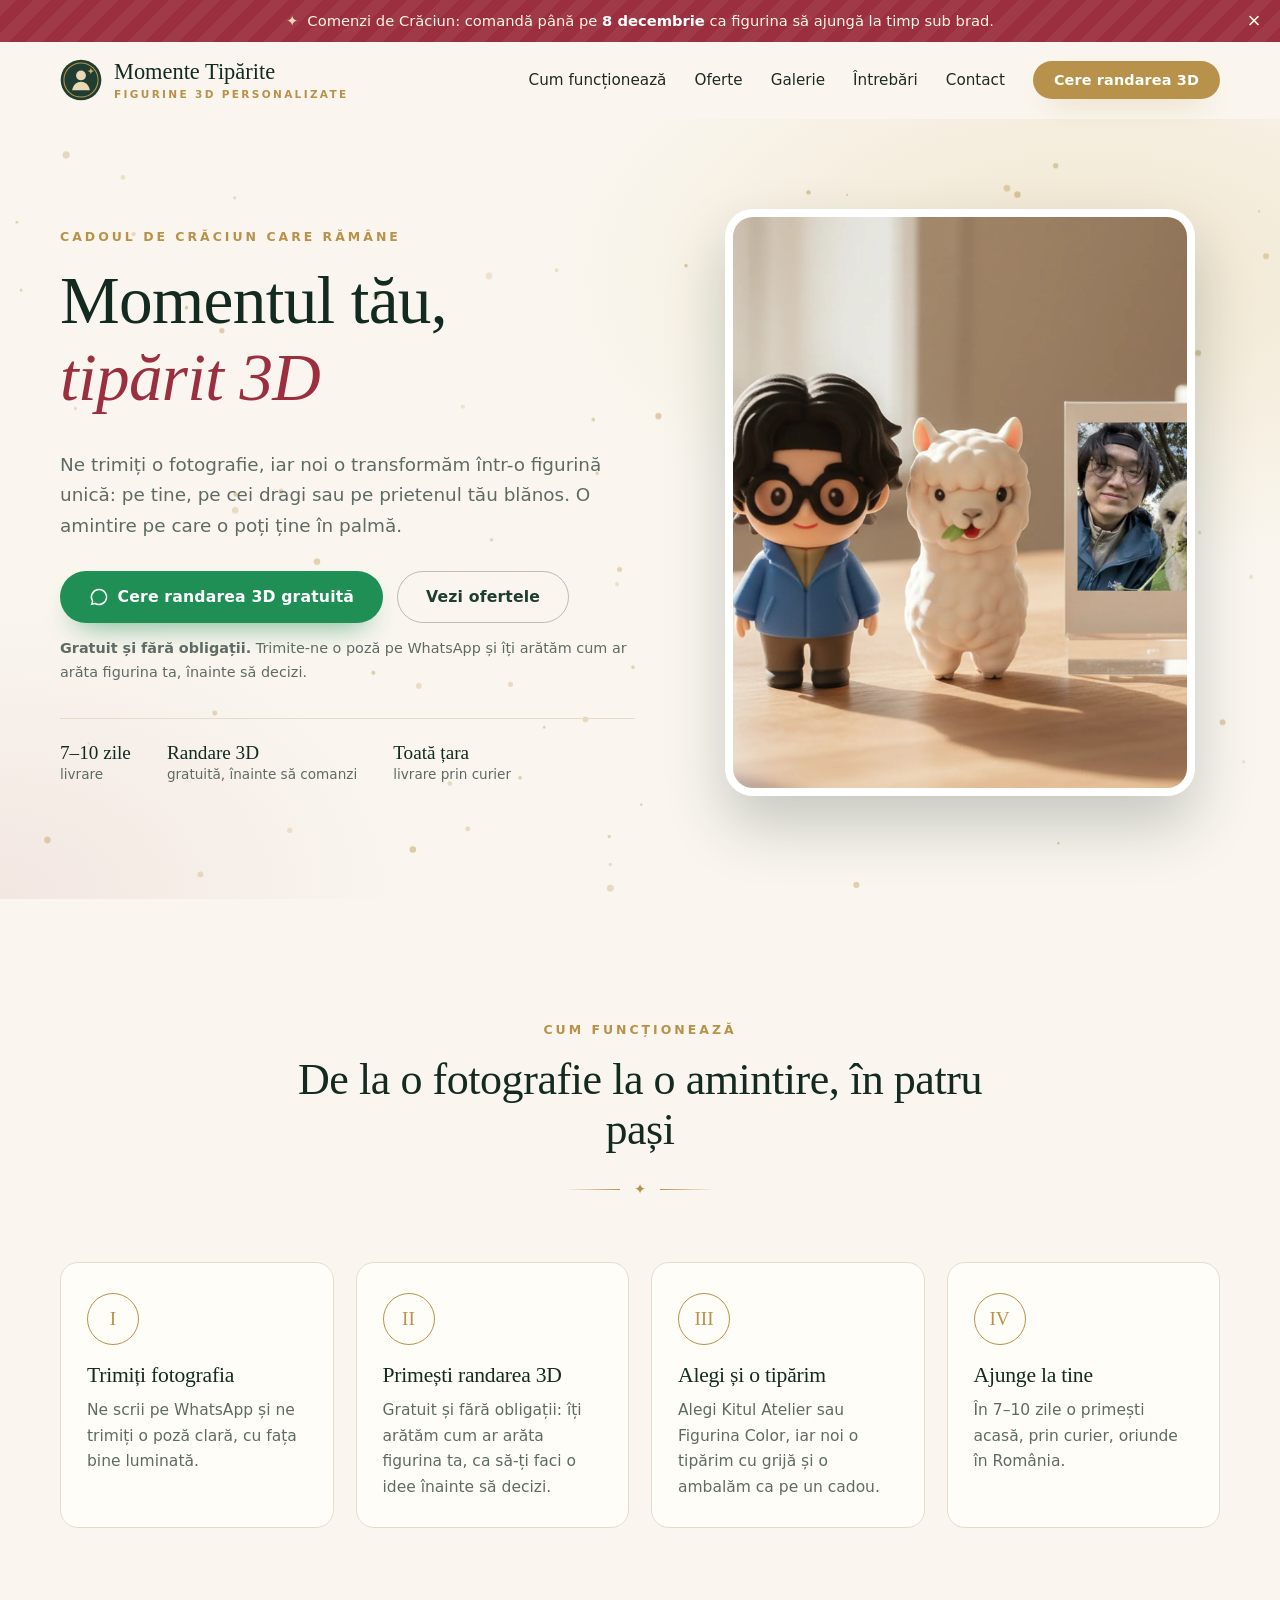
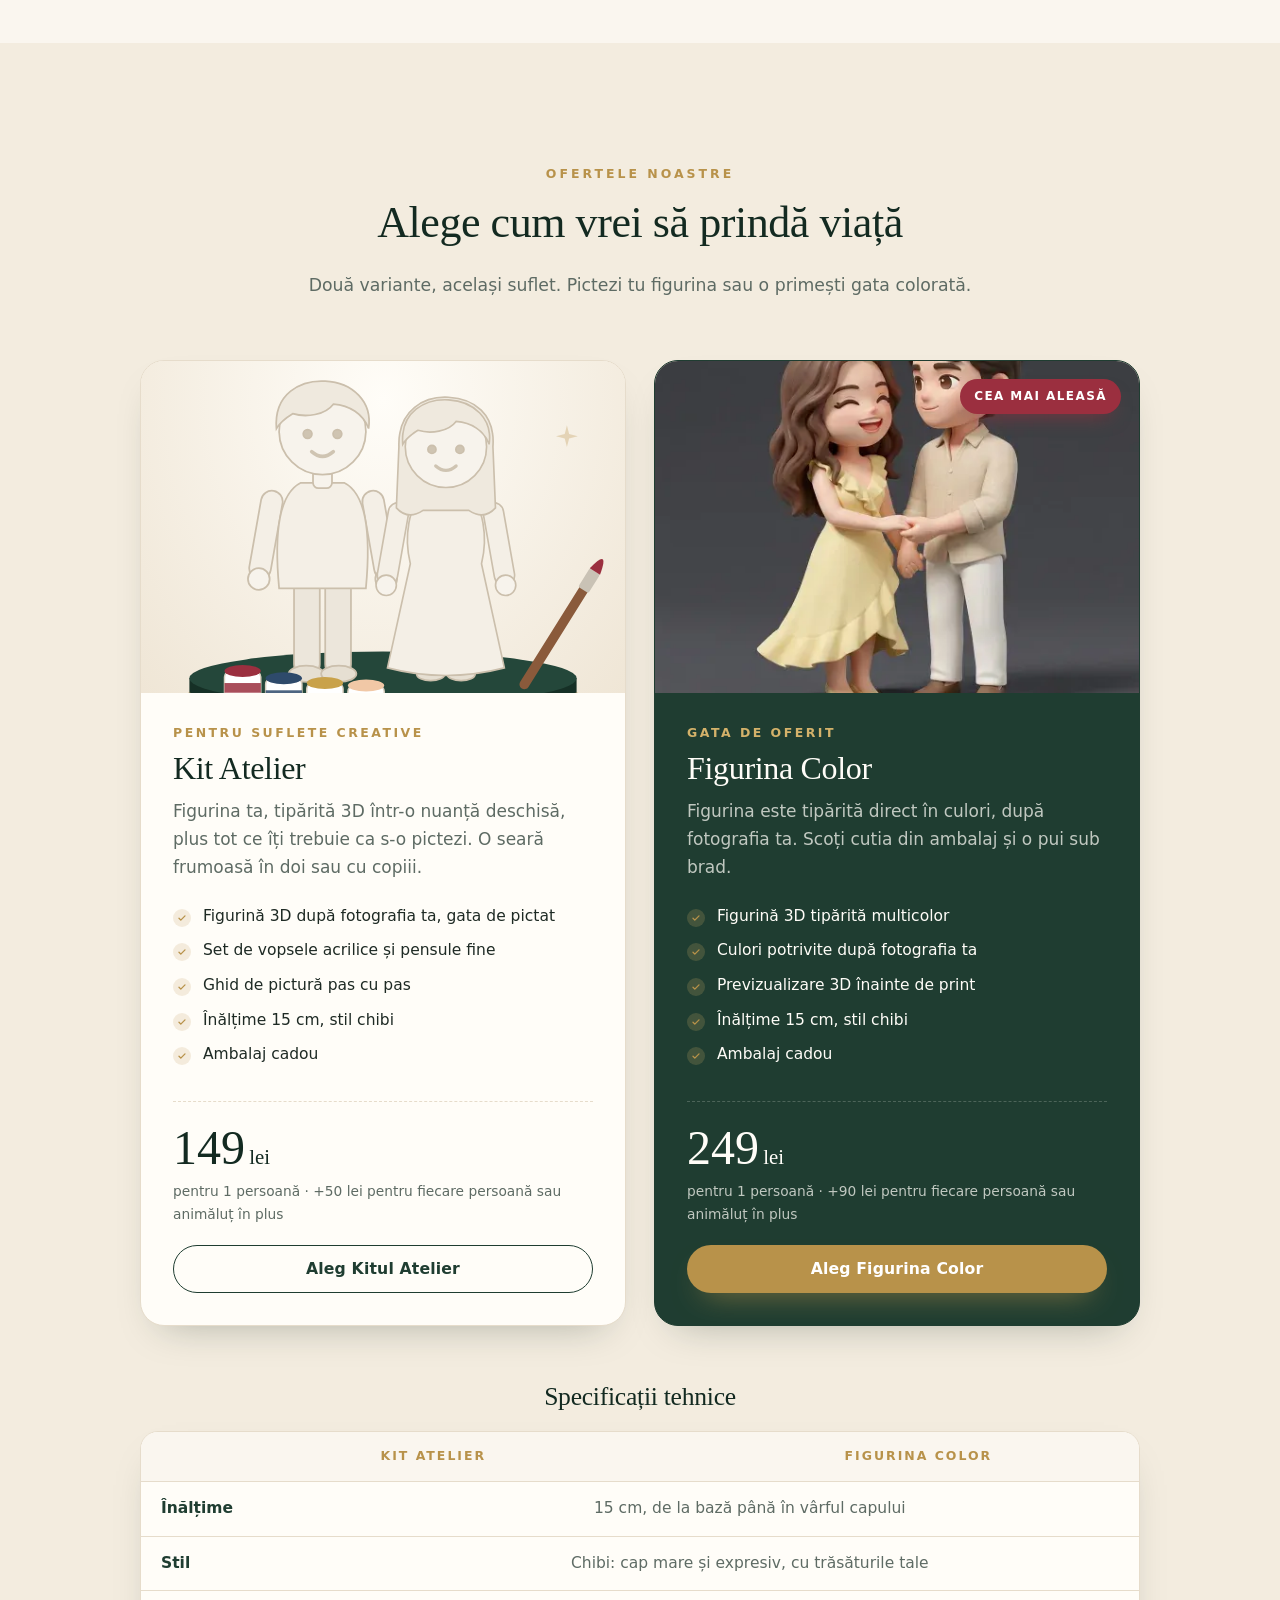
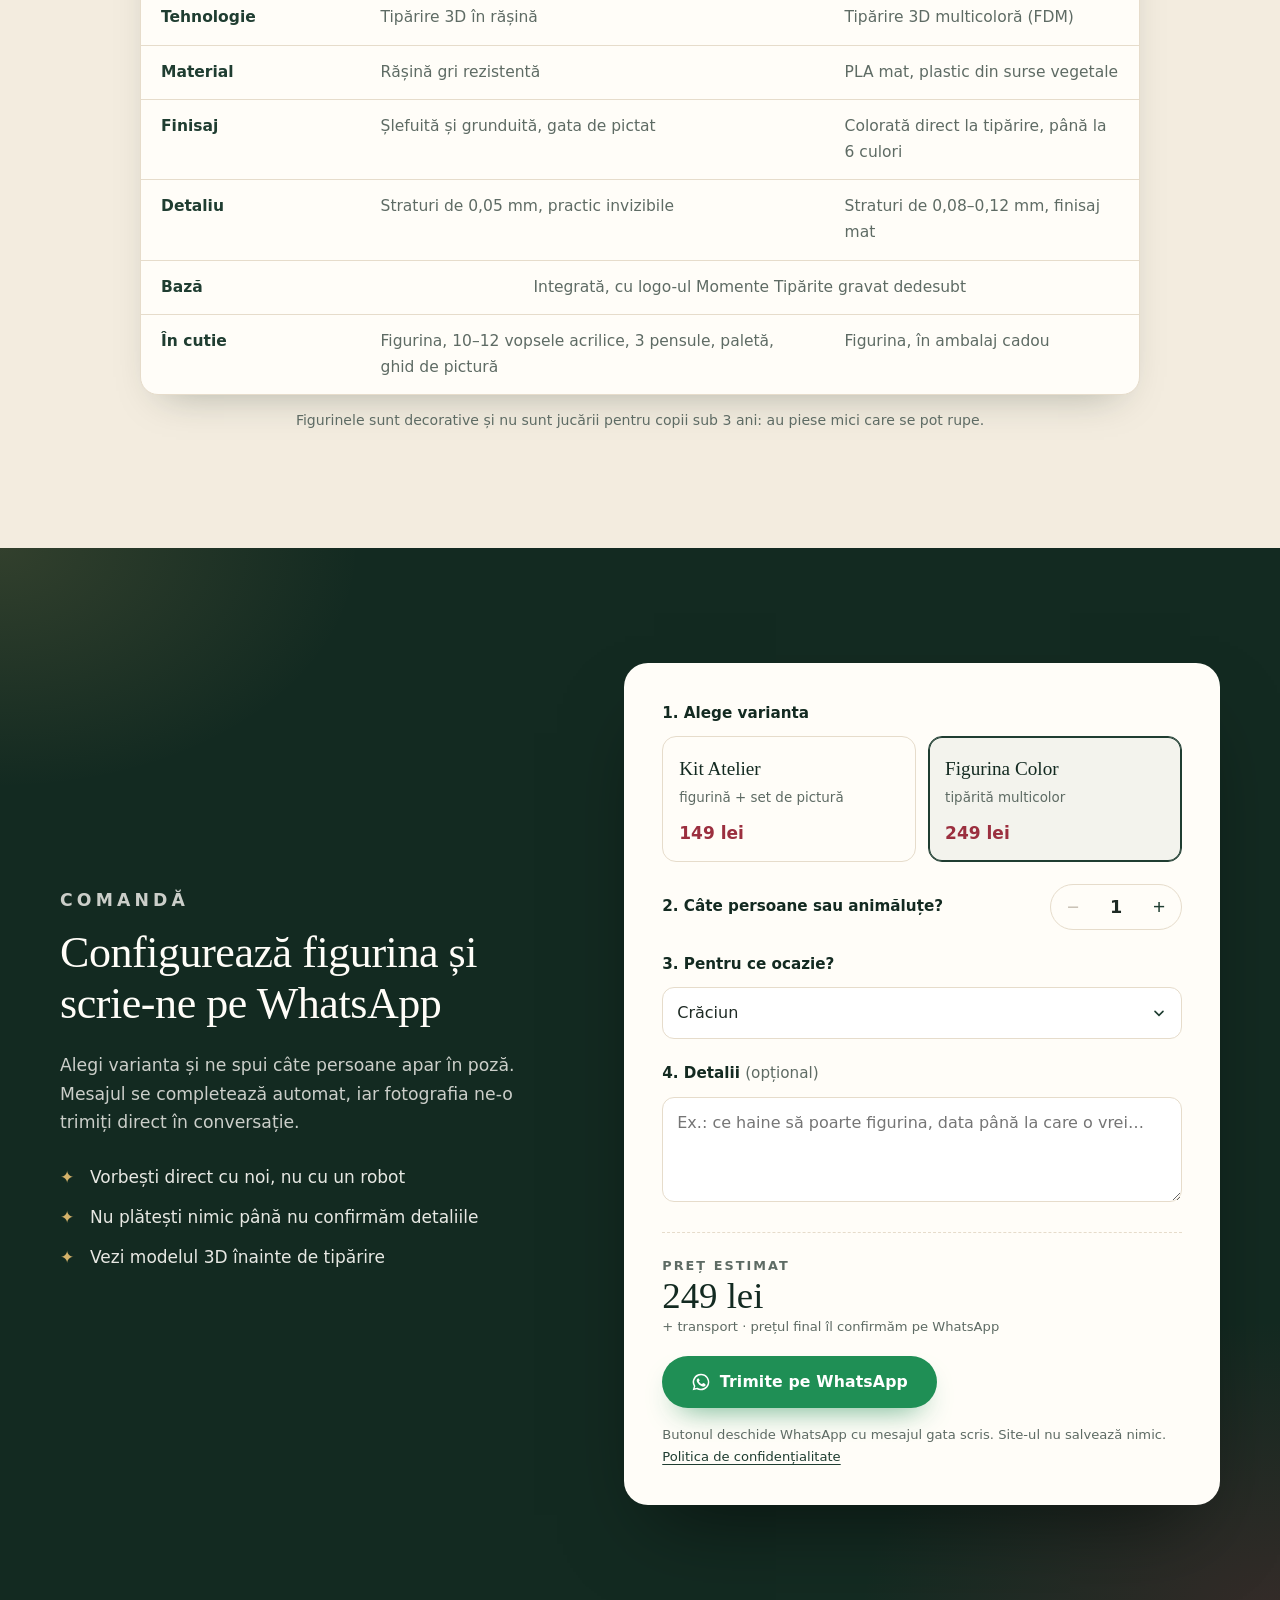
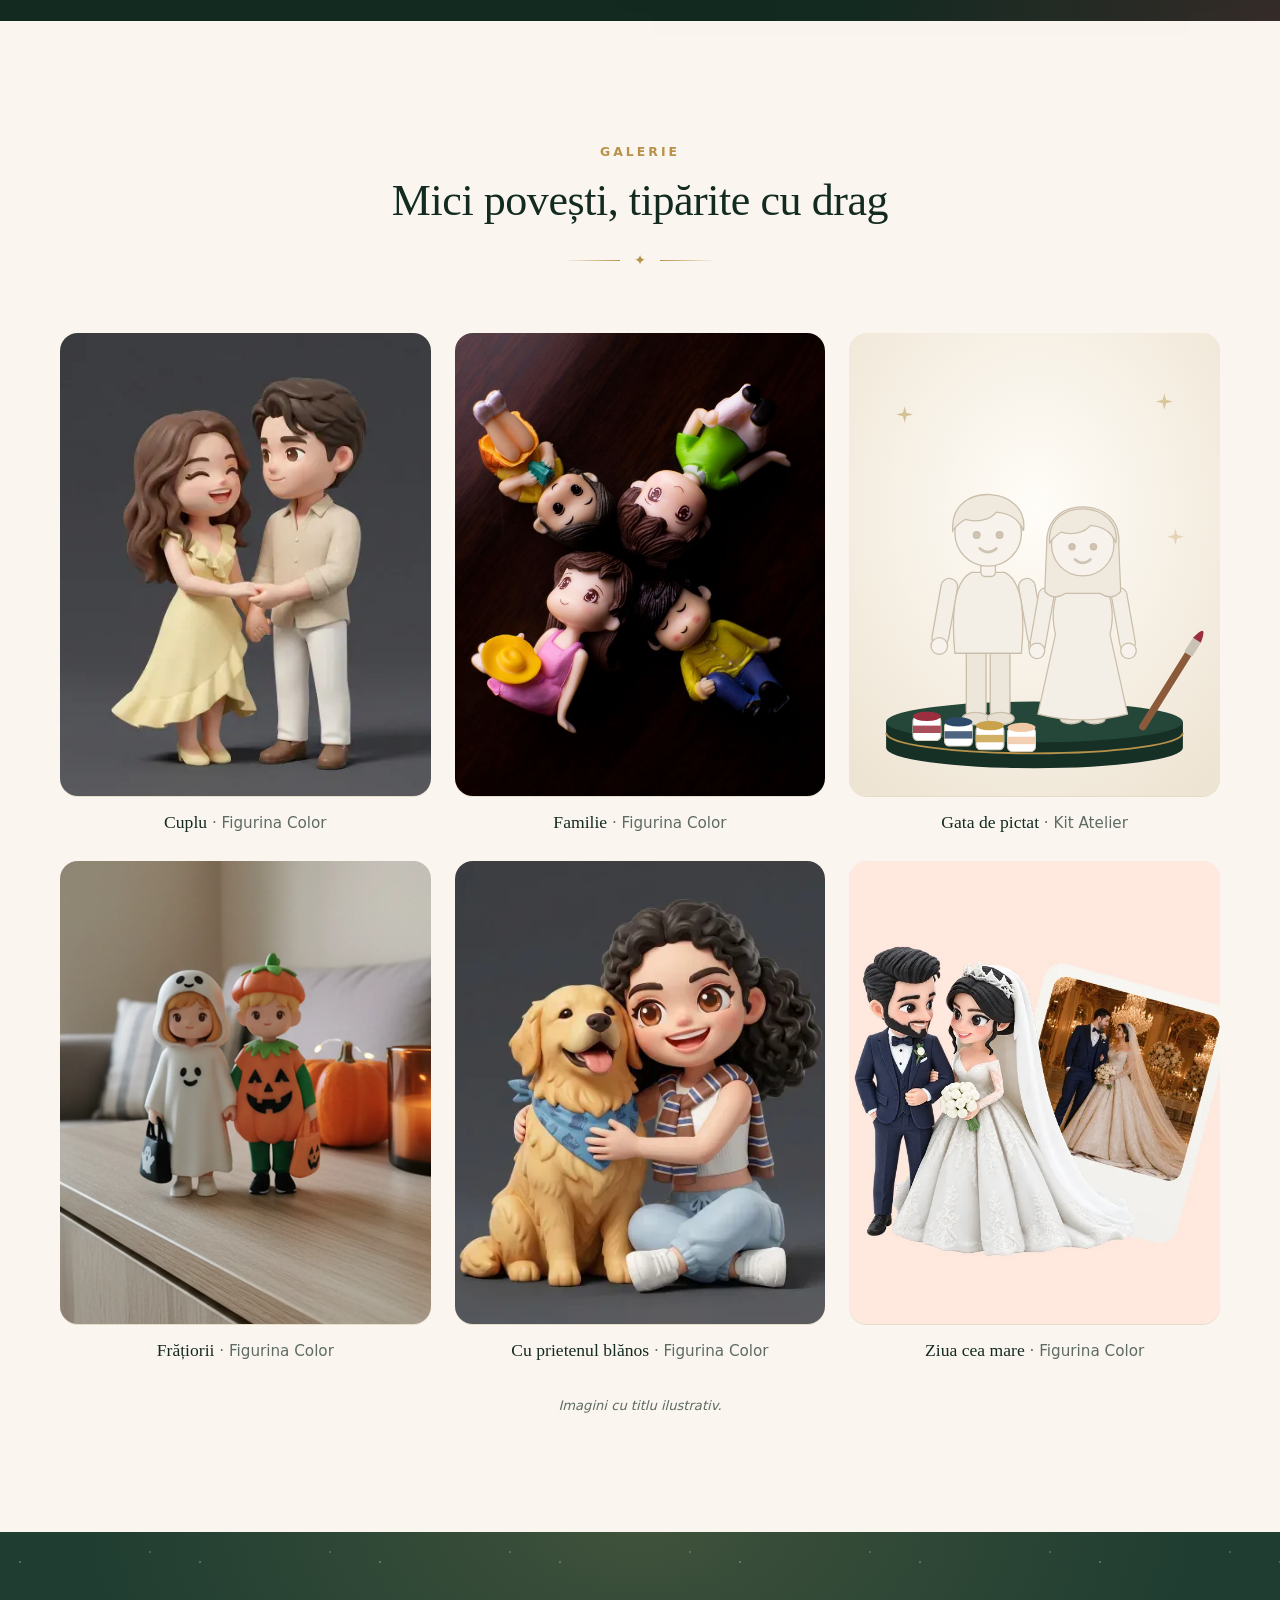
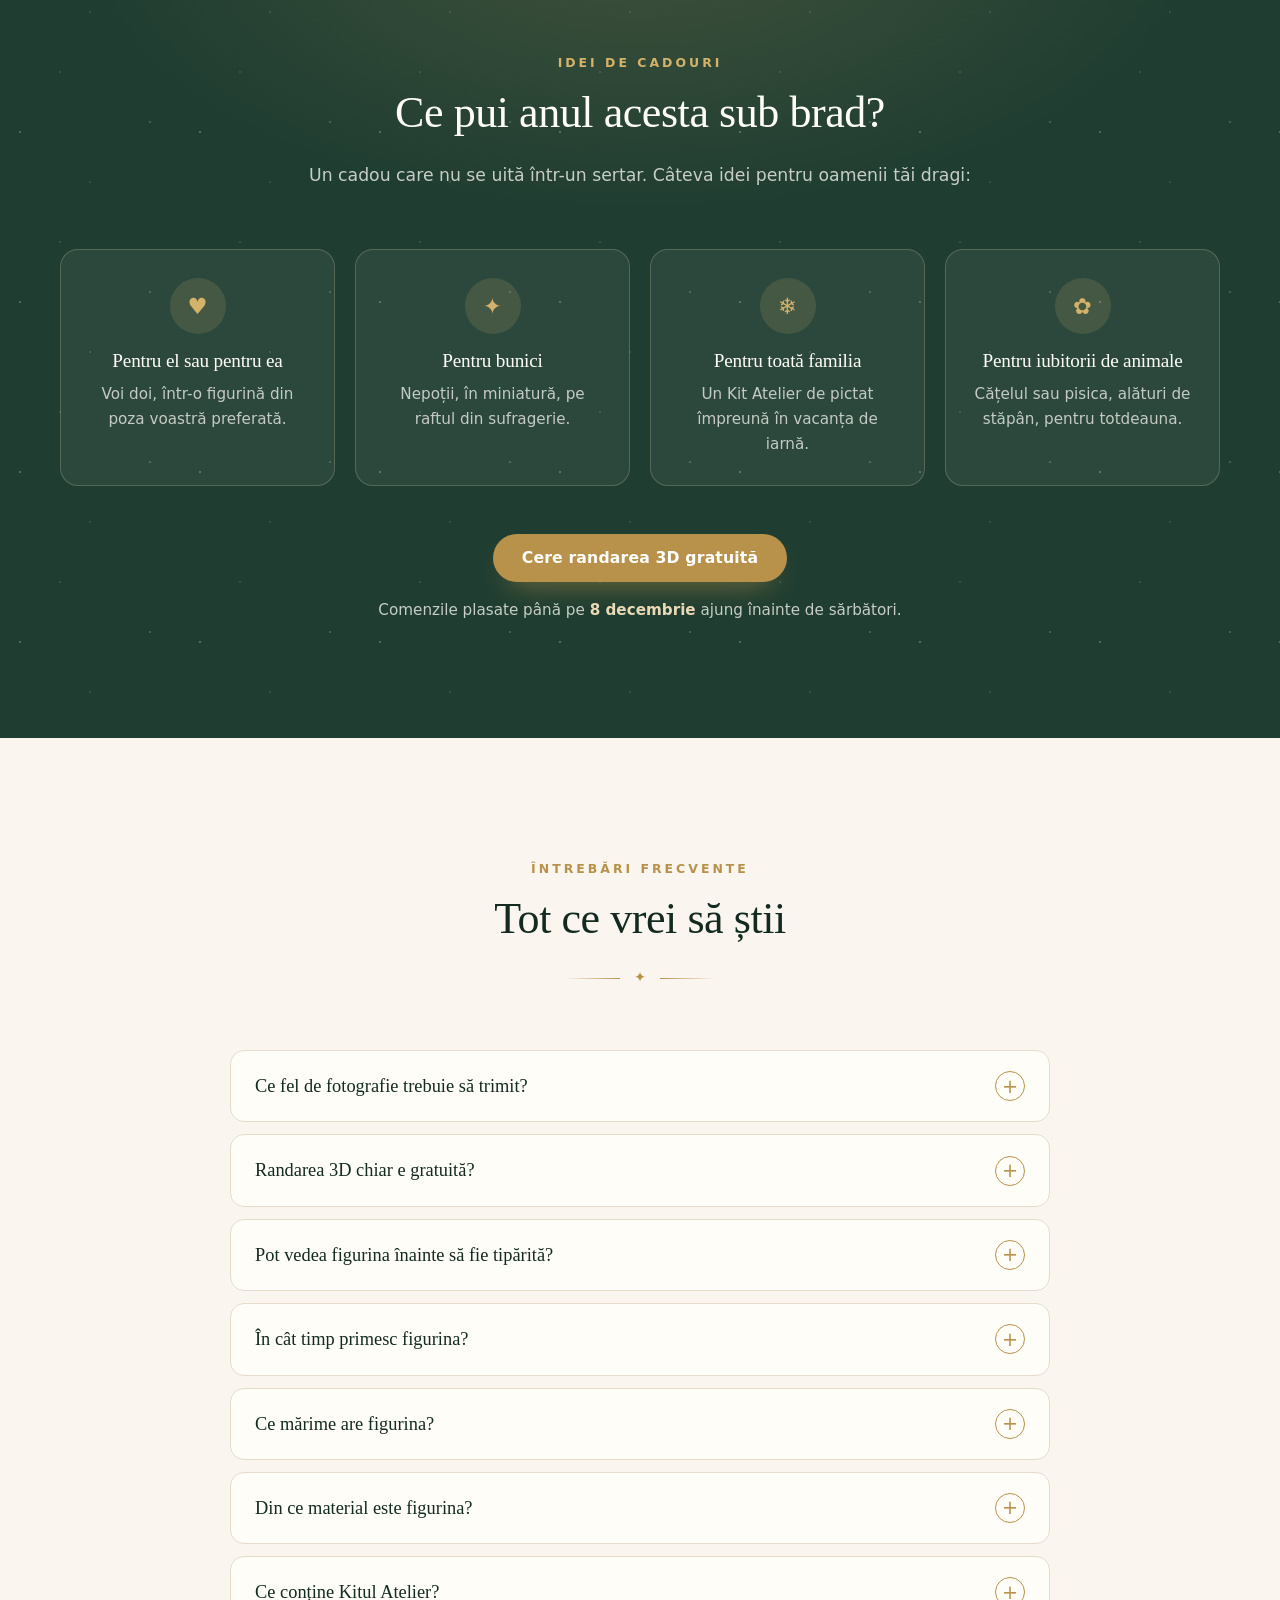
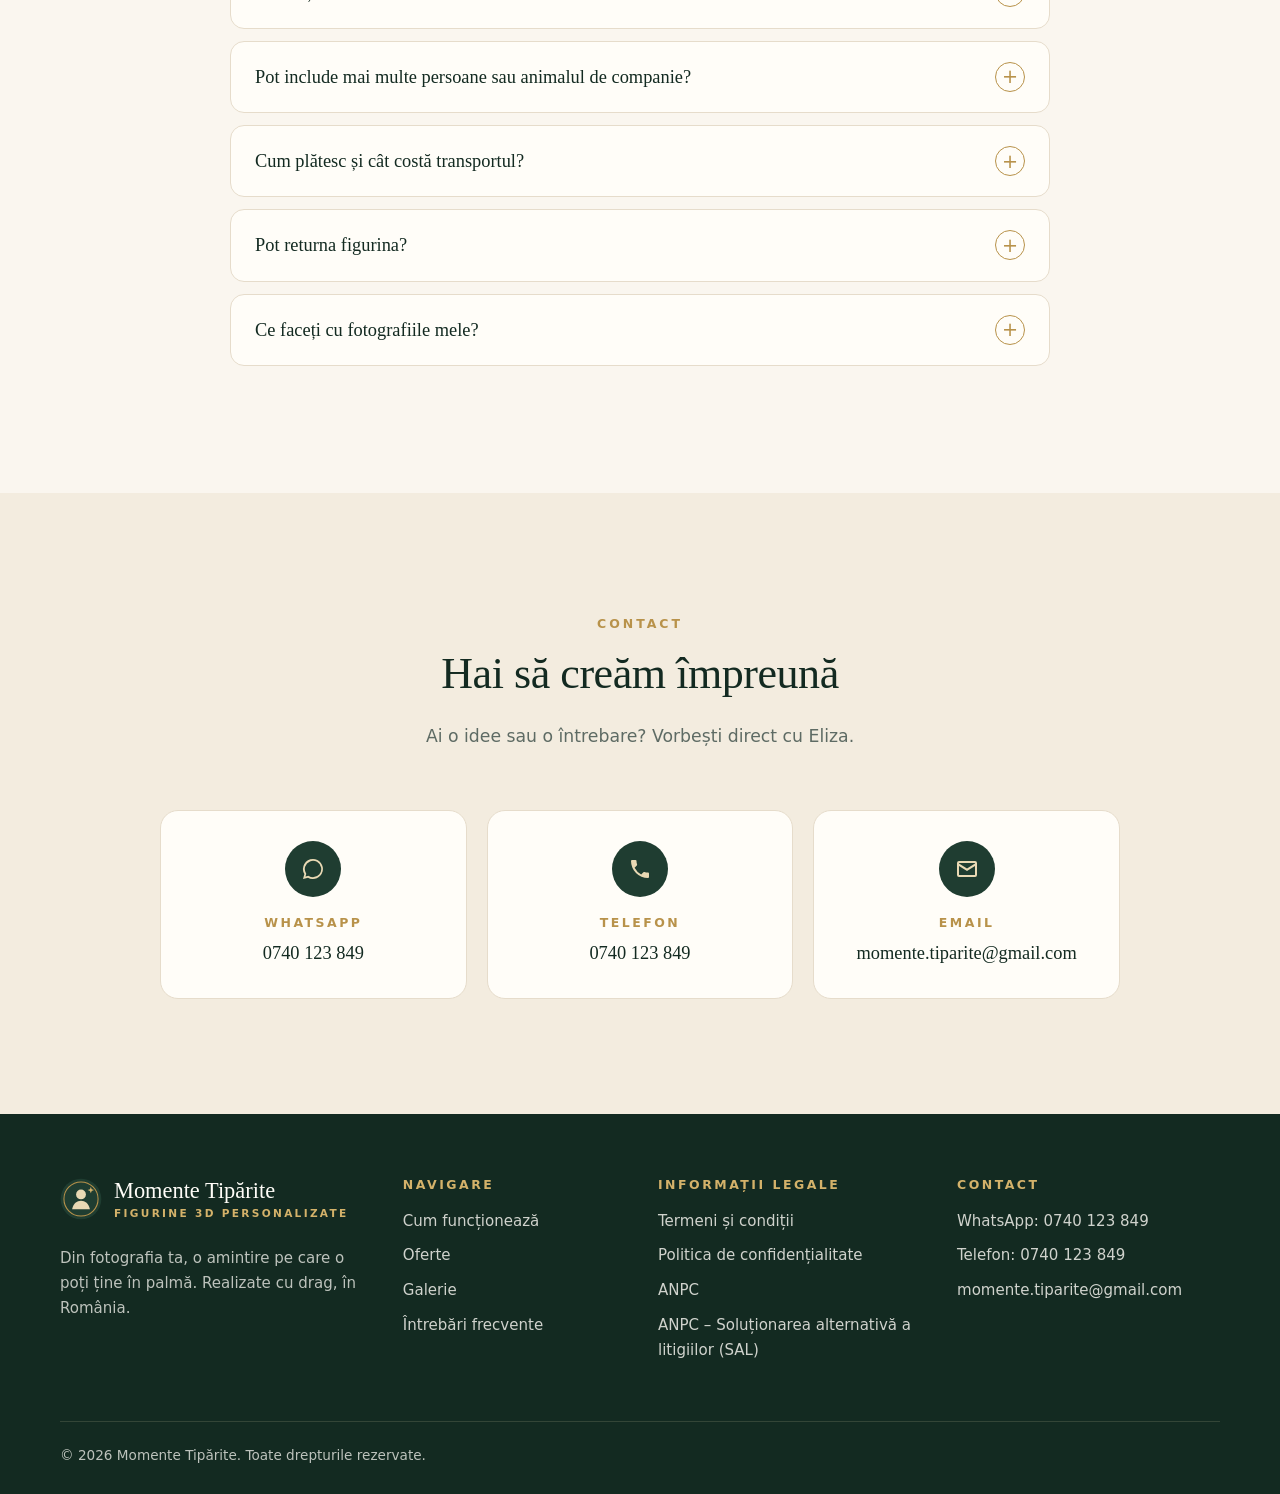
==== commit 75701b2e: "poze noi" ====
--- a/index.html
+++ b/index.html
@@ -73,7 +73,7 @@
         </div>
         <div class="hero-art">
           <div class="hero-art__glow" aria-hidden="true"></div>
-          <img src="images/hero-glob.svg" alt="Glob de zăpadă cu figurina 3D a unui cuplu lângă un brad" width="520" height="620">
+          <img class="hero-art__photo" src="images/foto-hero.webp" alt="Figurină 3D chibi pe o masă, lângă fotografia după care a fost făcută" width="520" height="650">
         </div>
       </div>
     </section>
@@ -147,7 +147,7 @@
           <article class="offer offer--featured">
             <span class="offer__badge">Cea mai aleasă</span>
             <div class="offer__media">
-              <img src="images/galerie-cuplu.svg" alt="Figurina Color: un cuplu tipărit 3D în culori" width="400" height="500" loading="lazy">
+              <img src="images/foto-cuplu.webp" alt="Figurina Color: un cuplu tipărit 3D în culori" width="400" height="500" loading="lazy">
             </div>
             <div class="offer__body">
               <p class="offer__kicker">Gata de oferit</p>
@@ -316,14 +316,14 @@
         </header>
         <div class="gallery">
           <figure class="gallery__item">
-            <button class="gallery__btn" type="button" data-full="images/galerie-cuplu.svg">
-              <img src="images/galerie-cuplu.svg" alt="Figurină color cu un cuplu" width="400" height="500" loading="lazy">
+            <button class="gallery__btn" type="button" data-full="images/foto-cuplu.webp">
+              <img src="images/foto-cuplu.webp" alt="Figurină color cu un cuplu" width="400" height="500" loading="lazy">
             </button>
             <figcaption><strong>Cuplu</strong> · Figurina Color</figcaption>
           </figure>
           <figure class="gallery__item">
-            <button class="gallery__btn" type="button" data-full="images/galerie-familie.svg">
-              <img src="images/galerie-familie.svg" alt="Figurină color cu o familie cu un copil" width="400" height="500" loading="lazy">
+            <button class="gallery__btn" type="button" data-full="images/foto-familie.jpg">
+              <img src="images/foto-familie.jpg" alt="Patru figurine color cu membrii unei familii" width="400" height="500" loading="lazy">
             </button>
             <figcaption><strong>Familie</strong> · Figurina Color</figcaption>
           </figure>
@@ -334,20 +334,20 @@
             <figcaption><strong>Gata de pictat</strong> · Kit Atelier</figcaption>
           </figure>
           <figure class="gallery__item">
-            <button class="gallery__btn" type="button" data-full="images/galerie-bunici.svg">
-              <img src="images/galerie-bunici.svg" alt="Figurină color cu bunicii purtând căciuli de Moș Crăciun" width="400" height="500" loading="lazy">
-            </button>
-            <figcaption><strong>Bunicii de Crăciun</strong> · Figurina Color</figcaption>
+            <button class="gallery__btn" type="button" data-full="images/foto-copii.webp">
+              <img src="images/foto-copii.webp" alt="Figurină color cu doi copii în costume de carnaval" width="400" height="500" loading="lazy">
+            </button>
+            <figcaption><strong>Frățiorii</strong> · Figurina Color</figcaption>
           </figure>
           <figure class="gallery__item">
-            <button class="gallery__btn" type="button" data-full="images/galerie-catel.svg">
-              <img src="images/galerie-catel.svg" alt="Figurină color cu o fată și cățelul ei" width="400" height="500" loading="lazy">
+            <button class="gallery__btn" type="button" data-full="images/foto-catel.webp">
+              <img src="images/foto-catel.webp" alt="Figurină color cu o fată și cățelul ei" width="400" height="500" loading="lazy">
             </button>
             <figcaption><strong>Cu prietenul blănos</strong> · Figurina Color</figcaption>
           </figure>
           <figure class="gallery__item">
-            <button class="gallery__btn" type="button" data-full="images/galerie-miri.svg">
-              <img src="images/galerie-miri.svg" alt="Figurină color cu mirele și mireasa" width="400" height="500" loading="lazy">
+            <button class="gallery__btn" type="button" data-full="images/foto-miri.webp">
+              <img src="images/foto-miri.webp" alt="Figurină color cu mirele și mireasa" width="400" height="500" loading="lazy">
             </button>
             <figcaption><strong>Ziua cea mare</strong> · Figurina Color</figcaption>
           </figure>
--- a/css/style.css
+++ b/css/style.css
@@ -220,6 +220,11 @@
 
 .hero-art { position: relative; justify-self: center; width: min(100%, 470px); }
 .hero-art img { position: relative; width: 100%; animation: float 7s ease-in-out infinite; filter: drop-shadow(0 30px 40px rgba(19, 42, 33, .18)); }
+.hero-art img.hero-art__photo {
+  aspect-ratio: 4 / 5; height: auto; object-fit: cover;
+  border-radius: 28px; border: 8px solid #fff;
+  filter: none; box-shadow: 0 30px 60px rgba(19, 42, 33, .22);
+}
 .hero-art__glow {
   position: absolute; inset: 6% 4% 18%;
   background: radial-gradient(circle, rgba(212, 178, 106, .45), transparent 65%);
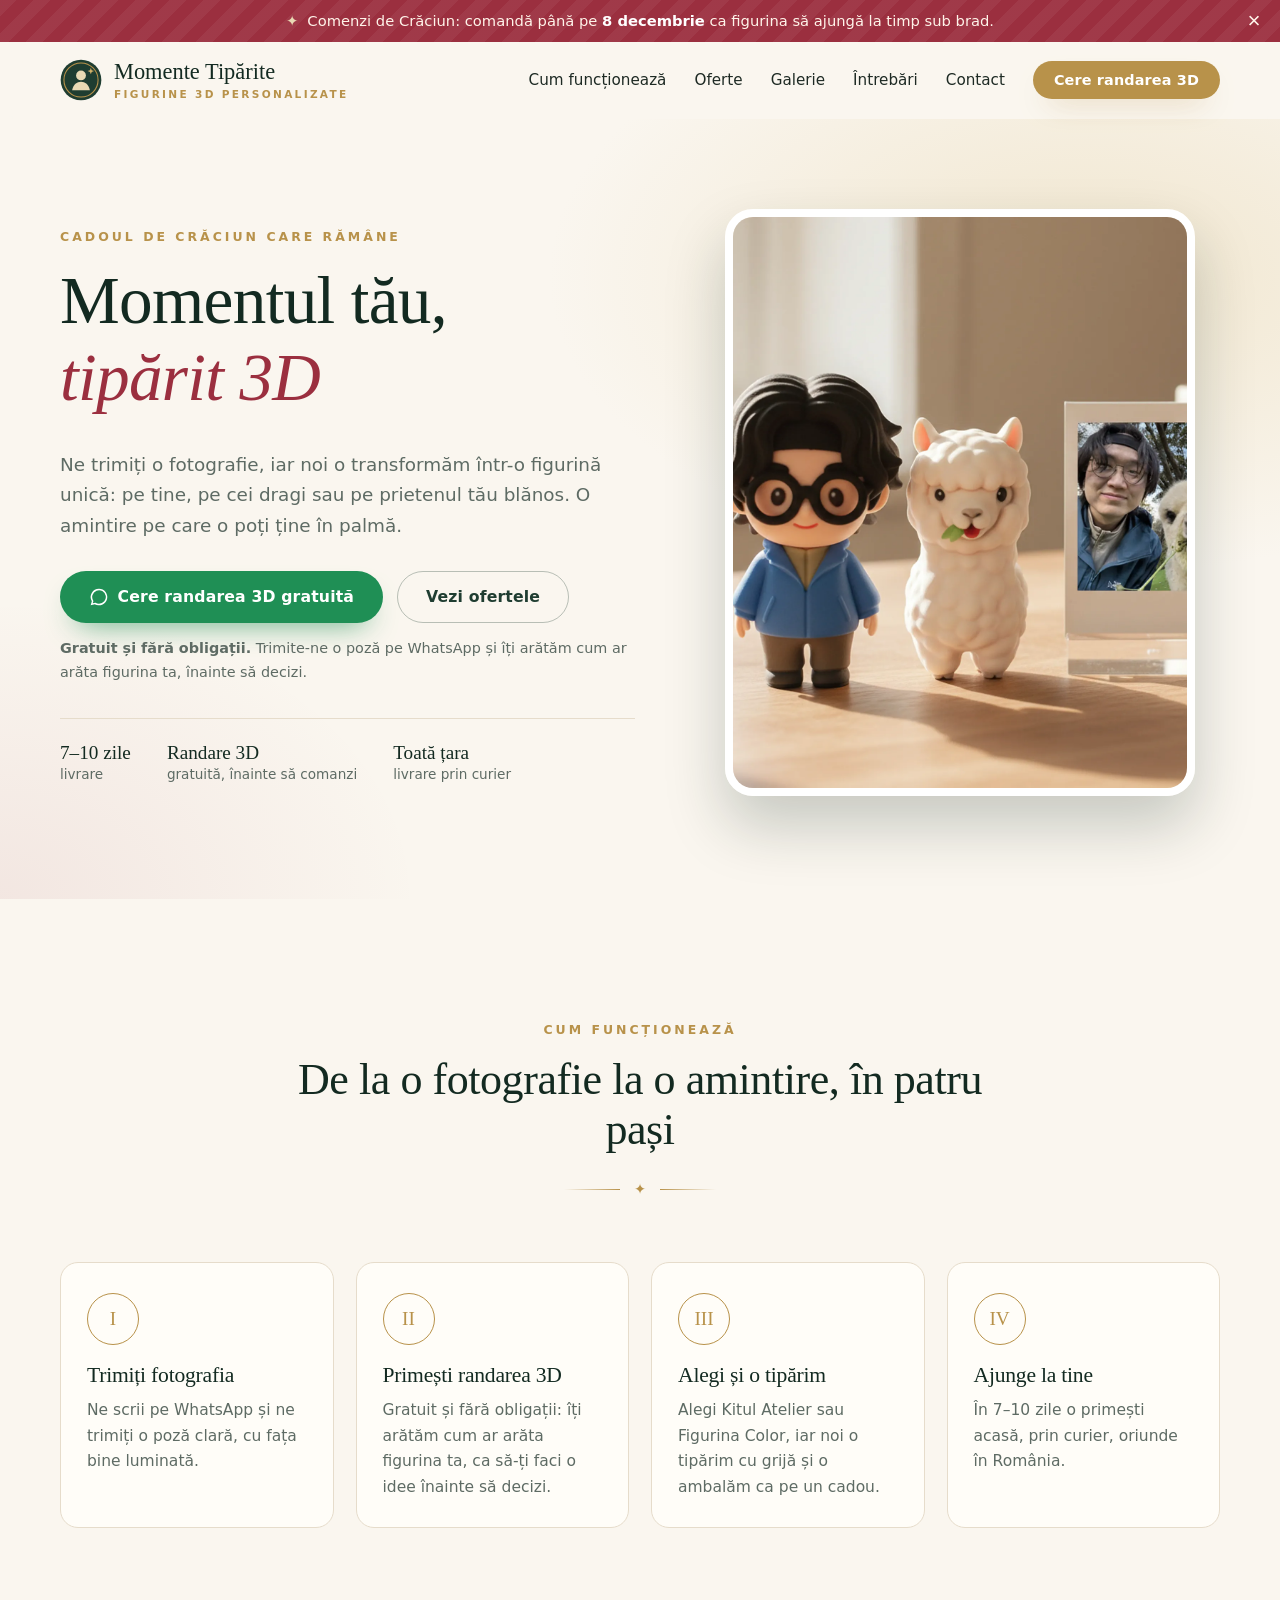
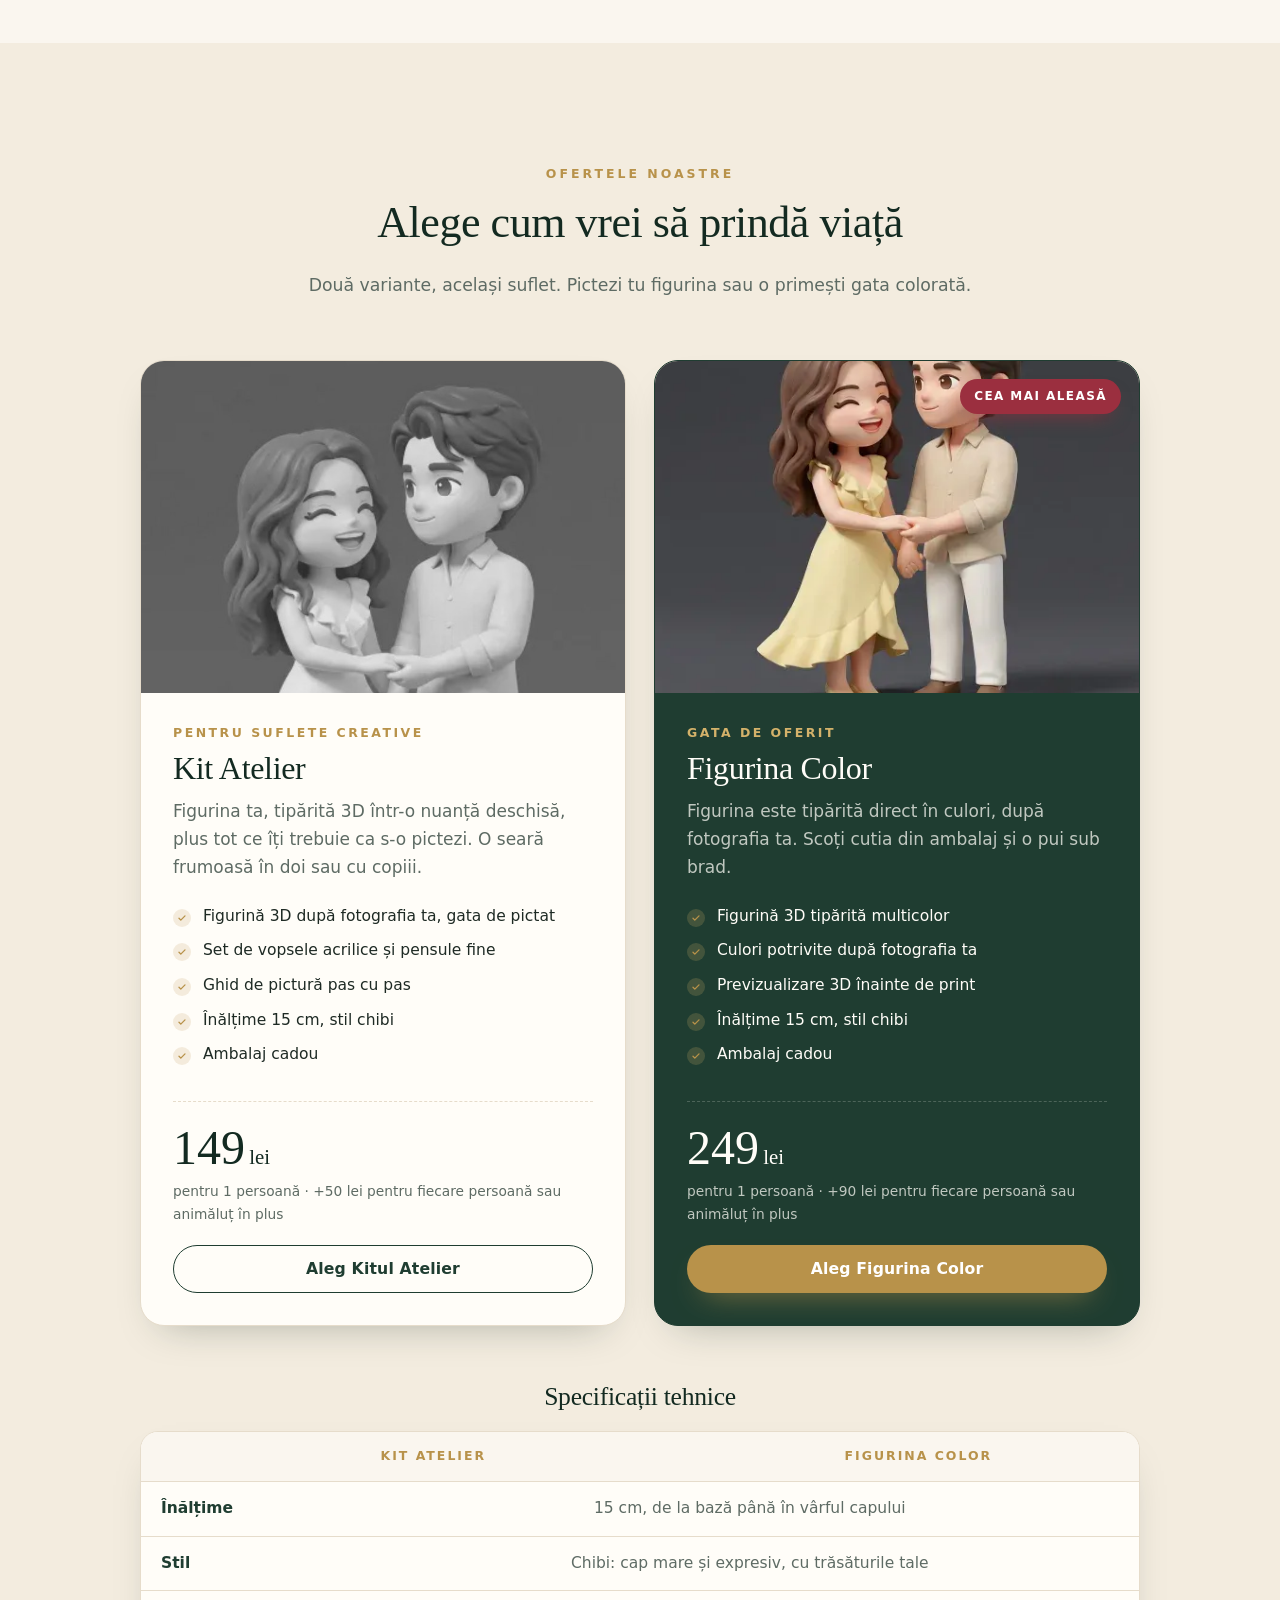
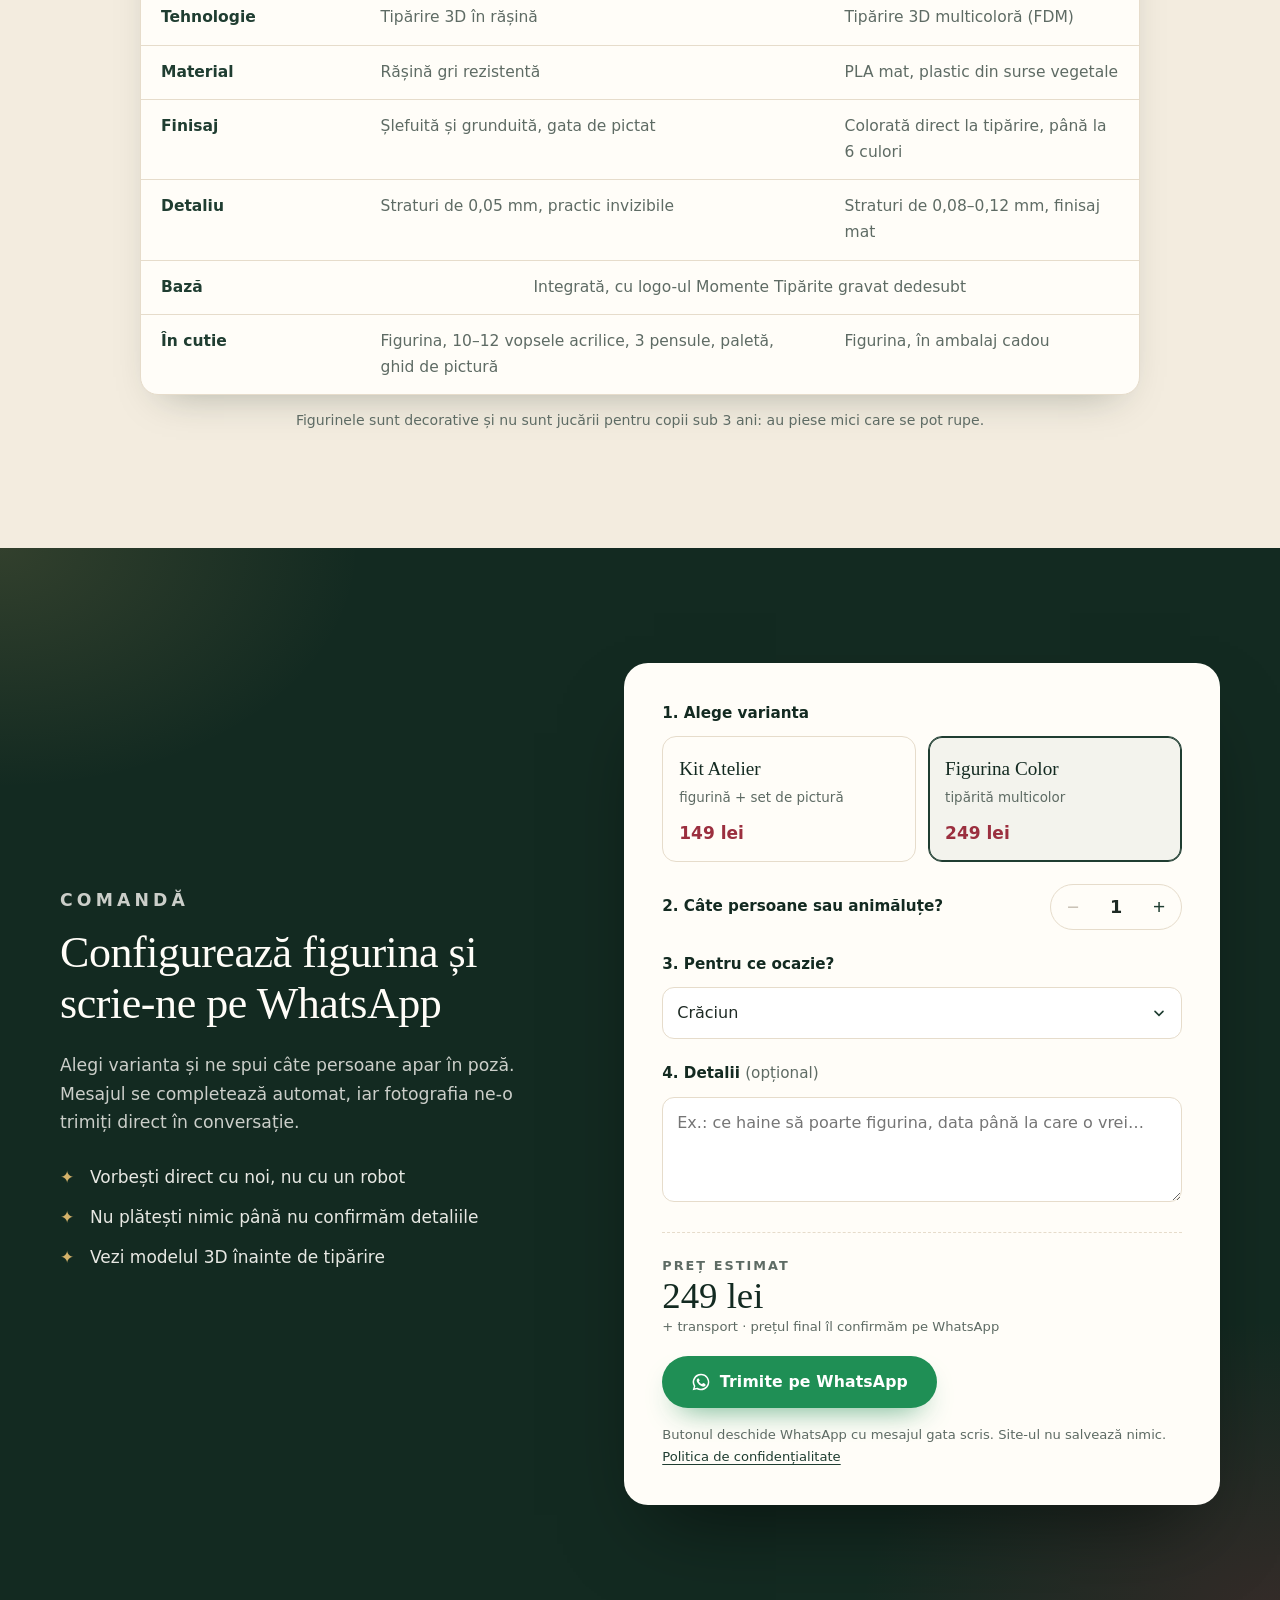
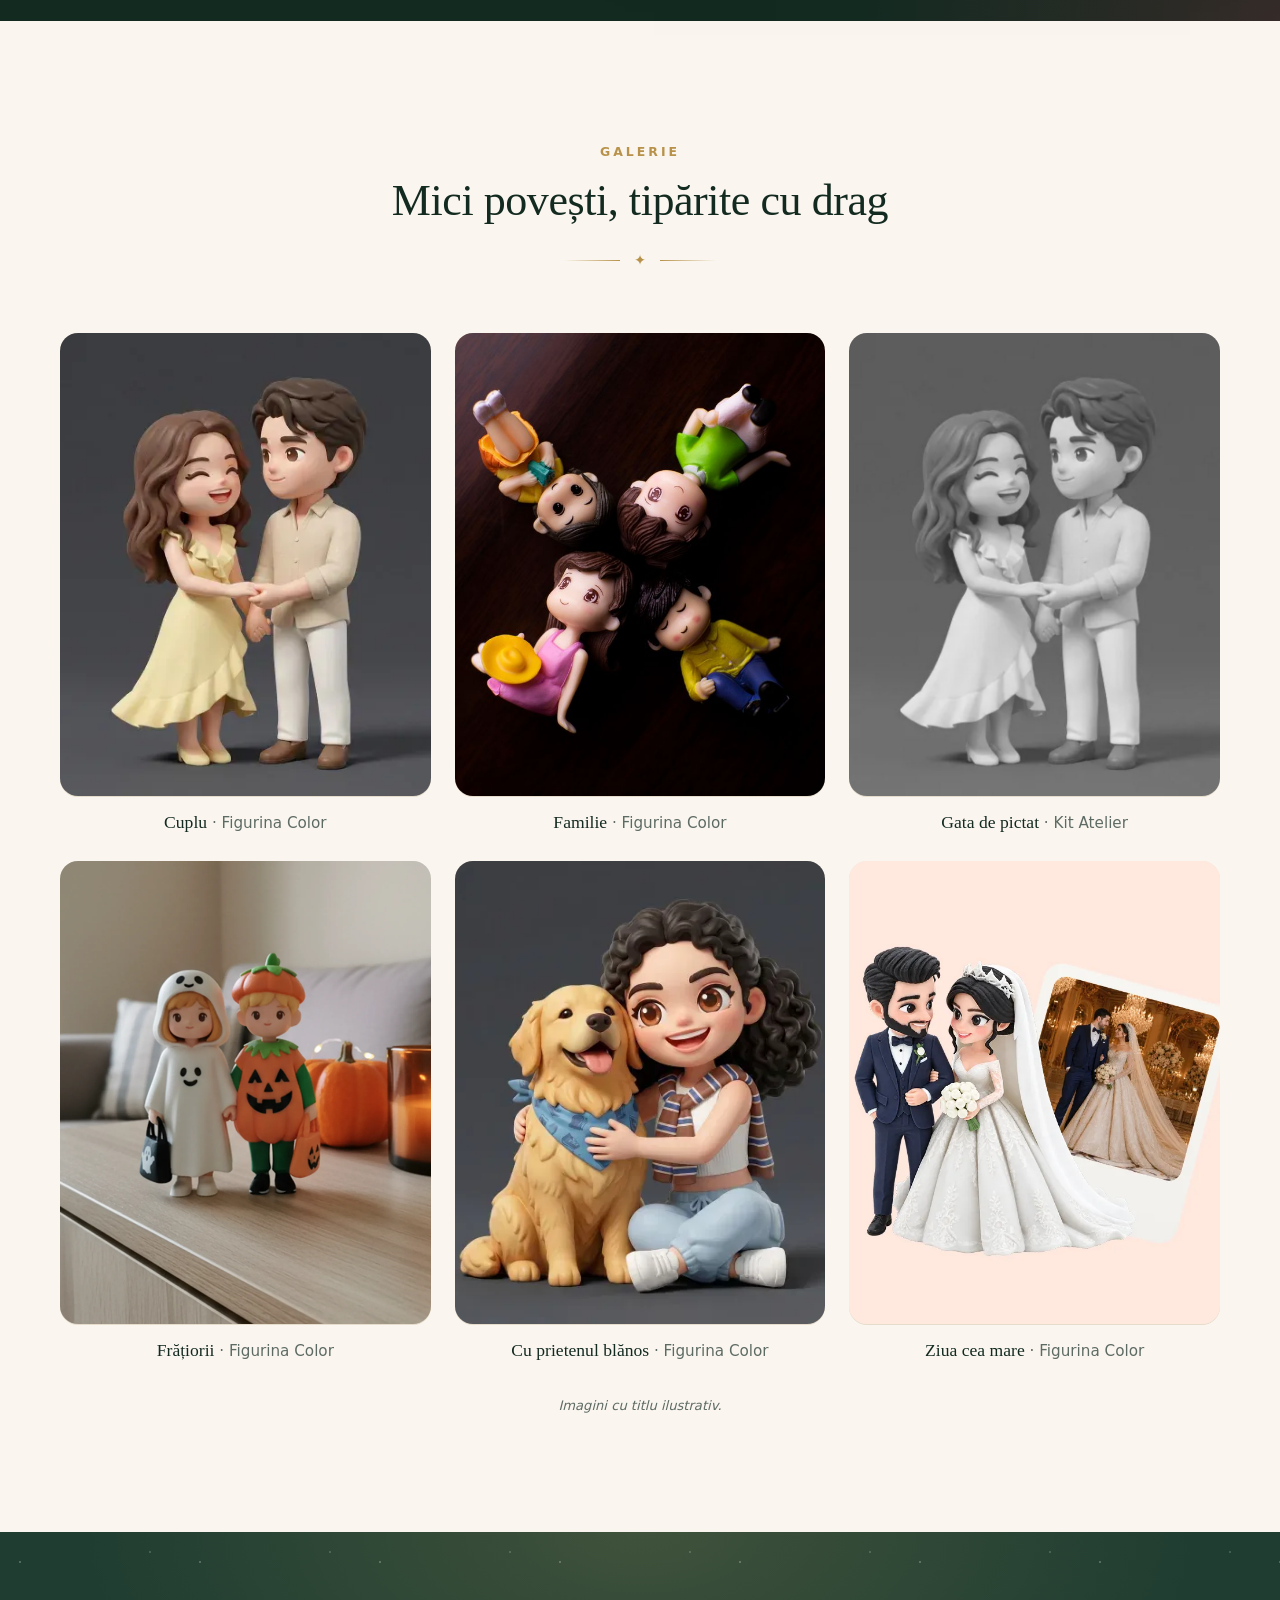
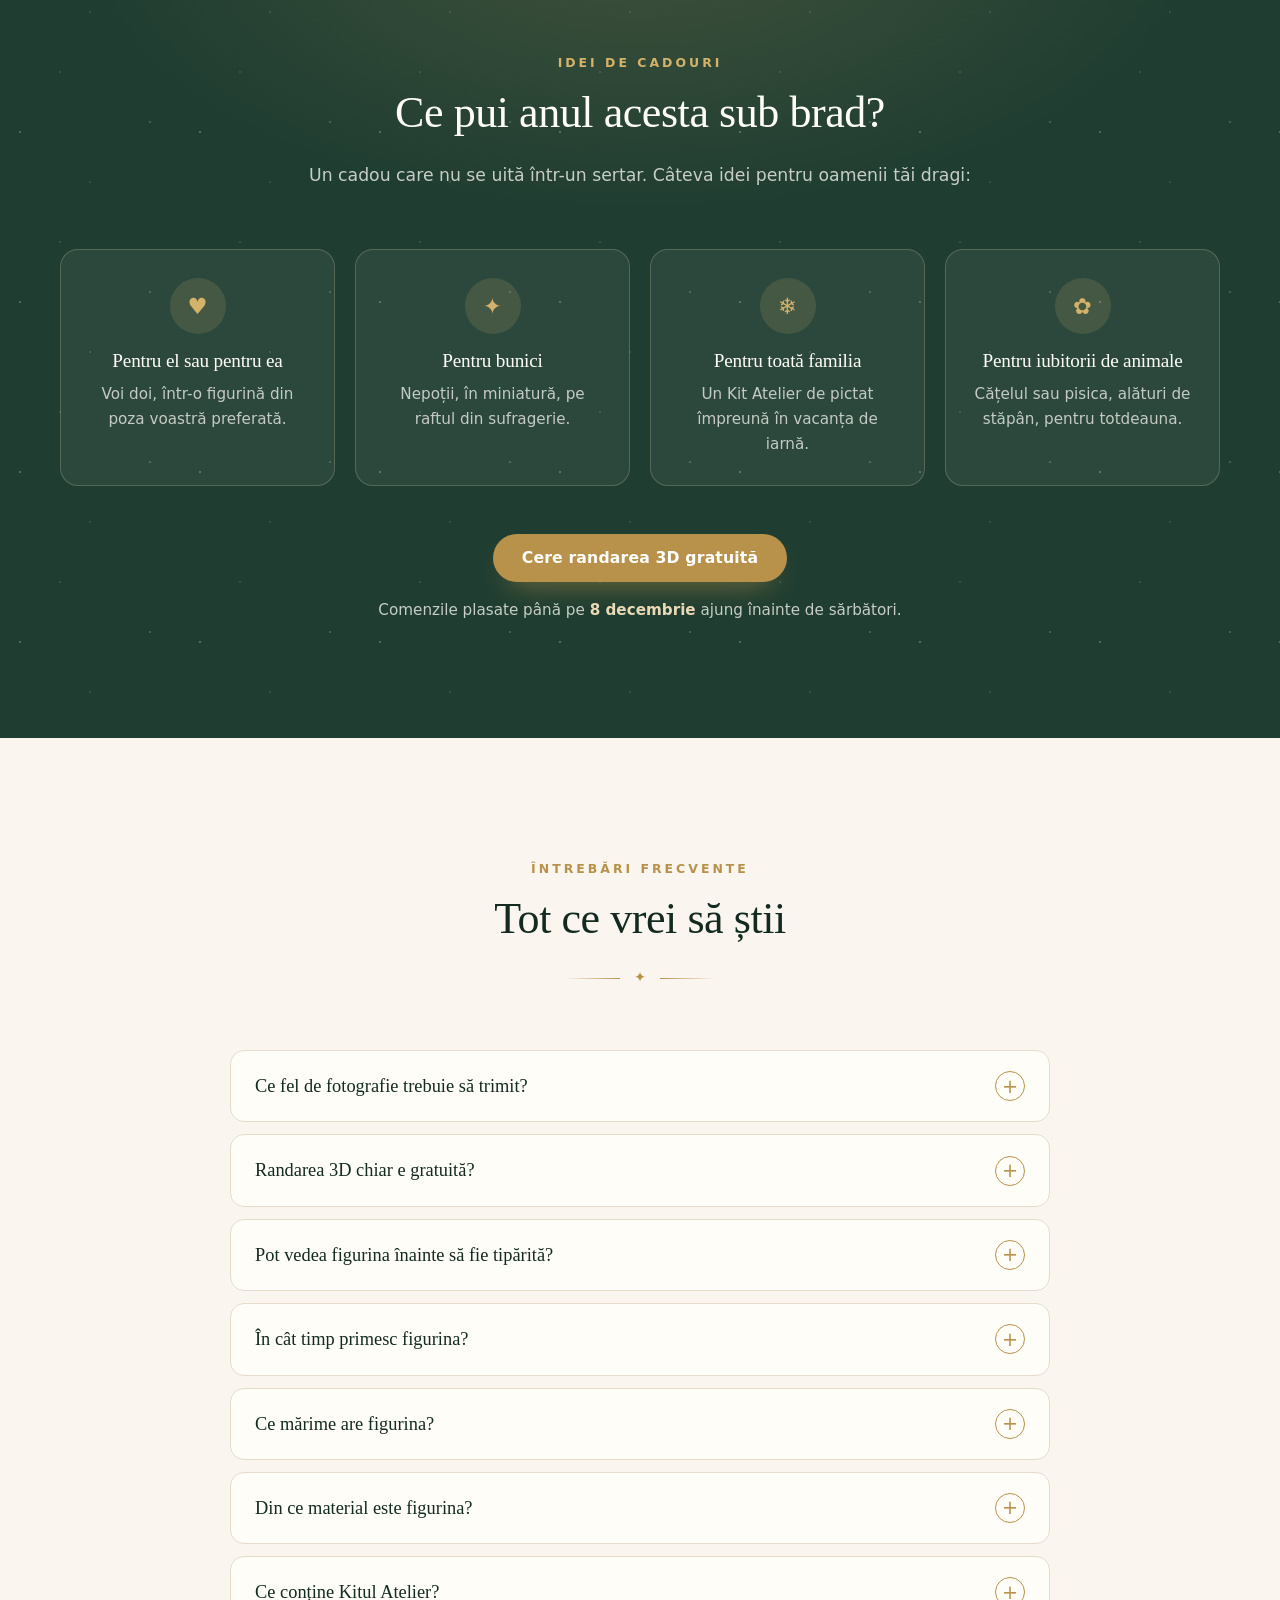
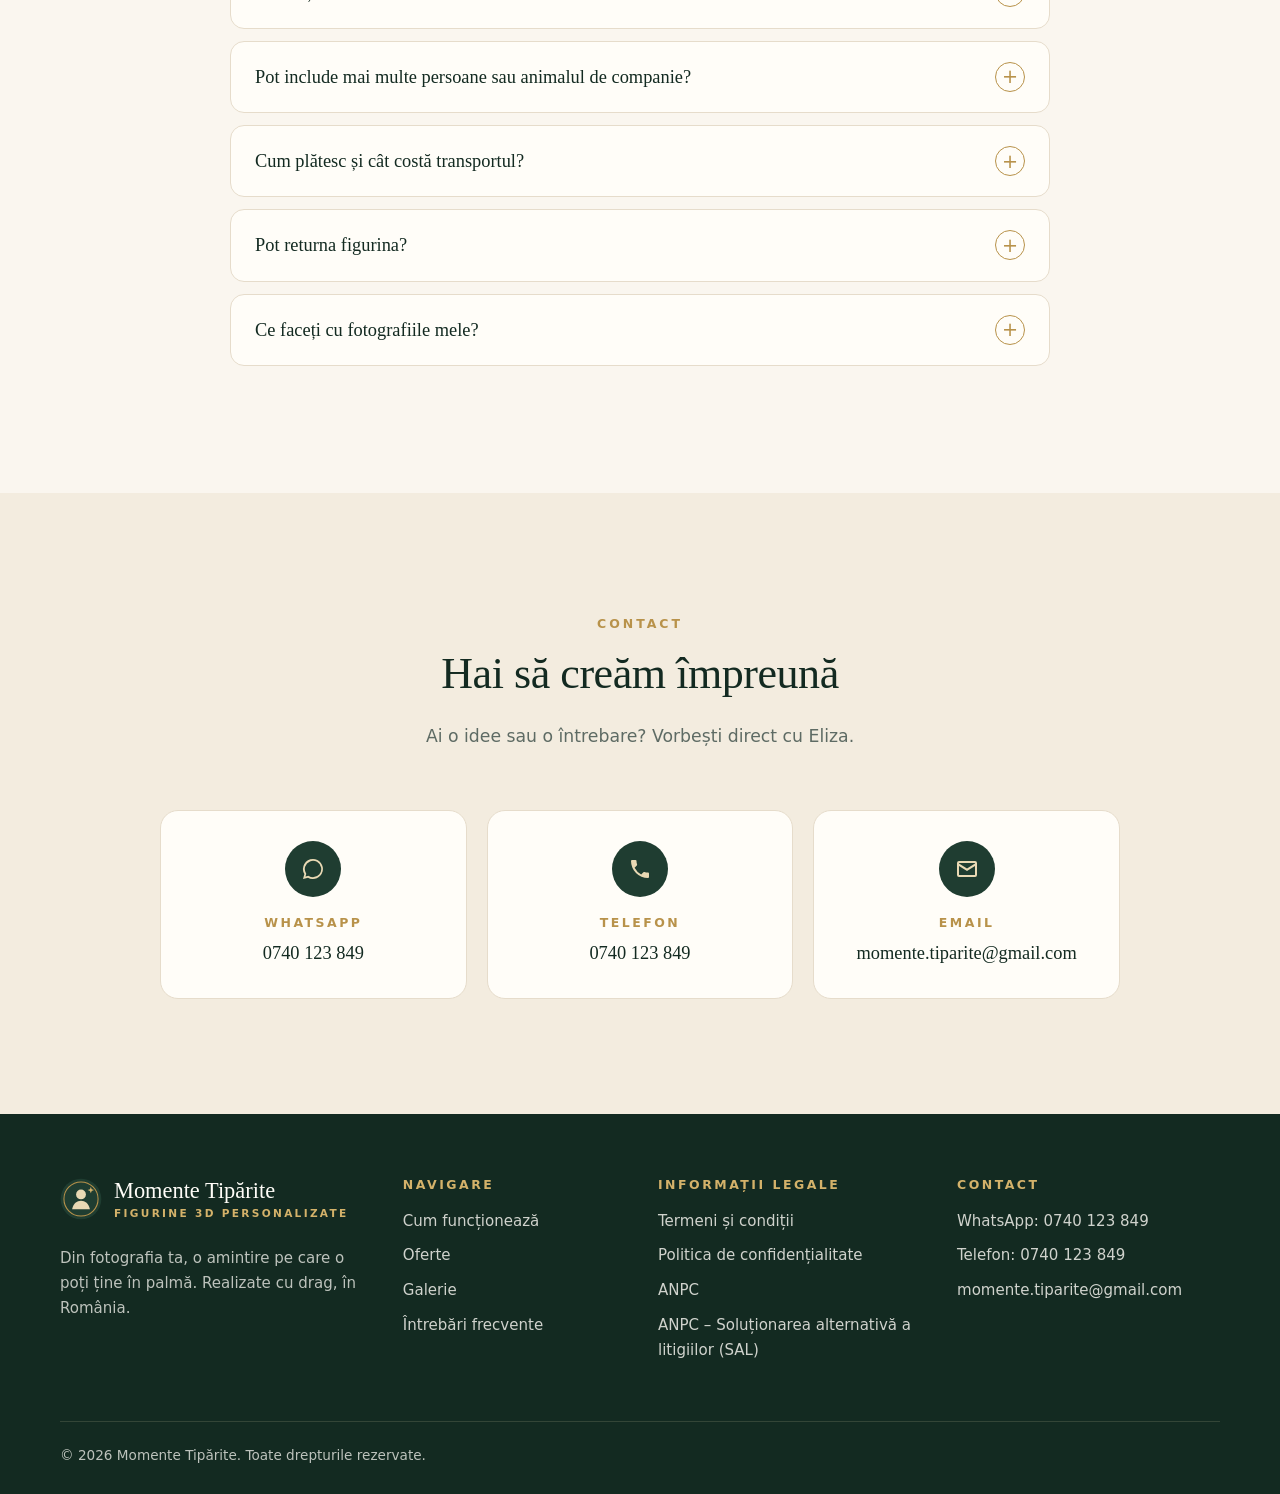
==== commit 7d592f30: "foto kit" ====
--- a/index.html
+++ b/index.html
@@ -123,7 +123,7 @@
         <div class="offers">
           <article class="offer">
             <div class="offer__media">
-              <img src="images/galerie-kit.svg" alt="Kit Atelier: figurină albă, vopsele și pensulă" width="400" height="500" loading="lazy">
+              <img src="images/foto-kit.jpg" alt="Kit Atelier: figurină chibi din rășină gri, gata de pictat" width="400" height="500" loading="lazy" style="object-position: center 12%">
             </div>
             <div class="offer__body">
               <p class="offer__kicker">Pentru suflete creative</p>
@@ -328,8 +328,8 @@
             <figcaption><strong>Familie</strong> · Figurina Color</figcaption>
           </figure>
           <figure class="gallery__item">
-            <button class="gallery__btn" type="button" data-full="images/galerie-kit.svg">
-              <img src="images/galerie-kit.svg" alt="Kit Atelier cu figurină albă, vopsele și pensulă" width="400" height="500" loading="lazy">
+            <button class="gallery__btn" type="button" data-full="images/foto-kit.jpg">
+              <img src="images/foto-kit.jpg" alt="Kit Atelier: figurină chibi din rășină gri, gata de pictat" width="400" height="500" loading="lazy">
             </button>
             <figcaption><strong>Gata de pictat</strong> · Kit Atelier</figcaption>
           </figure>
